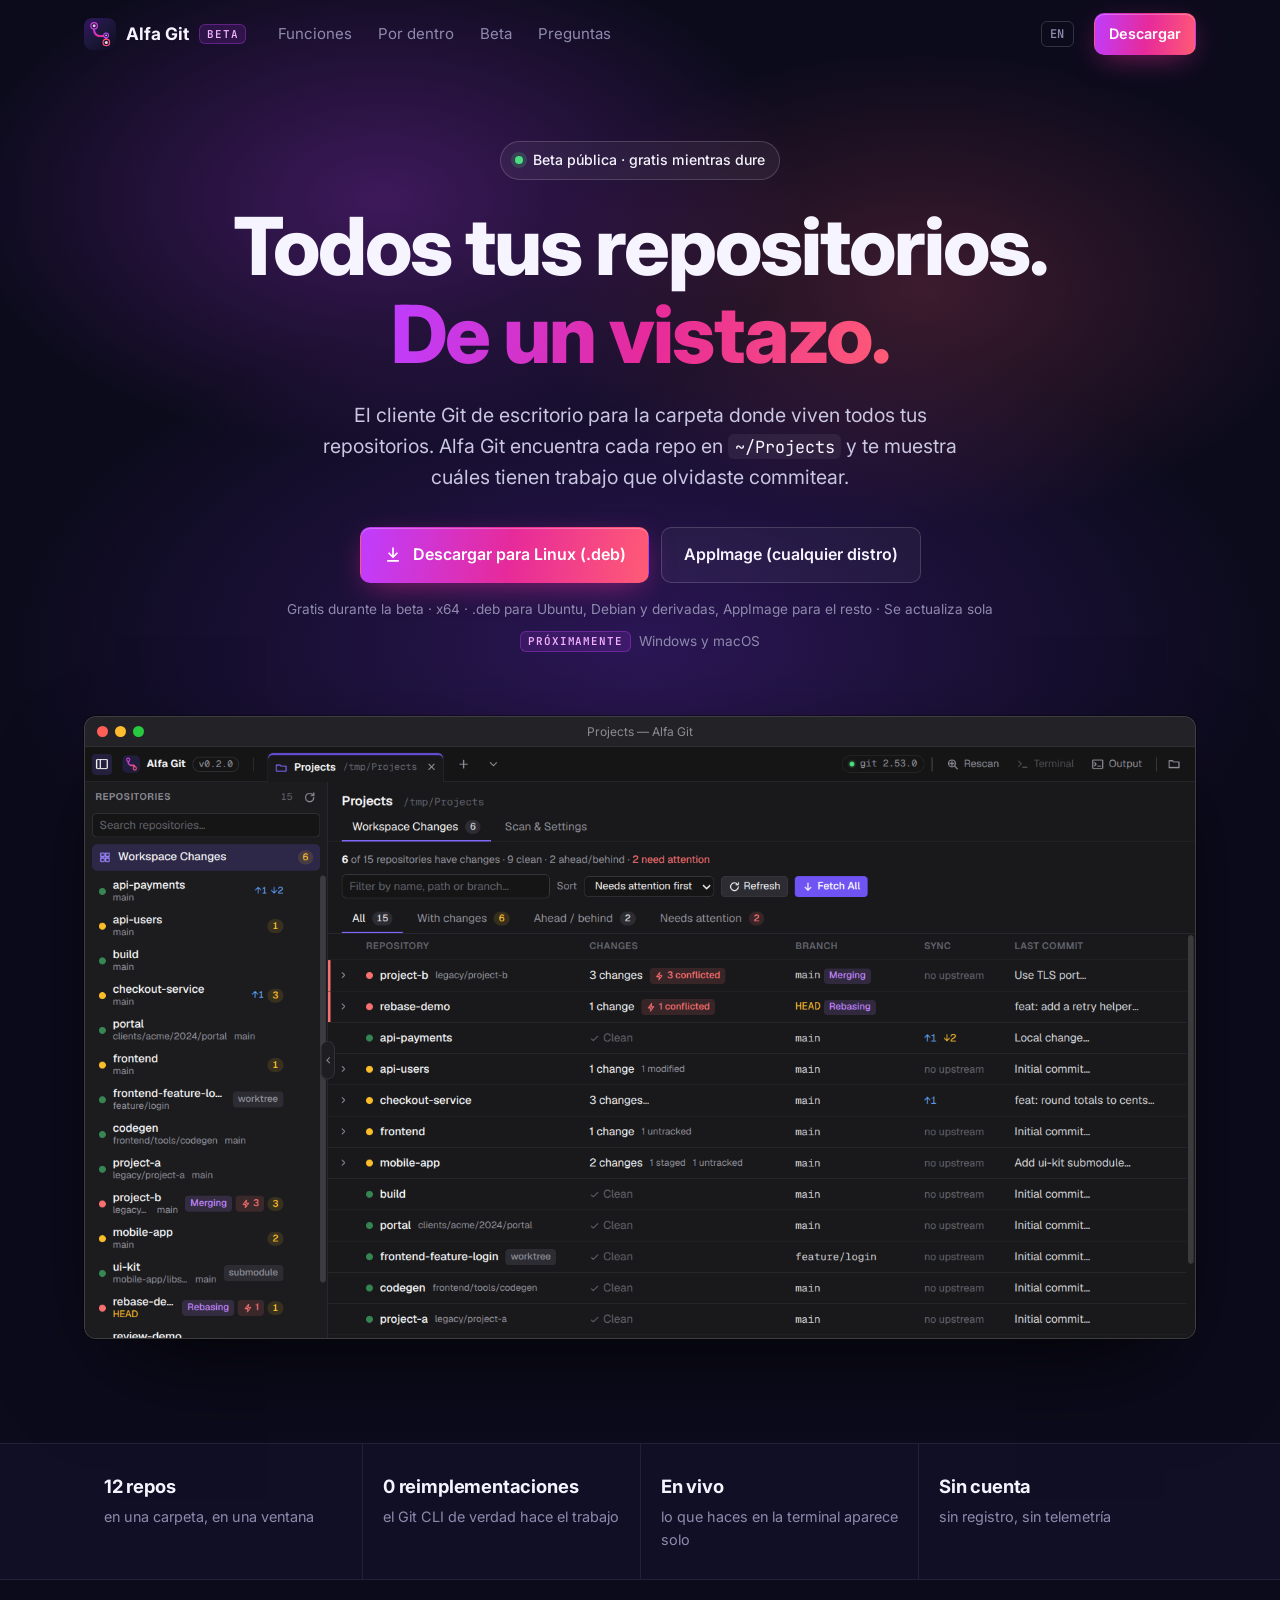
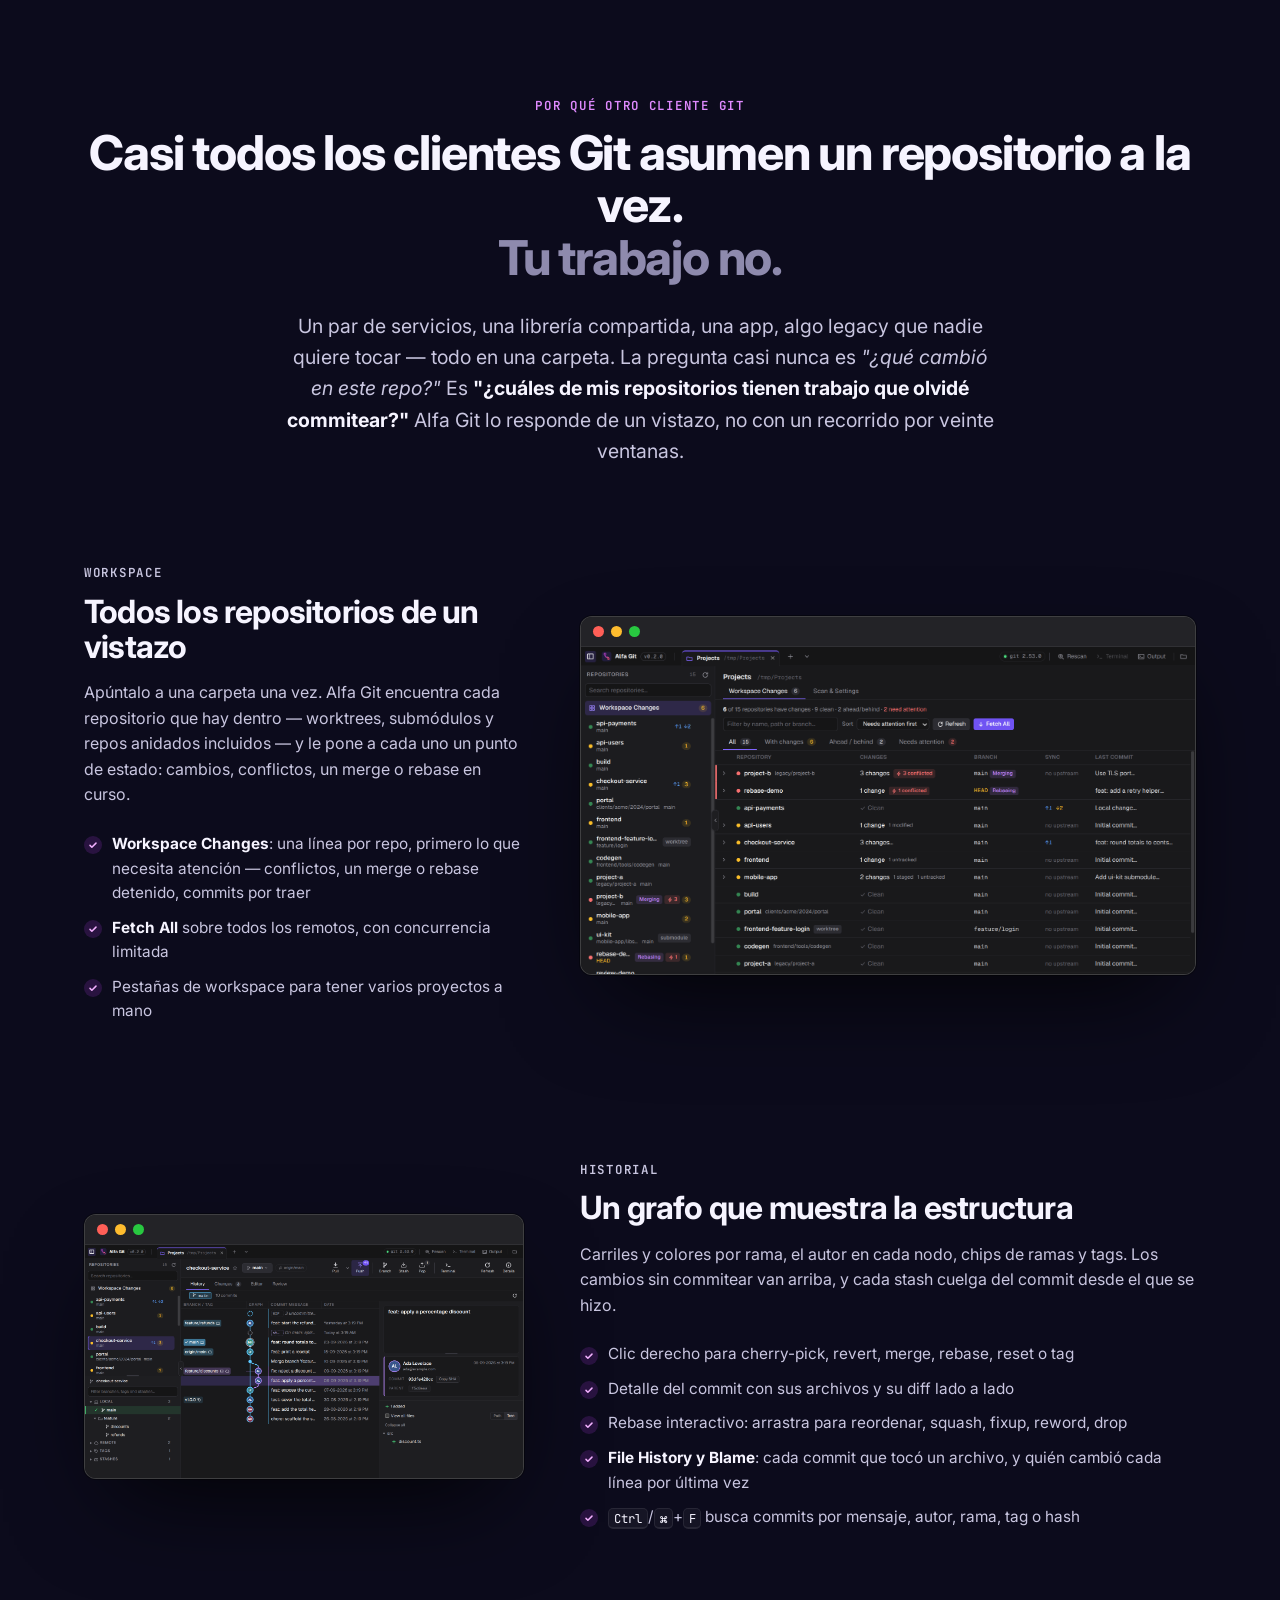
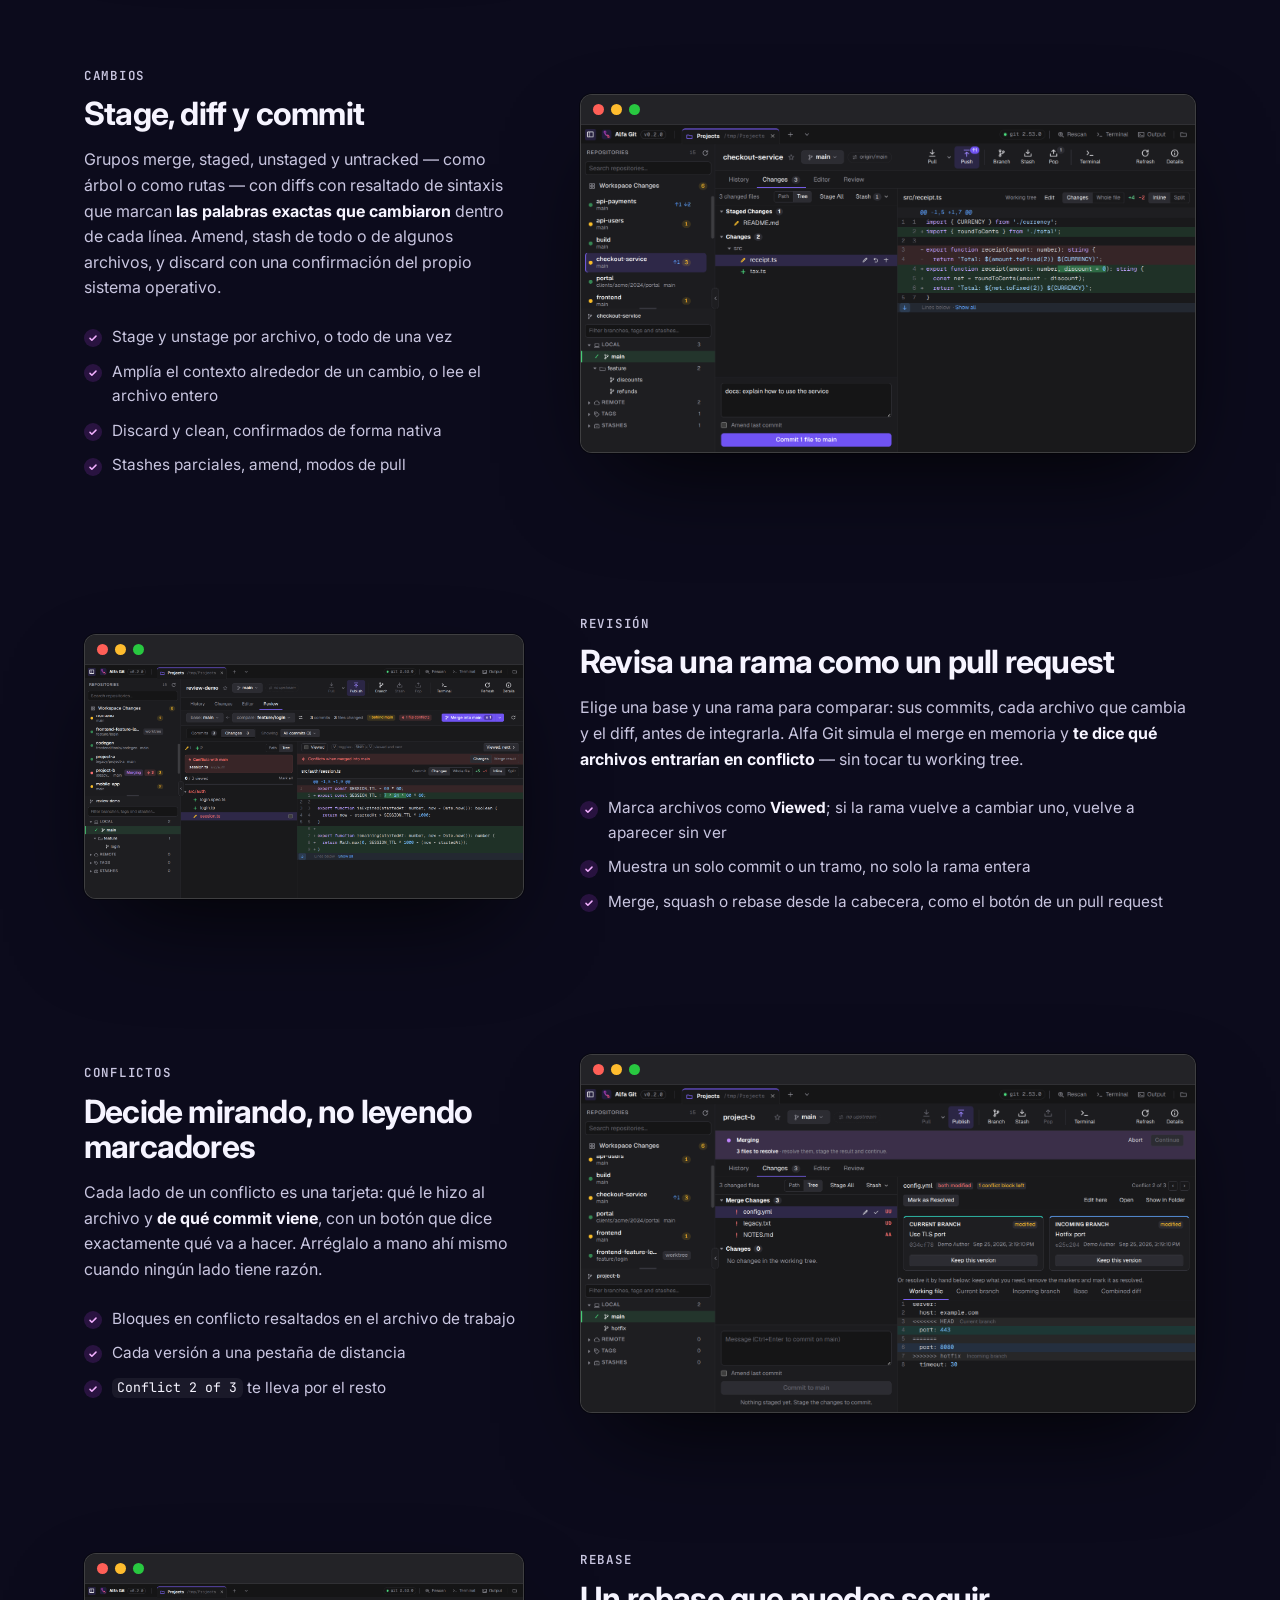
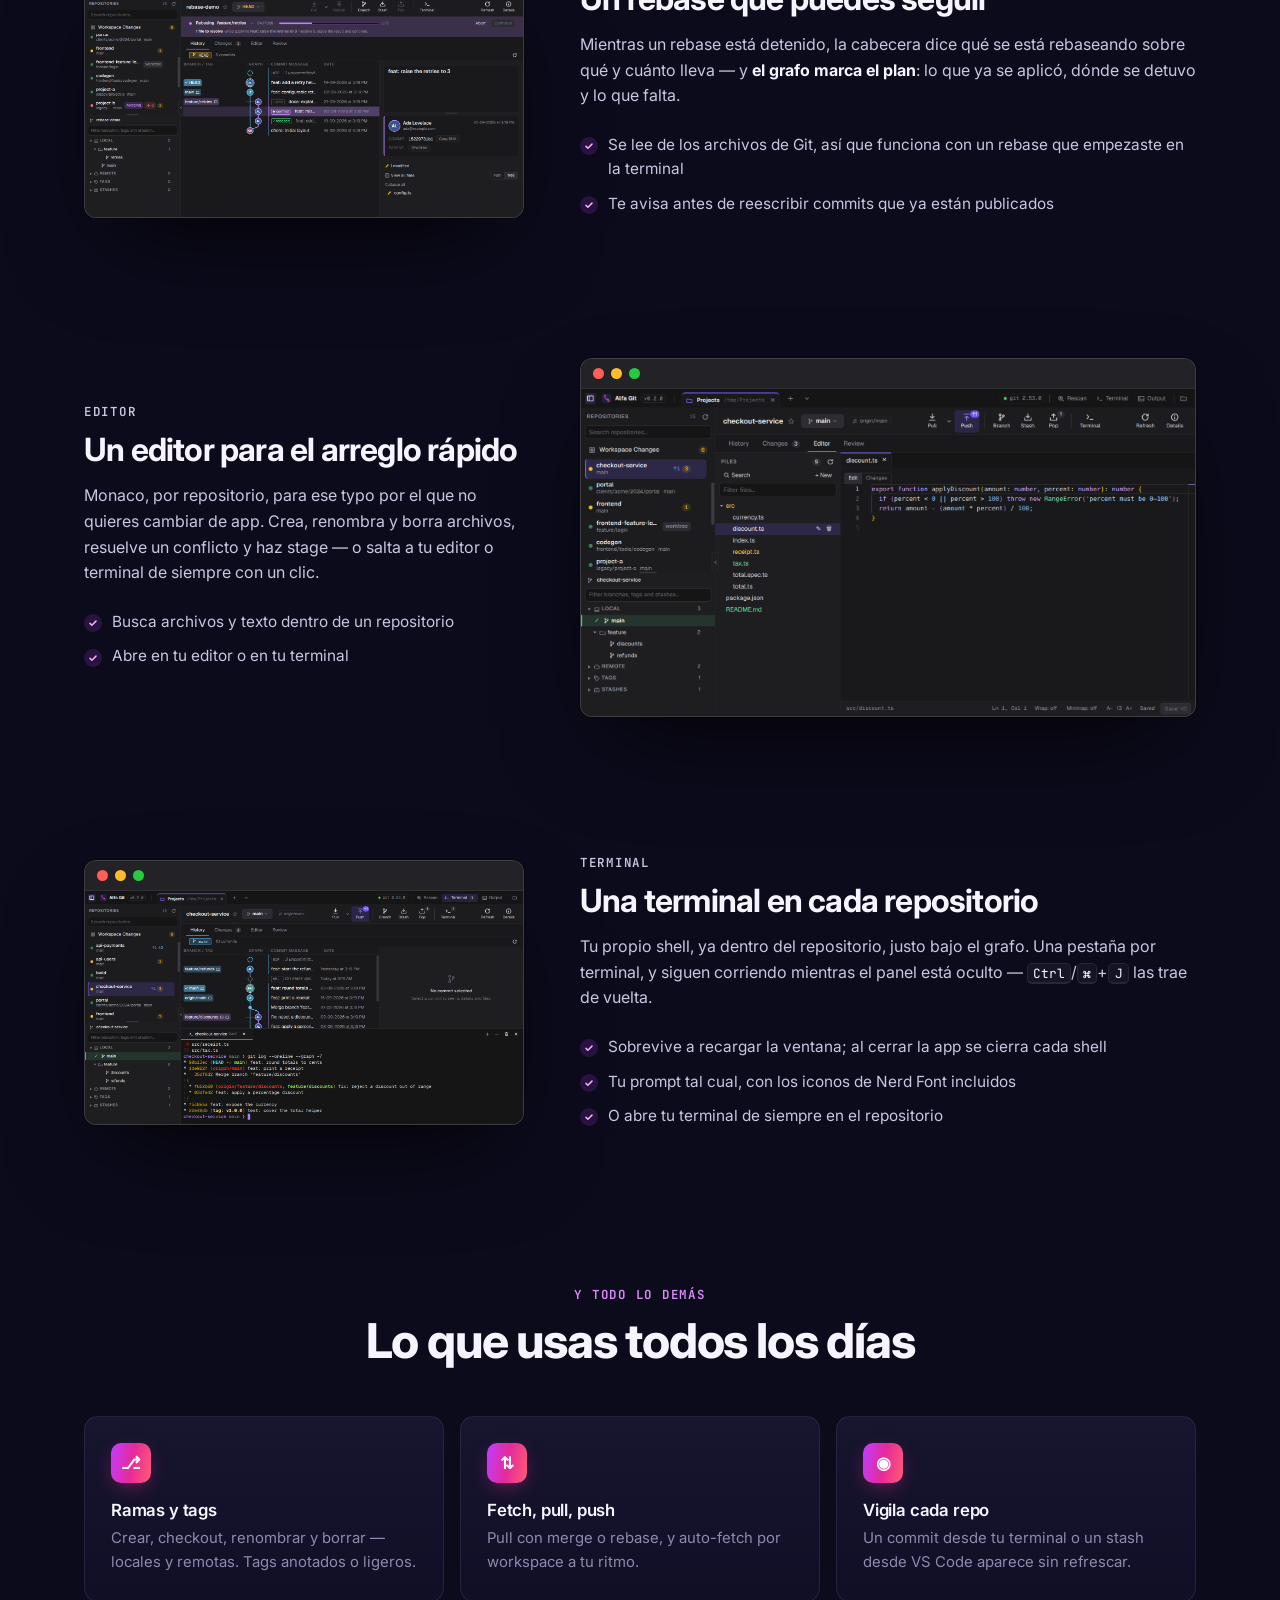
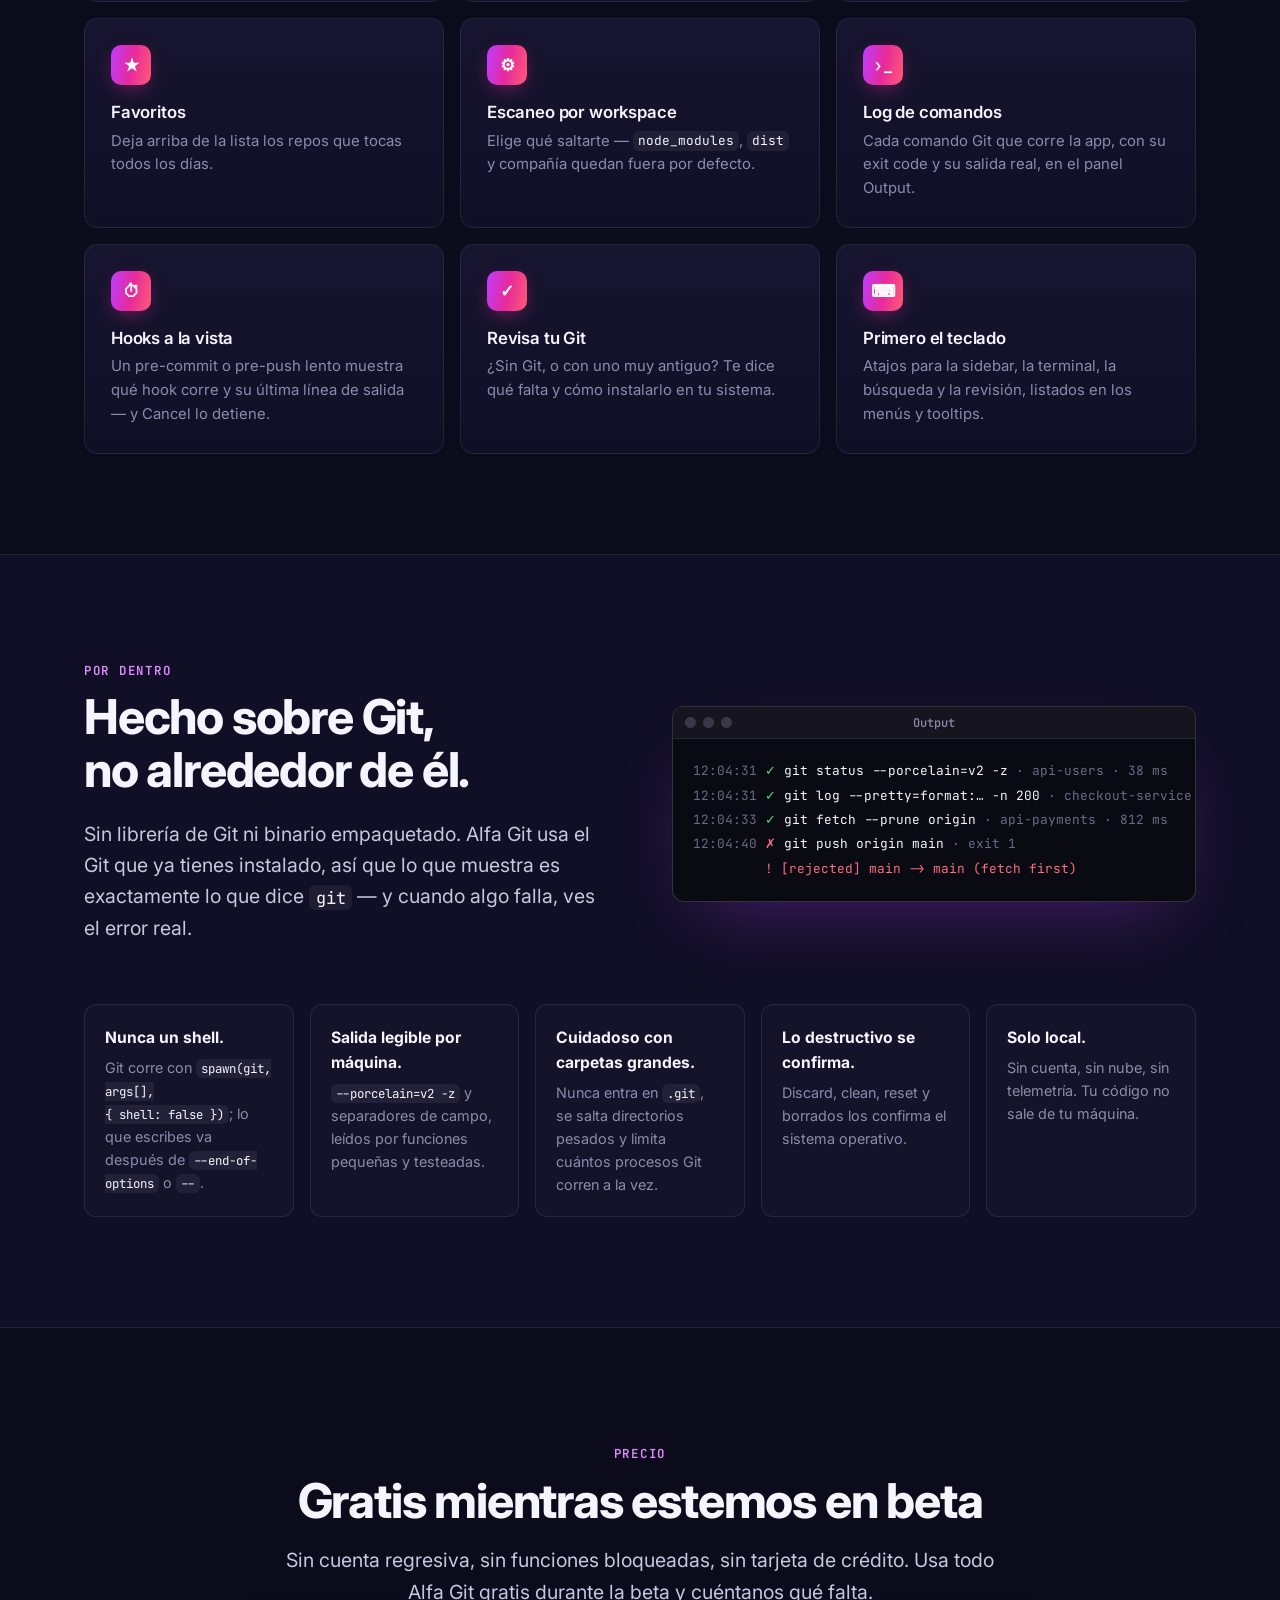
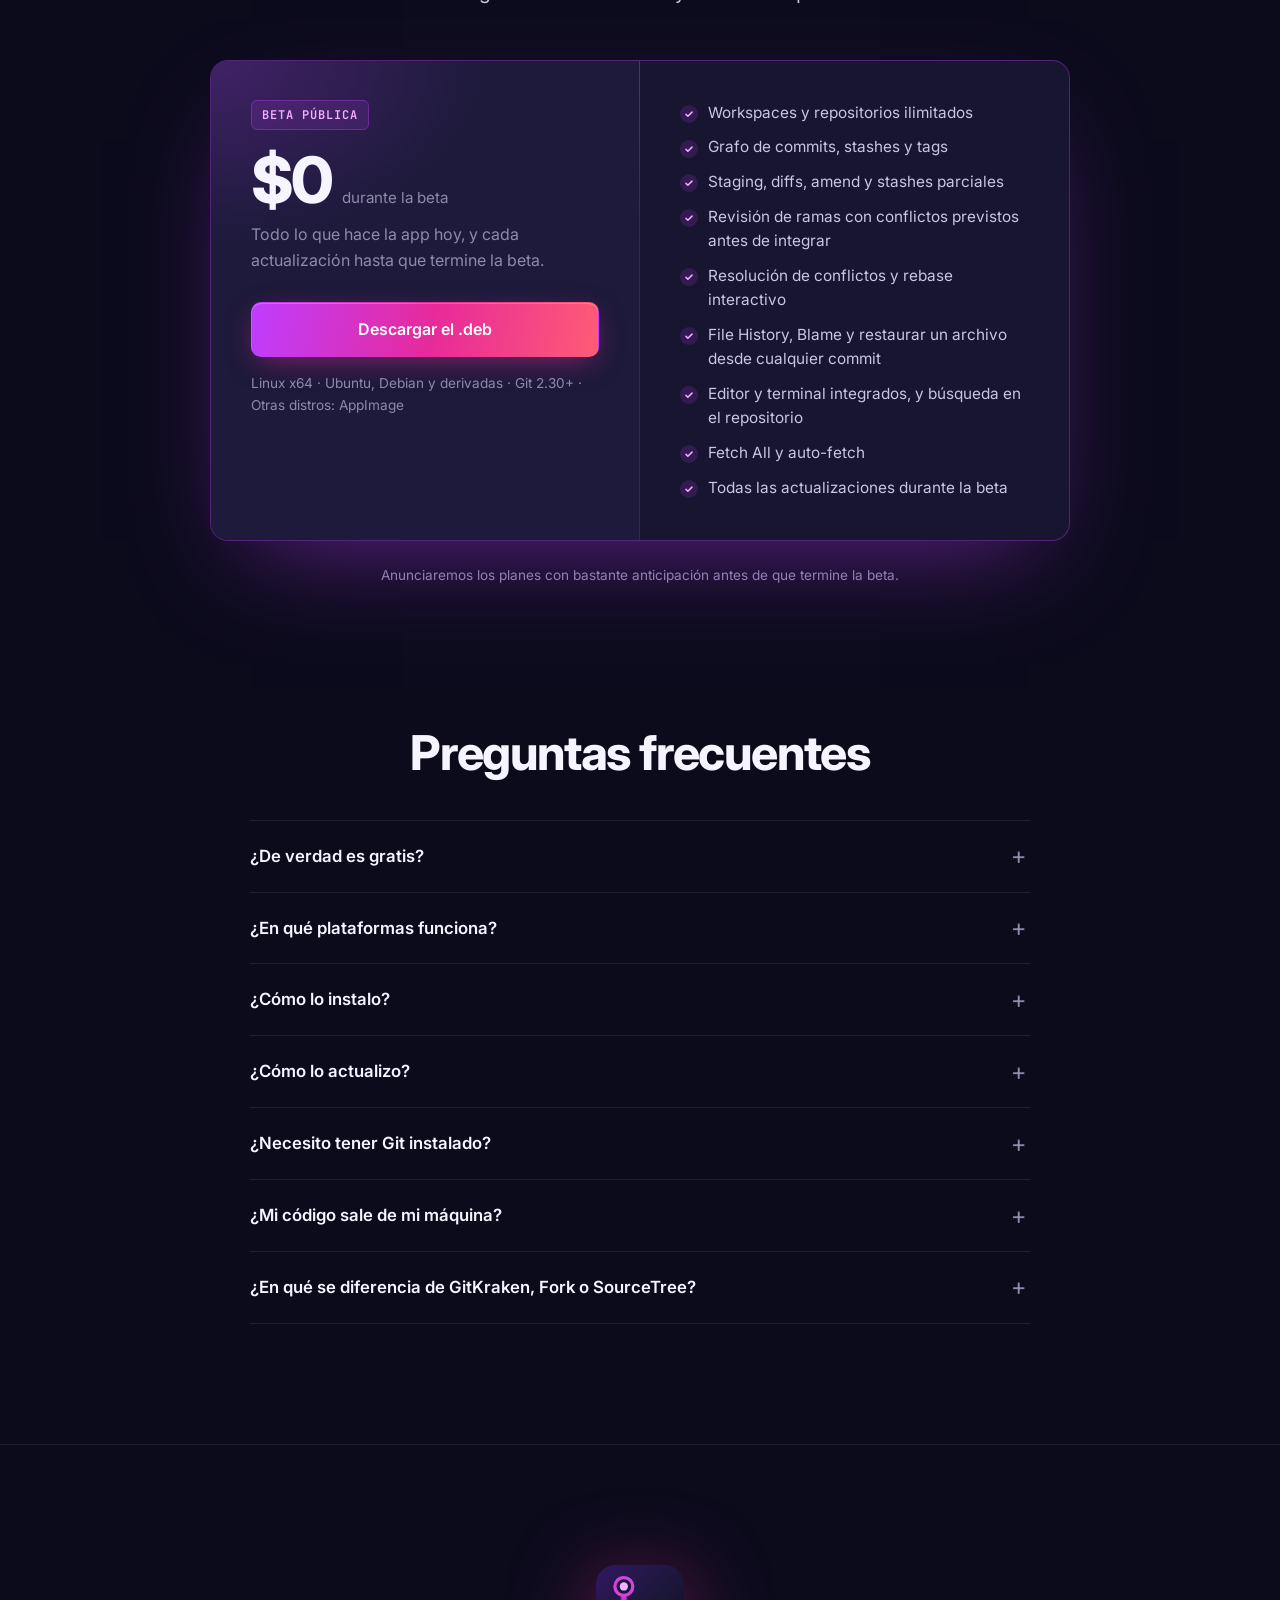
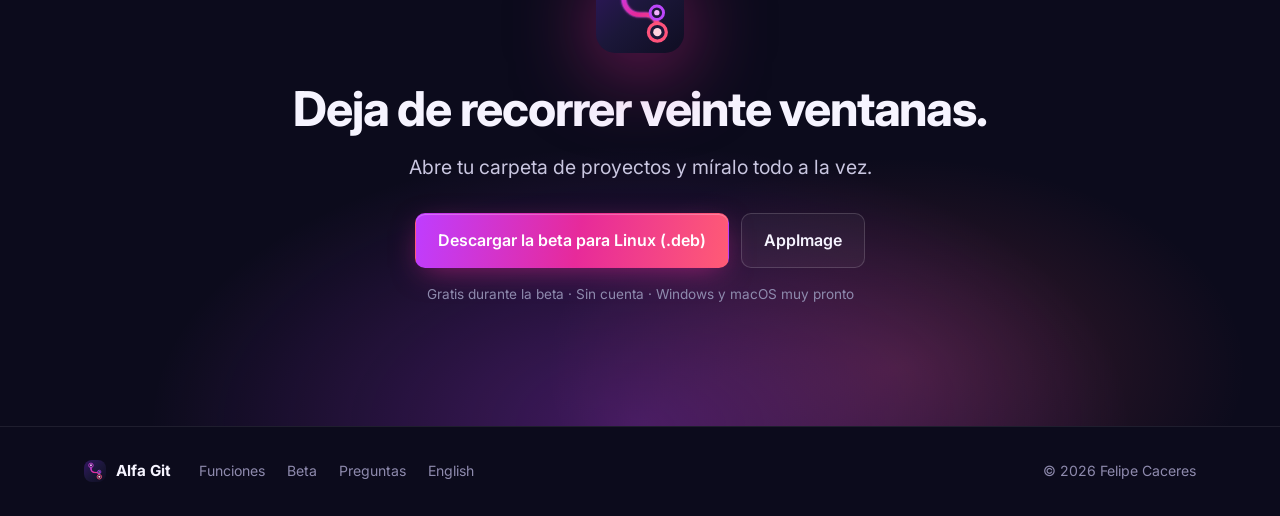
==== es/index.html @ 0a732656 "Descarga de .deb y AppImage, auto-actualización y Windows/macOS próximamente - Botones de .deb y App" ====
<!doctype html>
<html lang="es">
<head>
  <meta charset="utf-8">
  <meta name="viewport" content="width=device-width, initial-scale=1">
  <title>Alfa Git — el cliente Git para la carpeta donde viven todos tus repos</title>
  <meta name="description" content="Alfa Git escanea tu carpeta de proyectos, encuentra cada repositorio Git y muestra el estado de cada uno. Grafo de commits, staging, revisión de ramas, conflictos, rebase, editor y terminal integrados. Gratis durante la beta.">
  <meta name="theme-color" content="#110f26">
  <meta property="og:title" content="Alfa Git — todos tus repositorios de un vistazo">
  <meta property="og:description" content="Un cliente Git de escritorio para la carpeta donde viven todos tus repositorios. Gratis durante la beta.">
  <meta property="og:image" content="../assets/workspace.png">
  <meta property="og:type" content="website">
  <meta property="og:locale" content="es_ES">
  <link rel="alternate" hreflang="en" href="../">
  <link rel="alternate" hreflang="es" href="./">
  <link rel="icon" type="image/svg+xml" href="../assets/icon.svg">
  <link rel="apple-touch-icon" href="../assets/icon.png">
  <link rel="preconnect" href="https://fonts.googleapis.com">
  <link rel="preconnect" href="https://fonts.gstatic.com" crossorigin>
  <link href="https://fonts.googleapis.com/css2?family=Inter:wght@400;500;600;700;800&family=JetBrains+Mono:wght@400;500&display=swap" rel="stylesheet">
  <link rel="stylesheet" href="../styles.css">
</head>
<body>
  <a class="skip" href="#main">Saltar al contenido</a>

  <header class="nav" id="top">
    <div class="container nav__inner">
      <a class="brand" href="#top" aria-label="Alfa Git, inicio">
        <img src="../assets/icon.svg" alt="" width="32" height="32">
        <span>Alfa Git</span>
        <span class="tag">Beta</span>
      </a>
      <nav class="nav__links" aria-label="Principal">
        <a href="#features">Funciones</a>
        <a href="#under-the-hood">Por dentro</a>
        <a href="#beta">Beta</a>
        <a href="#faq">Preguntas</a>
      </nav>
      <div class="nav__actions">
        <a class="lang" href="../" hreflang="en" lang="en" title="English">EN</a>
        <a class="btn btn--primary btn--sm" data-link="download" href="https://github.com/while1is1/alfagit-releases/releases/latest">Descargar</a>
      </div>
    </div>
  </header>

  <main id="main">
    <!-- Hero -->
    <section class="hero">
      <div class="hero__glow" aria-hidden="true"></div>
      <div class="container hero__inner">
        <a class="pill" href="#beta">
          <span class="pill__dot"></span> Beta pública · gratis mientras dure
        </a>
        <h1>Todos tus repositorios.<br><span class="grad">De un vistazo.</span></h1>
        <p class="lead">
          El cliente Git de escritorio para la carpeta donde viven todos tus repositorios.
          Alfa Git encuentra cada repo en <code>~/Projects</code> y te muestra cuáles tienen trabajo que olvidaste commitear.
        </p>
        <div class="cta">
          <a class="btn btn--primary btn--lg" data-link="download" href="https://github.com/while1is1/alfagit-releases/releases/latest">
            <svg viewBox="0 0 24 24" aria-hidden="true"><path d="M11 3h2v9.17l3.59-3.58L18 10l-6 6-6-6 1.41-1.41L11 12.17V3zM5 18h14v2H5z"/></svg>
            Descargar para Linux (.deb)
          </a>
          <a class="btn btn--ghost btn--lg" data-link="appimage" href="https://github.com/while1is1/alfagit-releases/releases/latest">AppImage (cualquier distro)</a>
        </div>
        <p class="fineprint">Gratis durante la beta · x64 · .deb para Ubuntu, Debian y derivadas, AppImage para el resto · Se actualiza sola</p>
        <p class="soon"><span class="tag">Próximamente</span> Windows y macOS</p>

        <figure class="window window--hero">
          <div class="window__bar" aria-hidden="true"><i></i><i></i><i></i><span>Projects — Alfa Git</span></div>
          <img src="../assets/workspace.png" width="1600" height="851"
               alt="Alfa Git mostrando un workspace con quince repositorios, cada uno con su estado">
        </figure>
      </div>
    </section>

    <!-- Problem strip -->
    <section class="strip">
      <div class="container strip__inner">
        <div class="strip__item">
          <strong>12 repos</strong>
          <span>en una carpeta, en una ventana</span>
        </div>
        <div class="strip__item">
          <strong>0 reimplementaciones</strong>
          <span>el Git CLI de verdad hace el trabajo</span>
        </div>
        <div class="strip__item">
          <strong>En vivo</strong>
          <span>lo que haces en la terminal aparece solo</span>
        </div>
        <div class="strip__item">
          <strong>Sin cuenta</strong>
          <span>sin registro, sin telemetría</span>
        </div>
      </div>
    </section>

    <!-- Why -->
    <section class="why container">
      <p class="eyebrow">Por qué otro cliente Git</p>
      <h2>Casi todos los clientes Git asumen un repositorio a la vez.<br><span class="muted">Tu trabajo no.</span></h2>
      <p class="lead lead--narrow">
        Un par de servicios, una librería compartida, una app, algo legacy que nadie quiere tocar — todo en una carpeta.
        La pregunta casi nunca es <em>"¿qué cambió en este repo?"</em> Es
        <strong>"¿cuáles de mis repositorios tienen trabajo que olvidé commitear?"</strong>
        Alfa Git lo responde de un vistazo, no con un recorrido por veinte ventanas.
      </p>
    </section>

    <!-- Features -->
    <section id="features" class="features container">
      <article class="feature">
        <div class="feature__text">
          <p class="eyebrow">Workspace</p>
          <h3>Todos los repositorios de un vistazo</h3>
          <p>
            Apúntalo a una carpeta una vez. Alfa Git encuentra cada repositorio que hay dentro — worktrees, submódulos
            y repos anidados incluidos — y le pone a cada uno un punto de estado: cambios, conflictos, un merge o rebase en curso.
          </p>
          <ul class="checks">
            <li><strong>Workspace Changes</strong>: una línea por repo, primero lo que necesita atención — conflictos, un merge o rebase detenido, commits por traer</li>
            <li><strong>Fetch All</strong> sobre todos los remotos, con concurrencia limitada</li>
            <li>Pestañas de workspace para tener varios proyectos a mano</li>
          </ul>
        </div>
        <figure class="window">
          <div class="window__bar" aria-hidden="true"><i></i><i></i><i></i></div>
          <img src="../assets/workspace.png" width="1600" height="851" loading="lazy"
               alt="Sidebar con todos los repositorios de un workspace y su estado">
        </figure>
      </article>

      <article class="feature feature--flip">
        <div class="feature__text">
          <p class="eyebrow">Historial</p>
          <h3>Un grafo que muestra la estructura</h3>
          <p>
            Carriles y colores por rama, el autor en cada nodo, chips de ramas y tags. Los cambios sin commitear
            van arriba, y cada stash cuelga del commit desde el que se hizo.
          </p>
          <ul class="checks">
            <li>Clic derecho para cherry-pick, revert, merge, rebase, reset o tag</li>
            <li>Detalle del commit con sus archivos y su diff lado a lado</li>
            <li>Rebase interactivo: arrastra para reordenar, squash, fixup, reword, drop</li>
            <li><strong>File History y Blame</strong>: cada commit que tocó un archivo, y quién cambió cada línea por última vez</li>
            <li><kbd>Ctrl</kbd>/<kbd>⌘</kbd>+<kbd>F</kbd> busca commits por mensaje, autor, rama, tag o hash</li>
          </ul>
        </div>
        <figure class="window">
          <div class="window__bar" aria-hidden="true"><i></i><i></i><i></i></div>
          <img src="../assets/history.png" width="1600" height="851" loading="lazy"
               alt="Grafo de commits con ramas, tags, stashes y el working tree">
        </figure>
      </article>

      <article class="feature">
        <div class="feature__text">
          <p class="eyebrow">Cambios</p>
          <h3>Stage, diff y commit</h3>
          <p>
            Grupos merge, staged, unstaged y untracked — como árbol o como rutas — con diffs con resaltado de sintaxis
            que marcan <strong>las palabras exactas que cambiaron</strong> dentro de cada línea. Amend, stash de todo o de
            algunos archivos, y discard con una confirmación del propio sistema operativo.
          </p>
          <ul class="checks">
            <li>Stage y unstage por archivo, o todo de una vez</li>
            <li>Amplía el contexto alrededor de un cambio, o lee el archivo entero</li>
            <li>Discard y clean, confirmados de forma nativa</li>
            <li>Stashes parciales, amend, modos de pull</li>
          </ul>
        </div>
        <figure class="window">
          <div class="window__bar" aria-hidden="true"><i></i><i></i><i></i></div>
          <img src="../assets/changes.png" width="1600" height="851" loading="lazy"
               alt="Área de staging con el diff de un archivo">
        </figure>
      </article>

      <article class="feature feature--flip">
        <div class="feature__text">
          <p class="eyebrow">Revisión</p>
          <h3>Revisa una rama como un pull request</h3>
          <p>
            Elige una base y una rama para comparar: sus commits, cada archivo que cambia y el diff, antes de integrarla.
            Alfa Git simula el merge en memoria y <strong>te dice qué archivos entrarían en conflicto</strong> — sin tocar
            tu working tree.
          </p>
          <ul class="checks">
            <li>Marca archivos como <strong>Viewed</strong>; si la rama vuelve a cambiar uno, vuelve a aparecer sin ver</li>
            <li>Muestra un solo commit o un tramo, no solo la rama entera</li>
            <li>Merge, squash o rebase desde la cabecera, como el botón de un pull request</li>
          </ul>
        </div>
        <figure class="window">
          <div class="window__bar" aria-hidden="true"><i></i><i></i><i></i></div>
          <img src="../assets/review.png" width="1600" height="851" loading="lazy"
               alt="Revisión de feature/login contra main, con un archivo que entraría en conflicto">
        </figure>
      </article>

      <article class="feature">
        <div class="feature__text">
          <p class="eyebrow">Conflictos</p>
          <h3>Decide mirando, no leyendo marcadores</h3>
          <p>
            Cada lado de un conflicto es una tarjeta: qué le hizo al archivo y <strong>de qué commit viene</strong>,
            con un botón que dice exactamente qué va a hacer. Arréglalo a mano ahí mismo cuando ningún lado tiene razón.
          </p>
          <ul class="checks">
            <li>Bloques en conflicto resaltados en el archivo de trabajo</li>
            <li>Cada versión a una pestaña de distancia</li>
            <li><code>Conflict 2 of 3</code> te lleva por el resto</li>
          </ul>
        </div>
        <figure class="window">
          <div class="window__bar" aria-hidden="true"><i></i><i></i><i></i></div>
          <img src="../assets/conflict.png" width="1600" height="851" loading="lazy"
               alt="Un conflicto mostrado como una tarjeta por cada lado">
        </figure>
      </article>

      <article class="feature feature--flip">
        <div class="feature__text">
          <p class="eyebrow">Rebase</p>
          <h3>Un rebase que puedes seguir</h3>
          <p>
            Mientras un rebase está detenido, la cabecera dice qué se está rebaseando sobre qué y cuánto lleva — y
            <strong>el grafo marca el plan</strong>: lo que ya se aplicó, dónde se detuvo y lo que falta.
          </p>
          <ul class="checks">
            <li>Se lee de los archivos de Git, así que funciona con un rebase que empezaste en la terminal</li>
            <li>Te avisa antes de reescribir commits que ya están publicados</li>
          </ul>
        </div>
        <figure class="window">
          <div class="window__bar" aria-hidden="true"><i></i><i></i><i></i></div>
          <img src="../assets/rebase.png" width="1600" height="851" loading="lazy"
               alt="Un rebase en curso con su plan marcado en el grafo">
        </figure>
      </article>

      <article class="feature">
        <div class="feature__text">
          <p class="eyebrow">Editor</p>
          <h3>Un editor para el arreglo rápido</h3>
          <p>
            Monaco, por repositorio, para ese typo por el que no quieres cambiar de app. Crea, renombra y borra archivos,
            resuelve un conflicto y haz stage — o salta a tu editor o terminal de siempre con un clic.
          </p>
          <ul class="checks">
            <li>Busca archivos y texto dentro de un repositorio</li>
            <li>Abre en tu editor o en tu terminal</li>
          </ul>
        </div>
        <figure class="window">
          <div class="window__bar" aria-hidden="true"><i></i><i></i><i></i></div>
          <img src="../assets/editor.png" width="1600" height="851" loading="lazy"
               alt="El editor integrado con un archivo abierto">
        </figure>
      </article>

      <article class="feature feature--flip">
        <div class="feature__text">
          <p class="eyebrow">Terminal</p>
          <h3>Una terminal en cada repositorio</h3>
          <p>
            Tu propio shell, ya dentro del repositorio, justo bajo el grafo. Una pestaña por terminal, y siguen
            corriendo mientras el panel está oculto — <kbd>Ctrl</kbd>/<kbd>⌘</kbd>+<kbd>J</kbd> las trae de vuelta.
          </p>
          <ul class="checks">
            <li>Sobrevive a recargar la ventana; al cerrar la app se cierra cada shell</li>
            <li>Tu prompt tal cual, con los iconos de Nerd Font incluidos</li>
            <li>O abre tu terminal de siempre en el repositorio</li>
          </ul>
        </div>
        <figure class="window">
          <div class="window__bar" aria-hidden="true"><i></i><i></i><i></i></div>
          <img src="../assets/terminal.png" width="1600" height="851" loading="lazy"
               alt="La terminal integrada abierta bajo el grafo de commits de un repositorio">
        </figure>
      </article>
    </section>

    <!-- Everything else -->
    <section class="grid-section container">
      <p class="eyebrow center">Y todo lo demás</p>
      <h2 class="center">Lo que usas todos los días</h2>
      <div class="grid">
        <div class="card">
          <span class="card__icon" aria-hidden="true">⎇</span>
          <h4>Ramas y tags</h4>
          <p>Crear, checkout, renombrar y borrar — locales y remotas. Tags anotados o ligeros.</p>
        </div>
        <div class="card">
          <span class="card__icon" aria-hidden="true">⇅</span>
          <h4>Fetch, pull, push</h4>
          <p>Pull con merge o rebase, y auto-fetch por workspace a tu ritmo.</p>
        </div>
        <div class="card">
          <span class="card__icon" aria-hidden="true">◉</span>
          <h4>Vigila cada repo</h4>
          <p>Un commit desde tu terminal o un stash desde VS Code aparece sin refrescar.</p>
        </div>
        <div class="card">
          <span class="card__icon" aria-hidden="true">★</span>
          <h4>Favoritos</h4>
          <p>Deja arriba de la lista los repos que tocas todos los días.</p>
        </div>
        <div class="card">
          <span class="card__icon" aria-hidden="true">⚙</span>
          <h4>Escaneo por workspace</h4>
          <p>Elige qué saltarte — <code>node_modules</code>, <code>dist</code> y compañía quedan fuera por defecto.</p>
        </div>
        <div class="card">
          <span class="card__icon" aria-hidden="true">›_</span>
          <h4>Log de comandos</h4>
          <p>Cada comando Git que corre la app, con su exit code y su salida real, en el panel Output.</p>
        </div>
        <div class="card">
          <span class="card__icon" aria-hidden="true">⏱</span>
          <h4>Hooks a la vista</h4>
          <p>Un pre-commit o pre-push lento muestra qué hook corre y su última línea de salida — y Cancel lo detiene.</p>
        </div>
        <div class="card">
          <span class="card__icon" aria-hidden="true">✓</span>
          <h4>Revisa tu Git</h4>
          <p>¿Sin Git, o con uno muy antiguo? Te dice qué falta y cómo instalarlo en tu sistema.</p>
        </div>
        <div class="card">
          <span class="card__icon" aria-hidden="true">⌨</span>
          <h4>Primero el teclado</h4>
          <p>Atajos para la sidebar, la terminal, la búsqueda y la revisión, listados en los menús y tooltips.</p>
        </div>
      </div>
    </section>

    <!-- Under the hood -->
    <section id="under-the-hood" class="hood">
      <div class="container hood__inner">
        <div>
          <p class="eyebrow">Por dentro</p>
          <h2>Hecho sobre Git,<br>no alrededor de él.</h2>
          <p class="lead">
            Sin librería de Git ni binario empaquetado. Alfa Git usa el Git que ya tienes instalado, así que lo que
            muestra es exactamente lo que dice <code>git</code> — y cuando algo falla, ves el error real.
          </p>
        </div>
        <div class="terminal" role="img" aria-label="Ejemplo del panel Output con los comandos Git que corrió la app">
          <div class="terminal__bar"><i></i><i></i><i></i><span>Output</span></div>
          <pre><span class="t-dim">12:04:31</span> <span class="t-ok">✓</span> git status --porcelain=v2 -z <span class="t-dim">· api-users · 38 ms</span>
<span class="t-dim">12:04:31</span> <span class="t-ok">✓</span> git log --pretty=format:… -n 200 <span class="t-dim">· checkout-service · 51 ms</span>
<span class="t-dim">12:04:33</span> <span class="t-ok">✓</span> git fetch --prune origin <span class="t-dim">· api-payments · 812 ms</span>
<span class="t-dim">12:04:40</span> <span class="t-err">✗</span> git push origin main <span class="t-dim">· exit 1</span>
         <span class="t-err">! [rejected] main -&gt; main (fetch first)</span></pre>
        </div>
        <ul class="hood__list">
          <li><strong>Nunca un shell.</strong> Git corre con <code>spawn(git, args[], {&nbsp;shell:&nbsp;false&nbsp;})</code>; lo que escribes va después de <code>--end-of-options</code> o <code>--</code>.</li>
          <li><strong>Salida legible por máquina.</strong> <code>--porcelain=v2 -z</code> y separadores de campo, leídos por funciones pequeñas y testeadas.</li>
          <li><strong>Cuidadoso con carpetas grandes.</strong> Nunca entra en <code>.git</code>, se salta directorios pesados y limita cuántos procesos Git corren a la vez.</li>
          <li><strong>Lo destructivo se confirma.</strong> Discard, clean, reset y borrados los confirma el sistema operativo.</li>
          <li><strong>Solo local.</strong> Sin cuenta, sin nube, sin telemetría. Tu código no sale de tu máquina.</li>
        </ul>
      </div>
    </section>

    <!-- Beta / pricing -->
    <section id="beta" class="beta container">
      <p class="eyebrow center">Precio</p>
      <h2 class="center">Gratis mientras estemos en beta</h2>
      <p class="lead center lead--narrow">
        Sin cuenta regresiva, sin funciones bloqueadas, sin tarjeta de crédito. Usa todo Alfa Git gratis durante la beta
        y cuéntanos qué falta.
      </p>

      <div class="plan">
        <div class="plan__head">
          <span class="tag tag--lg">Beta pública</span>
          <div class="plan__price"><span>$0</span><small>durante la beta</small></div>
          <p>Todo lo que hace la app hoy, y cada actualización hasta que termine la beta.</p>
          <a class="btn btn--primary btn--lg btn--block" data-link="download" href="https://github.com/while1is1/alfagit-releases/releases/latest">Descargar el .deb</a>
          <p class="fineprint">Linux x64 · Ubuntu, Debian y derivadas · Git 2.30+ · Otras distros: <a data-link="appimage" href="https://github.com/while1is1/alfagit-releases/releases/latest">AppImage</a></p>
        </div>
        <ul class="checks plan__list">
          <li>Workspaces y repositorios ilimitados</li>
          <li>Grafo de commits, stashes y tags</li>
          <li>Staging, diffs, amend y stashes parciales</li>
          <li>Revisión de ramas con conflictos previstos antes de integrar</li>
          <li>Resolución de conflictos y rebase interactivo</li>
          <li>File History, Blame y restaurar un archivo desde cualquier commit</li>
          <li>Editor y terminal integrados, y búsqueda en el repositorio</li>
          <li>Fetch All y auto-fetch</li>
          <li>Todas las actualizaciones durante la beta</li>
        </ul>
      </div>
      <p class="fineprint center">Anunciaremos los planes con bastante anticipación antes de que termine la beta.</p>
    </section>

    <!-- FAQ -->
    <section id="faq" class="faq container">
      <h2 class="center">Preguntas frecuentes</h2>
      <div class="faq__list">
        <details>
          <summary>¿De verdad es gratis?</summary>
          <p>Sí. Durante la beta todas las funciones son gratis, sin cuenta y sin tarjeta. Anunciaremos los precios
            con anticipación, antes de que termine la beta.</p>
        </details>
        <details>
          <summary>¿En qué plataformas funciona?</summary>
          <p>Linux x64: un paquete <code>.deb</code> para Ubuntu, Debian y sus derivadas, y un AppImage que funciona en
            las demás distribuciones. Windows y macOS llegan pronto.</p>
        </details>
        <details>
          <summary>¿Cómo lo instalo?</summary>
          <p>Descarga el <code>.deb</code> e instálalo con apt desde la carpeta donde lo guardaste:
            <code>sudo apt install ./alfa-git_*_amd64.deb</code>. Alfa Git aparece en tus aplicaciones y como el
            comando <code>alfa-git</code>; para desinstalarlo, <code>sudo apt remove alfa-git</code>. En otras
            distribuciones, descarga el AppImage, hazlo ejecutable con <code>chmod +x Alfa-Git-*.AppImage</code> y ábrelo
            (necesita <code>libfuse2</code>).</p>
        </details>
        <details>
          <summary>¿Cómo lo actualizo?</summary>
          <p>Alfa Git se actualiza sola. Cuando sale una versión nueva la descarga en segundo plano y muestra
            <strong>Restart to update</strong> en la barra superior; se instala cuando haces clic. El <code>.deb</code> pide
            tu contraseña para instalarse, como cualquier paquete. También puedes buscar en el momento desde
            <strong>Help › Check for Updates…</strong>.</p>
        </details>
        <details>
          <summary>¿Necesito tener Git instalado?</summary>
          <p>Sí — Git 2.30 o superior. El <code>.deb</code> depende de él, así que apt lo instala si no lo tienes.
            Alfa Git usa tu propio Git, con tu configuración, credenciales y hooks, en lugar de traer uno propio. Prever
            conflictos en la revisión necesita Git 2.38 o superior; el resto funciona desde 2.30.</p>
        </details>
        <details>
          <summary>¿Mi código sale de mi máquina?</summary>
          <p>No. No hay cuenta, ni sincronización en la nube, ni telemetría. El único tráfico de red es el Git que tú
            pides (fetch, pull y push a tus propios remotos) y la consulta de versiones nuevas en GitHub, que no envía
            nada sobre ti ni sobre tus repositorios.</p>
        </details>
        <details>
          <summary>¿En qué se diferencia de GitKraken, Fork o SourceTree?</summary>
          <p>Esos son muy buenos con un repositorio a la vez. Alfa Git está pensado para una carpeta con muchos
            repositorios: la escanea una vez y te muestra el estado de todos juntos, y luego te da un cliente completo por repo.</p>
        </details>
      </div>
    </section>

    <!-- Final CTA -->
    <section id="download" class="final">
      <div class="container final__inner">
        <img src="../assets/icon.svg" alt="" width="88" height="88">
        <h2>Deja de recorrer veinte ventanas.</h2>
        <p class="lead">Abre tu carpeta de proyectos y míralo todo a la vez.</p>
        <div class="cta">
          <a class="btn btn--primary btn--lg" data-link="download" href="https://github.com/while1is1/alfagit-releases/releases/latest">Descargar la beta para Linux (.deb)</a>
          <a class="btn btn--ghost btn--lg" data-link="appimage" href="https://github.com/while1is1/alfagit-releases/releases/latest">AppImage</a>
        </div>
        <p class="fineprint">Gratis durante la beta · Sin cuenta · Windows y macOS muy pronto</p>
      </div>
    </section>
  </main>

  <footer class="footer">
    <div class="container footer__inner">
      <a class="brand brand--sm" href="#top">
        <img src="../assets/icon.svg" alt="" width="22" height="22">
        <span>Alfa Git</span>
      </a>
      <nav aria-label="Pie de página">
        <a href="#features">Funciones</a>
        <a href="#beta">Beta</a>
        <a href="#faq">Preguntas</a>
        <a href="../" hreflang="en" lang="en">English</a>
      </nav>
      <p>© <span id="year">2026</span> Felipe Caceres</p>
    </div>
  </footer>

  <script src="../site.js"></script>
</body>
</html>
---- styles.css ----
:root {
  color-scheme: dark;
  --bg: #0c0b1c;
  --bg-2: #110f26;
  --surface: #17152f;
  --surface-2: #1d1a3b;
  --border: rgba(255, 255, 255, 0.08);
  --border-strong: rgba(255, 255, 255, 0.16);
  --text: #c9c6e0;
  --text-strong: #f6f4ff;
  --text-muted: #8e8aad;
  --violet: #bf3dff;
  --magenta: #e72a9a;
  --coral: #ff5b75;
  --ok: #4ade80;
  --err: #ff6b81;
  --grad: linear-gradient(100deg, #bf3dff 0%, #e72a9a 52%, #ff5b75 100%);
  --radius: 14px;
  --container: 1160px;
  --font: 'Inter', system-ui, -apple-system, 'Segoe UI', sans-serif;
  --mono: 'JetBrains Mono', ui-monospace, 'SF Mono', Menlo, monospace;
}

*, *::before, *::after { box-sizing: border-box; }
html { scroll-behavior: smooth; scroll-padding-top: 80px; }
body {
  margin: 0;
  background: var(--bg);
  color: var(--text);
  font: 16px/1.6 var(--font);
  -webkit-font-smoothing: antialiased;
  overflow-x: hidden;
}
img { max-width: 100%; height: auto; display: block; }
a { color: inherit; text-decoration: none; }
code {
  font-family: var(--mono);
  font-size: 0.86em;
  padding: 0.1em 0.4em;
  border-radius: 6px;
  background: rgba(255, 255, 255, 0.06);
  color: var(--text-strong);
}
kbd {
  font-family: var(--mono);
  font-size: 0.8em;
  padding: 0.05em 0.4em;
  border: 1px solid var(--border);
  border-bottom-width: 2px;
  border-radius: 5px;
  background: rgba(255, 255, 255, 0.04);
  color: var(--text-strong);
}
h1, h2, h3, h4 { color: var(--text-strong); margin: 0; letter-spacing: -0.025em; line-height: 1.1; }
h1 { font-size: clamp(2.6rem, 7vw, 5rem); font-weight: 800; }
h2 { font-size: clamp(1.9rem, 4.2vw, 3rem); font-weight: 750; }
h3 { font-size: clamp(1.5rem, 2.6vw, 2rem); font-weight: 700; }
h4 { font-size: 1.05rem; font-weight: 600; letter-spacing: -0.01em; }
p { margin: 0; }
:focus-visible { outline: 2px solid var(--violet); outline-offset: 3px; border-radius: 6px; }

.container { width: 100%; max-width: var(--container); margin: 0 auto; padding: 0 24px; }
.center { text-align: center; margin-left: auto; margin-right: auto; }
.muted { color: var(--text-muted); }
.grad { background: var(--grad); -webkit-background-clip: text; background-clip: text; color: transparent; }
.skip { position: absolute; left: -999px; top: 8px; }
.skip:focus { left: 8px; z-index: 100; background: var(--surface); padding: 8px 12px; border-radius: 8px; }

.eyebrow {
  font: 600 0.78rem/1 var(--mono);
  text-transform: uppercase;
  letter-spacing: 0.14em;
  color: #e08aff;
  margin-bottom: 14px;
}
.lead { font-size: clamp(1.05rem, 1.6vw, 1.22rem); color: var(--text); max-width: 640px; }
.lead--narrow { max-width: 720px; }
.fineprint { font-size: 0.85rem; color: var(--text-muted); margin-top: 16px; }

/* Buttons */
.btn {
  display: inline-flex; align-items: center; justify-content: center; gap: 10px;
  font-weight: 600; border-radius: 10px; border: 1px solid transparent;
  transition: transform 0.15s ease, box-shadow 0.2s ease, background 0.2s ease, border-color 0.2s ease;
  white-space: nowrap;
}
.btn svg { width: 20px; height: 20px; fill: currentColor; }
.btn--sm { padding: 8px 14px; font-size: 0.9rem; }
.btn--lg { padding: 14px 22px; font-size: 1rem; }
.btn--block { width: 100%; }
.btn--primary {
  background: var(--grad); color: #fff;
  box-shadow: 0 8px 30px -8px rgba(231, 42, 154, 0.6), inset 0 1px 0 rgba(255, 255, 255, 0.25);
}
.btn--primary:hover { transform: translateY(-1px); box-shadow: 0 12px 36px -8px rgba(231, 42, 154, 0.75), inset 0 1px 0 rgba(255, 255, 255, 0.25); }
.btn--ghost { background: rgba(255, 255, 255, 0.04); border-color: var(--border-strong); color: var(--text-strong); }
.btn--ghost:hover { background: rgba(255, 255, 255, 0.08); border-color: rgba(255, 255, 255, 0.28); }

.tag {
  font: 600 0.68rem/1 var(--mono); text-transform: uppercase; letter-spacing: 0.08em;
  padding: 4px 7px; border-radius: 6px; color: #f3b1ff;
  background: rgba(191, 61, 255, 0.14); border: 1px solid rgba(191, 61, 255, 0.35);
}
.tag--lg { font-size: 0.75rem; padding: 6px 10px; }
.soon { display: flex; align-items: center; justify-content: center; gap: 8px; margin-top: 10px; font-size: 0.85rem; color: var(--text-muted); }

/* Nav */
.nav {
  position: sticky; top: 0; z-index: 50;
  border-bottom: 1px solid transparent;
  transition: background 0.2s ease, border-color 0.2s ease;
}
.nav--scrolled { background: rgba(12, 11, 28, 0.78); backdrop-filter: blur(14px); -webkit-backdrop-filter: blur(14px); border-bottom-color: var(--border); }
.nav__inner { display: flex; align-items: center; gap: 32px; height: 68px; }
.brand { white-space: nowrap; display: inline-flex; align-items: center; gap: 10px; font-weight: 700; color: var(--text-strong); font-size: 1.08rem; }
.brand img { border-radius: 8px; }
.brand--sm { font-size: 0.95rem; }
.nav__links { display: flex; gap: 26px; font-size: 0.94rem; }
.nav__links a, .link-muted { color: var(--text-muted); transition: color 0.15s; }
.nav__links a:hover, .link-muted:hover { color: var(--text-strong); }
.nav__actions { margin-left: auto; display: flex; align-items: center; gap: 20px; font-size: 0.94rem; }

/* Hero */
.hero { position: relative; padding: 72px 0 40px; text-align: center; }
.hero__glow {
  position: absolute; inset: -140px 0 auto; height: 900px; pointer-events: none; z-index: -1;
  background:
    radial-gradient(600px 360px at 30% 30%, rgba(191, 61, 255, 0.28), transparent 70%),
    radial-gradient(560px 340px at 72% 40%, rgba(255, 91, 117, 0.20), transparent 70%),
    radial-gradient(900px 500px at 50% 80%, rgba(46, 23, 91, 0.9), transparent 70%);
}
.hero__inner { display: flex; flex-direction: column; align-items: center; }
.hero h1 { margin: 22px 0 22px; }
.hero .lead { margin: 0 auto; }
.pill {
  display: inline-flex; align-items: center; gap: 10px;
  font-size: 0.88rem; font-weight: 500; color: var(--text-strong);
  padding: 7px 14px; border-radius: 999px;
  background: rgba(255, 255, 255, 0.05); border: 1px solid var(--border-strong);
}
.pill:hover { border-color: rgba(191, 61, 255, 0.6); }
.pill__dot { width: 8px; height: 8px; border-radius: 50%; background: var(--ok); box-shadow: 0 0 0 4px rgba(74, 222, 128, 0.18); }
.cta { display: flex; flex-wrap: wrap; justify-content: center; gap: 12px; margin-top: 34px; }

/* App window frame */
.window {
  margin: 0; border-radius: 12px; overflow: hidden;
  background: #1a1a1d; border: 1px solid var(--border-strong);
  box-shadow: 0 40px 100px -30px rgba(0, 0, 0, 0.85), 0 0 0 1px rgba(0, 0, 0, 0.4);
}
.window__bar { position: relative; display: flex; gap: 7px; align-items: center; height: 30px; padding: 0 12px; background: #232327; border-bottom: 1px solid rgba(255, 255, 255, 0.06); }
.window__bar i { width: 11px; height: 11px; border-radius: 50%; background: #ff5f57; }
.window__bar i:nth-child(2) { background: #febc2e; }
.window__bar i:nth-child(3) { background: #28c840; }
.window__bar span { position: absolute; left: 0; right: 0; text-align: center; font-size: 0.75rem; color: #8b8b93; pointer-events: none; }
.window--hero { margin-top: 64px; width: 100%; position: relative; }
.window--hero::before {
  content: ''; position: absolute; inset: -1px; border-radius: 12px; padding: 1px; pointer-events: none;
  background: linear-gradient(180deg, rgba(191, 61, 255, 0.7), rgba(255, 91, 117, 0.15) 40%, transparent 70%);
  -webkit-mask: linear-gradient(#000 0 0) content-box, linear-gradient(#000 0 0);
  -webkit-mask-composite: xor; mask-composite: exclude;
}

/* Strip */
.strip { border-top: 1px solid var(--border); border-bottom: 1px solid var(--border); background: var(--bg-2); margin-top: 64px; }
.strip__inner { display: grid; grid-template-columns: repeat(4, 1fr); }
.strip__item { padding: 28px 20px; display: flex; flex-direction: column; gap: 4px; border-left: 1px solid var(--border); }
.strip__item:first-child { border-left: 0; }
.strip__item strong { color: var(--text-strong); font-size: 1.15rem; letter-spacing: -0.01em; }
.strip__item span { font-size: 0.9rem; color: var(--text-muted); }

/* Why */
.why { padding: 120px 24px 40px; text-align: center; }
.why h2 { margin-bottom: 26px; }
.why .lead { margin: 0 auto; }
.why strong { color: var(--text-strong); }

/* Features */
.features { padding-top: 60px; display: flex; flex-direction: column; gap: 140px; padding-bottom: 60px; }
.feature { display: grid; grid-template-columns: minmax(0, 5fr) minmax(0, 7fr); gap: 56px; align-items: center; }
.feature--flip .feature__text { order: 2; }
.feature__text h3 { margin-bottom: 16px; }
.feature__text > p { color: var(--text); }
.feature__text strong { color: var(--text-strong); }
.feature .window { transition: transform 0.4s ease; }
.feature:hover .window { transform: translateY(-4px); }

.checks { list-style: none; padding: 0; margin: 24px 0 0; display: grid; gap: 10px; }
.checks li { position: relative; padding-left: 28px; font-size: 0.96rem; }
.checks li::before {
  content: ''; position: absolute; left: 0; top: 0.28em; width: 18px; height: 18px; border-radius: 50%;
  background: rgba(191, 61, 255, 0.16) url("data:image/svg+xml,%3Csvg xmlns='http://www.w3.org/2000/svg' viewBox='0 0 16 16'%3E%3Cpath d='M4 8.5l2.5 2.5L12 5.5' fill='none' stroke='%23f3b1ff' stroke-width='2' stroke-linecap='round' stroke-linejoin='round'/%3E%3C/svg%3E") center / 12px no-repeat;
}

/* Grid */
.grid-section { padding: 100px 24px; }
.grid-section h2 { margin-bottom: 48px; }
.grid { display: grid; grid-template-columns: repeat(3, 1fr); gap: 16px; }
.card {
  padding: 26px; border-radius: var(--radius);
  background: linear-gradient(180deg, var(--surface), var(--bg-2));
  border: 1px solid var(--border);
  transition: border-color 0.2s, transform 0.2s;
}
.card:hover { border-color: rgba(191, 61, 255, 0.4); transform: translateY(-2px); }
.card__icon {
  display: inline-grid; place-items: center; width: 40px; height: 40px; margin-bottom: 18px;
  border-radius: 10px; font: 600 1.05rem/1 var(--mono); color: #fff;
  background: var(--grad); box-shadow: 0 6px 20px -6px rgba(231, 42, 154, 0.6);
}
.card h4 { margin-bottom: 8px; }
.card p { font-size: 0.93rem; color: var(--text-muted); }

/* Under the hood */
.hood { background: var(--bg-2); border-top: 1px solid var(--border); border-bottom: 1px solid var(--border); padding: 110px 0; }
.hood__inner { display: grid; grid-template-columns: 1fr 1fr; gap: 48px 64px; align-items: center; }
.hood h2 { margin-bottom: 22px; }
.hood__list { grid-column: 1 / -1; list-style: none; padding: 0; margin: 12px 0 0; display: grid; grid-template-columns: repeat(auto-fit, minmax(200px, 1fr)); gap: 16px; }
.hood__list li { padding: 20px; border-radius: 12px; border: 1px solid var(--border); background: rgba(255, 255, 255, 0.02); font-size: 0.9rem; color: var(--text-muted); }
.hood__list strong { display: block; color: var(--text-strong); font-size: 0.98rem; margin-bottom: 6px; }
.terminal { border-radius: 12px; overflow: hidden; border: 1px solid var(--border-strong); background: #0a0a12; box-shadow: 0 30px 80px -30px rgba(191, 61, 255, 0.35); min-width: 0; }
.terminal__bar { position: relative; display: flex; gap: 7px; align-items: center; height: 32px; padding: 0 12px; background: #16151f; border-bottom: 1px solid var(--border); }
.terminal__bar i { width: 11px; height: 11px; border-radius: 50%; background: #3a3848; }
.terminal__bar span { position: absolute; left: 0; right: 0; text-align: center; font: 500 0.75rem var(--mono); color: var(--text-muted); }
.terminal pre { margin: 0; padding: 20px; font: 0.8rem/1.9 var(--mono); color: var(--text-strong); overflow-x: auto; }
.t-dim { color: #6d6a88; }
.t-ok { color: var(--ok); }
.t-err { color: var(--err); }

/* Beta */
.beta { padding: 120px 24px 80px; }
.beta h2 { margin-bottom: 18px; }
.plan {
  margin: 52px auto 0; max-width: 860px; display: grid; grid-template-columns: 1fr 1fr; gap: 0;
  border-radius: 18px; overflow: hidden; position: relative;
  background: var(--surface); border: 1px solid rgba(191, 61, 255, 0.35);
  box-shadow: 0 40px 100px -40px rgba(191, 61, 255, 0.5);
}
.plan__head { padding: 40px; background: radial-gradient(400px 260px at 0% 0%, rgba(191, 61, 255, 0.22), transparent 70%), var(--surface-2); border-right: 1px solid var(--border); }
.plan__price { display: flex; align-items: baseline; gap: 10px; margin: 22px 0 10px; }
.plan__price span { font-size: 4rem; font-weight: 800; color: var(--text-strong); letter-spacing: -0.04em; line-height: 1; }
.plan__price small { color: var(--text-muted); font-size: 0.95rem; }
.plan__head > p { color: var(--text-muted); margin-bottom: 28px; }
.plan__list { padding: 40px; margin: 0; align-content: center; }
.beta > .fineprint { margin-top: 24px; }

/* FAQ */
.faq { padding: 60px 24px 120px; }
.faq h2 { margin-bottom: 40px; }
.faq__list { max-width: 780px; margin: 0 auto; border-top: 1px solid var(--border); }
.faq details { border-bottom: 1px solid var(--border); }
.faq summary {
  list-style: none; cursor: pointer; padding: 22px 40px 22px 0; position: relative;
  font-weight: 600; color: var(--text-strong); font-size: 1.05rem;
}
.faq summary::-webkit-details-marker { display: none; }
.faq summary::after {
  content: '+'; position: absolute; right: 4px; top: 50%; transform: translateY(-50%);
  font: 400 1.5rem/1 var(--font); color: var(--text-muted); transition: transform 0.2s;
}
.faq details[open] summary::after { transform: translateY(-50%) rotate(45deg); color: #f3b1ff; }
.faq details p { padding: 0 40px 24px 0; color: var(--text); }

/* Final CTA */
.final { position: relative; padding: 120px 0; text-align: center; overflow: hidden; border-top: 1px solid var(--border); }
.final::before {
  content: ''; position: absolute; inset: 0; z-index: -1;
  background: radial-gradient(700px 400px at 50% 100%, rgba(191, 61, 255, 0.3), transparent 70%),
              radial-gradient(500px 300px at 70% 90%, rgba(255, 91, 117, 0.2), transparent 70%);
}
.final__inner { display: flex; flex-direction: column; align-items: center; }
.final img { filter: drop-shadow(0 16px 40px rgba(231, 42, 154, 0.5)); margin-bottom: 30px; }
.final h2 { margin-bottom: 16px; }
.final .cta { margin-top: 30px; }

/* Footer */
.footer { border-top: 1px solid var(--border); padding: 32px 0; font-size: 0.88rem; color: var(--text-muted); }
.footer__inner { display: flex; align-items: center; gap: 28px; flex-wrap: wrap; }
.footer nav { display: flex; gap: 22px; }
.footer nav a:hover { color: var(--text-strong); }
.footer p { margin-left: auto; }

/* Reveal on scroll */
.reveal { opacity: 0; transform: translateY(24px); transition: opacity 0.7s ease, transform 0.7s ease; }
.reveal.in { opacity: 1; transform: none; }

/* Responsive */
@media (max-width: 960px) {
  .nav__links { display: none; }
  .feature, .feature--flip { grid-template-columns: 1fr; gap: 32px; }
  .feature--flip .feature__text { order: 0; }
  .features { gap: 96px; }
  .grid { grid-template-columns: repeat(2, 1fr); }
  .hood__inner { grid-template-columns: 1fr; }
  .strip__inner { grid-template-columns: repeat(2, 1fr); }
  .strip__item:nth-child(3) { border-left: 0; }
  .strip__item:nth-child(n + 3) { border-top: 1px solid var(--border); }
}
@media (max-width: 640px) {
  .container { padding: 0 16px; }
  .why, .grid-section, .beta, .faq { padding-left: 16px; padding-right: 16px; }
  .hero { padding-top: 48px; }
  .nav__inner { gap: 12px; }
  .nav__actions { gap: 10px; }
  .nav__actions .link-muted { display: none; }
  .grid { grid-template-columns: 1fr; }
  .plan { grid-template-columns: 1fr; }
  .plan__head { border-right: 0; border-bottom: 1px solid var(--border); padding: 28px; }
  .plan__list { padding: 28px; }
  .cta { width: 100%; }
  .cta .btn { width: 100%; }
  .window__bar span { display: none; }
  .footer p { margin-left: 0; }
}
@media (prefers-reduced-motion: reduce) {
  html { scroll-behavior: auto; }
  *, *::before, *::after { transition: none !important; }
}

/* Language switch */
.lang {
  font: 600 0.75rem/1 var(--mono); letter-spacing: 0.06em; color: var(--text-muted);
  padding: 6px 8px; border-radius: 6px; border: 1px solid var(--border-strong);
  transition: color 0.15s, border-color 0.15s;
}
.lang:hover { color: var(--text-strong); border-color: rgba(191, 61, 255, 0.6); }
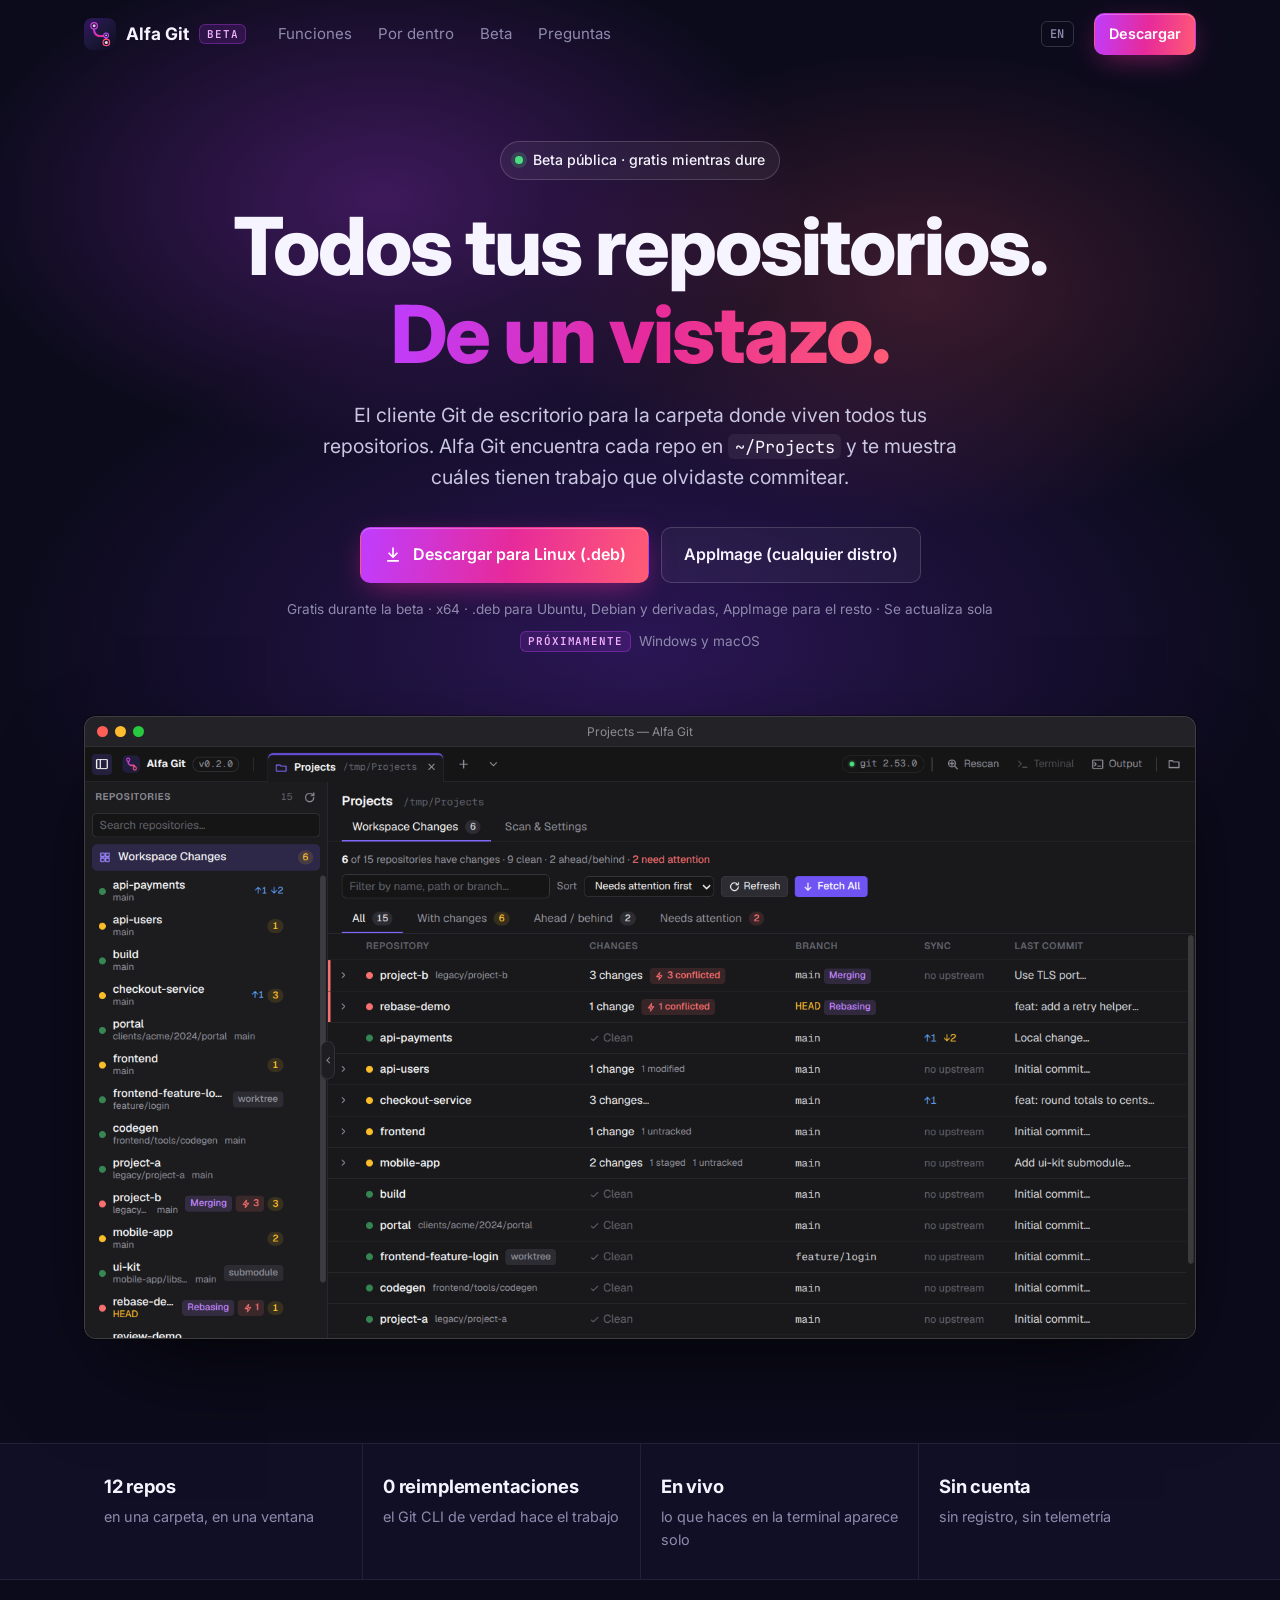
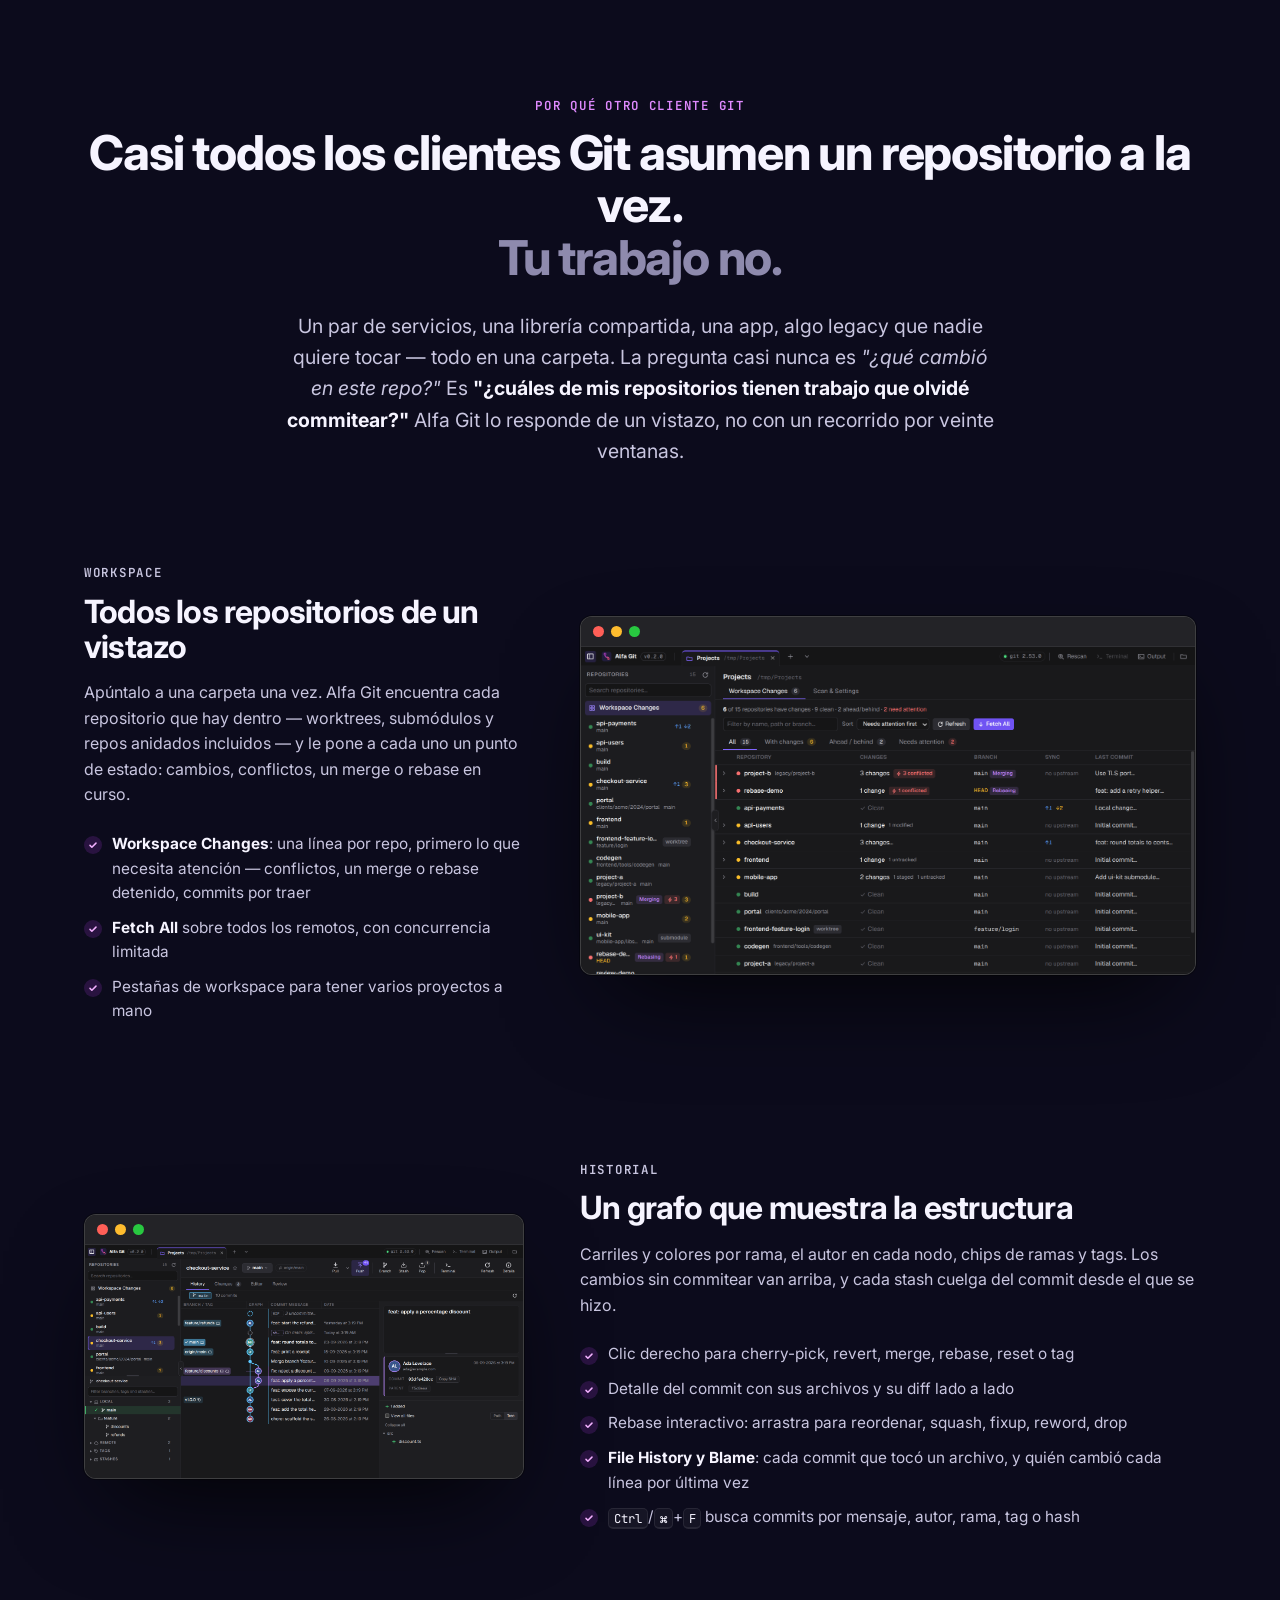
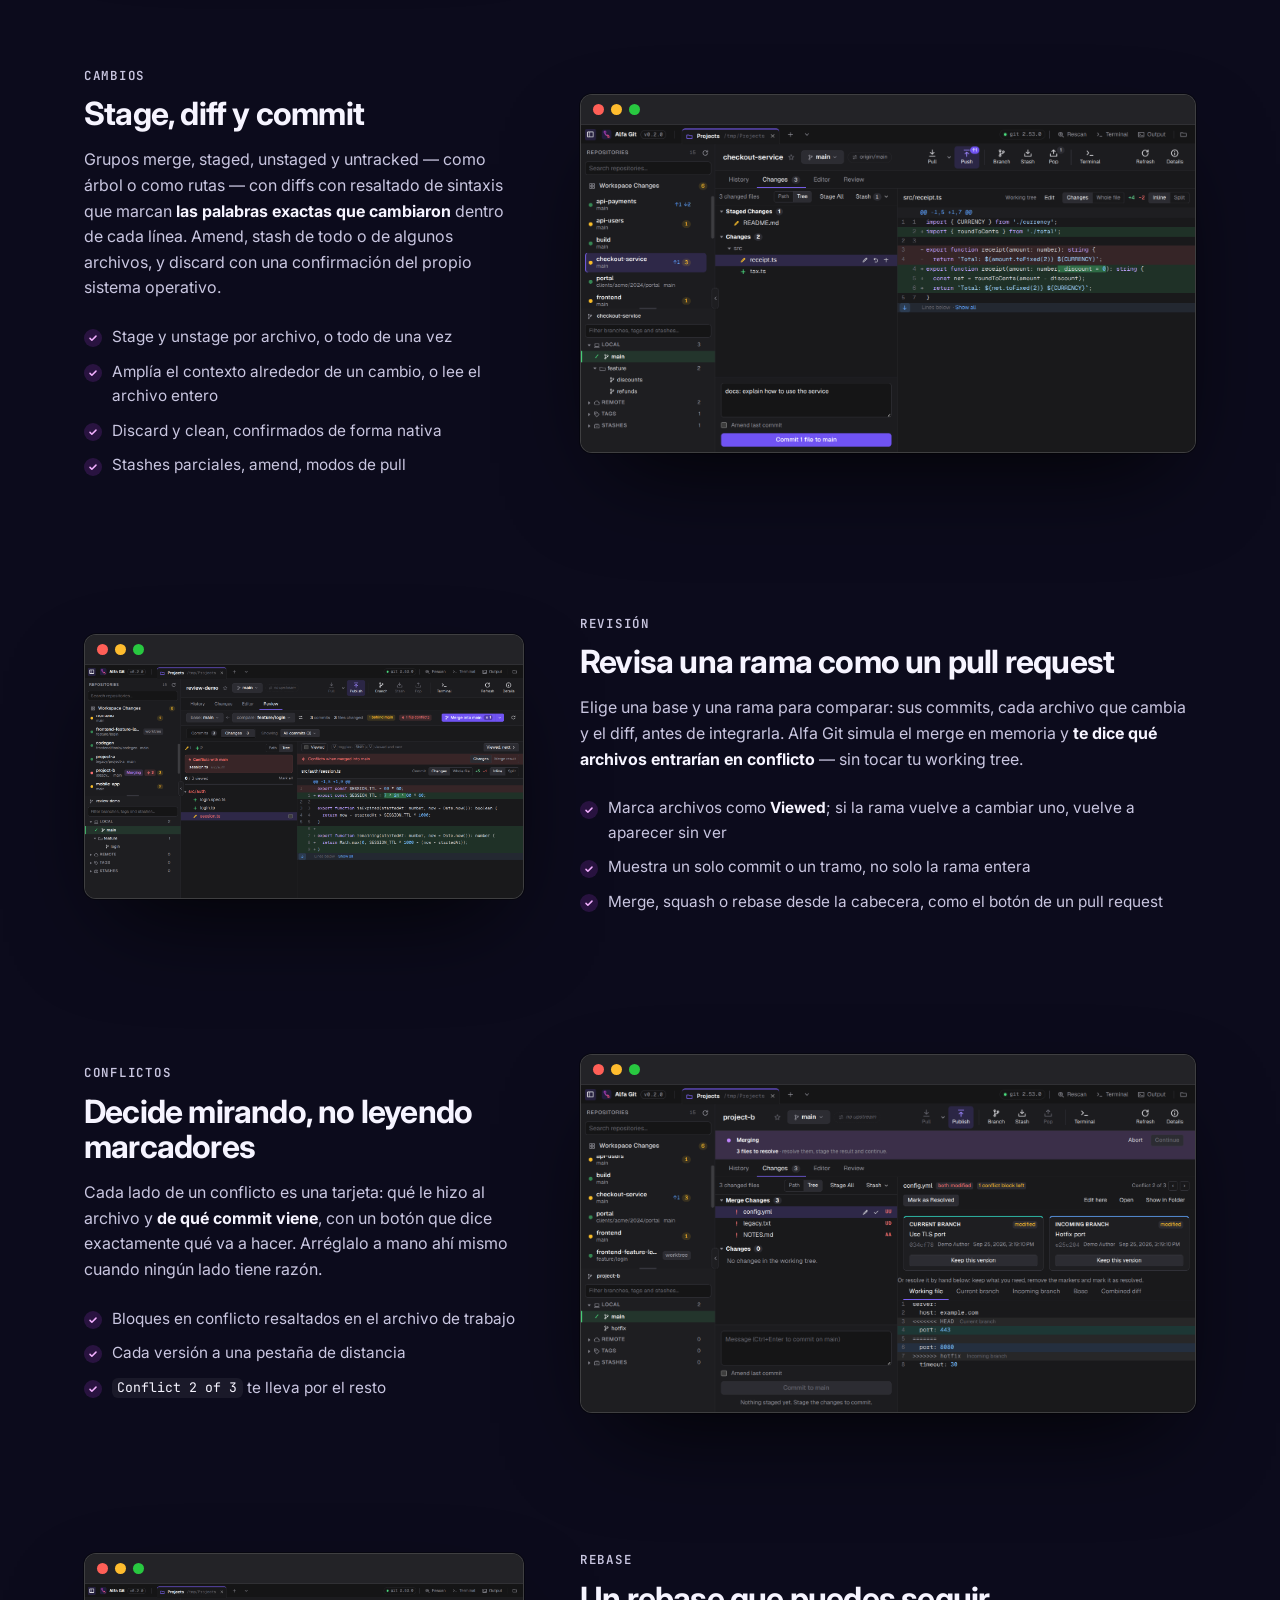
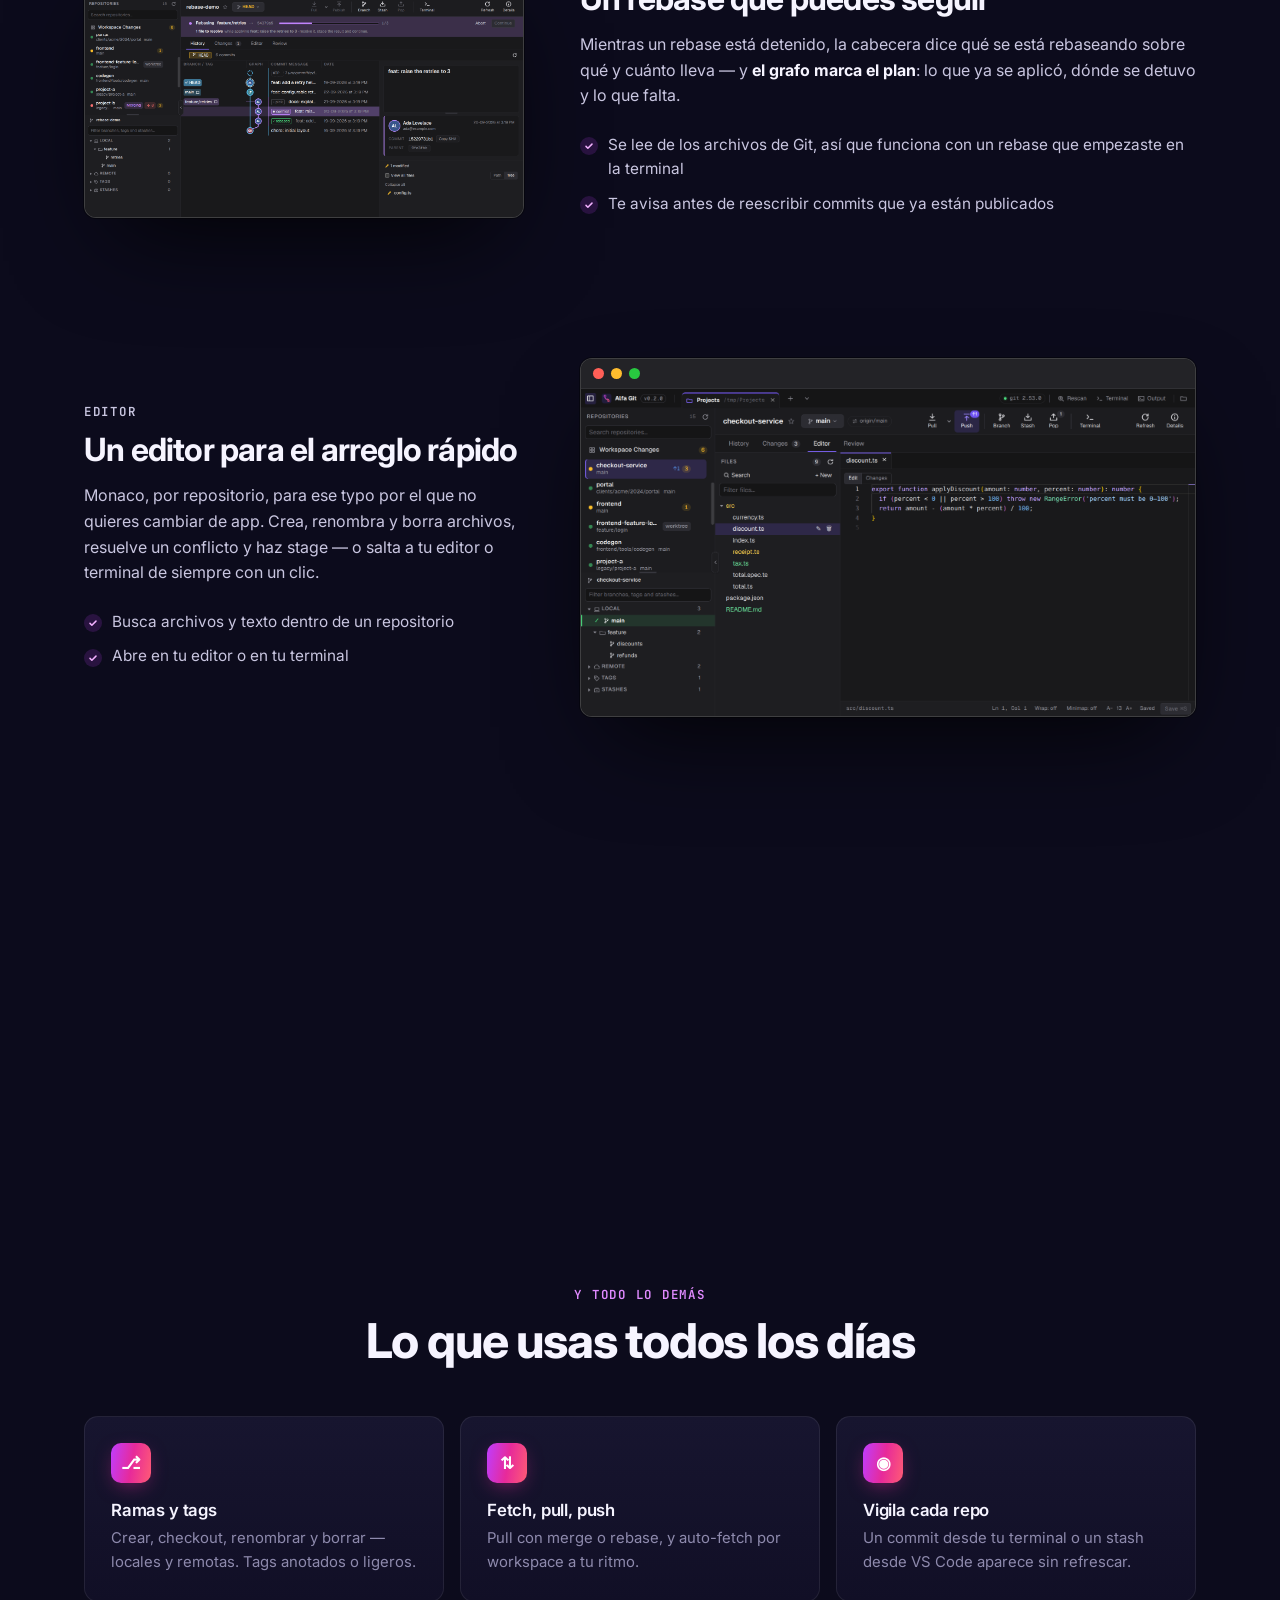
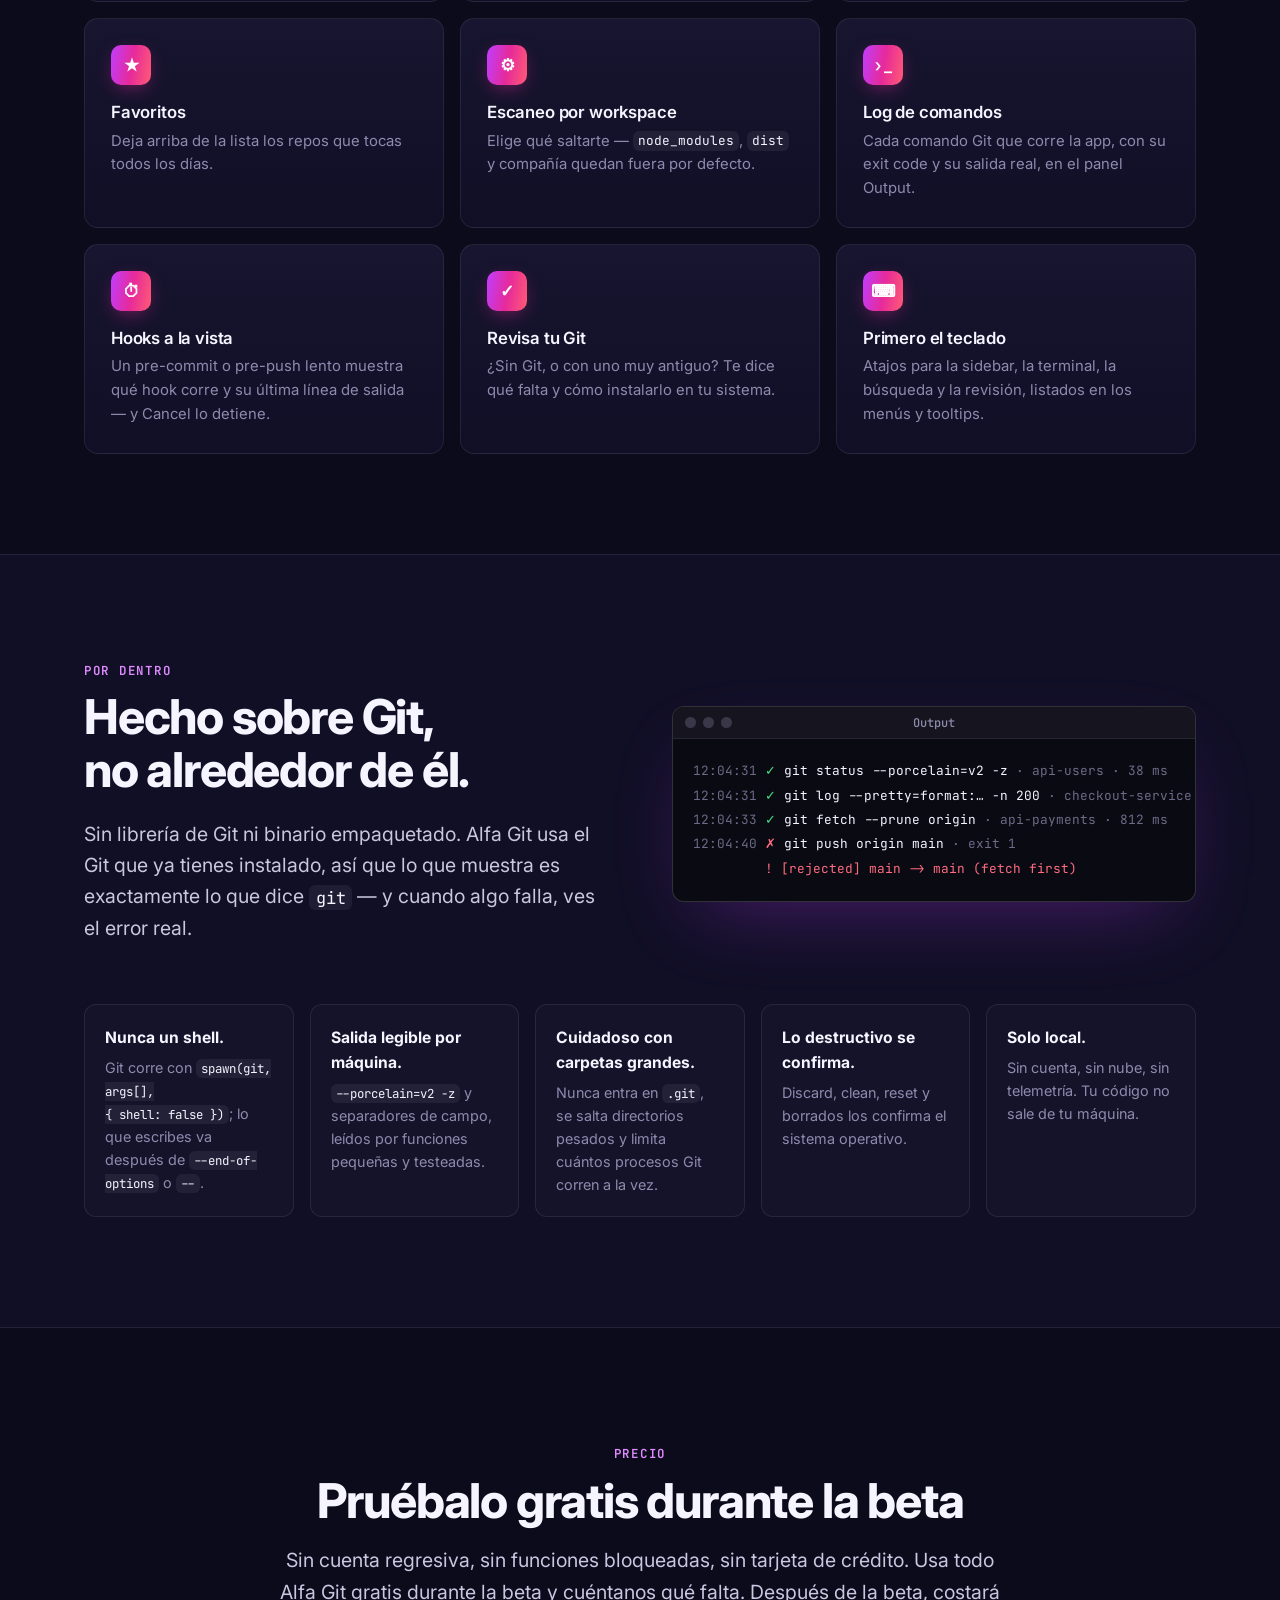
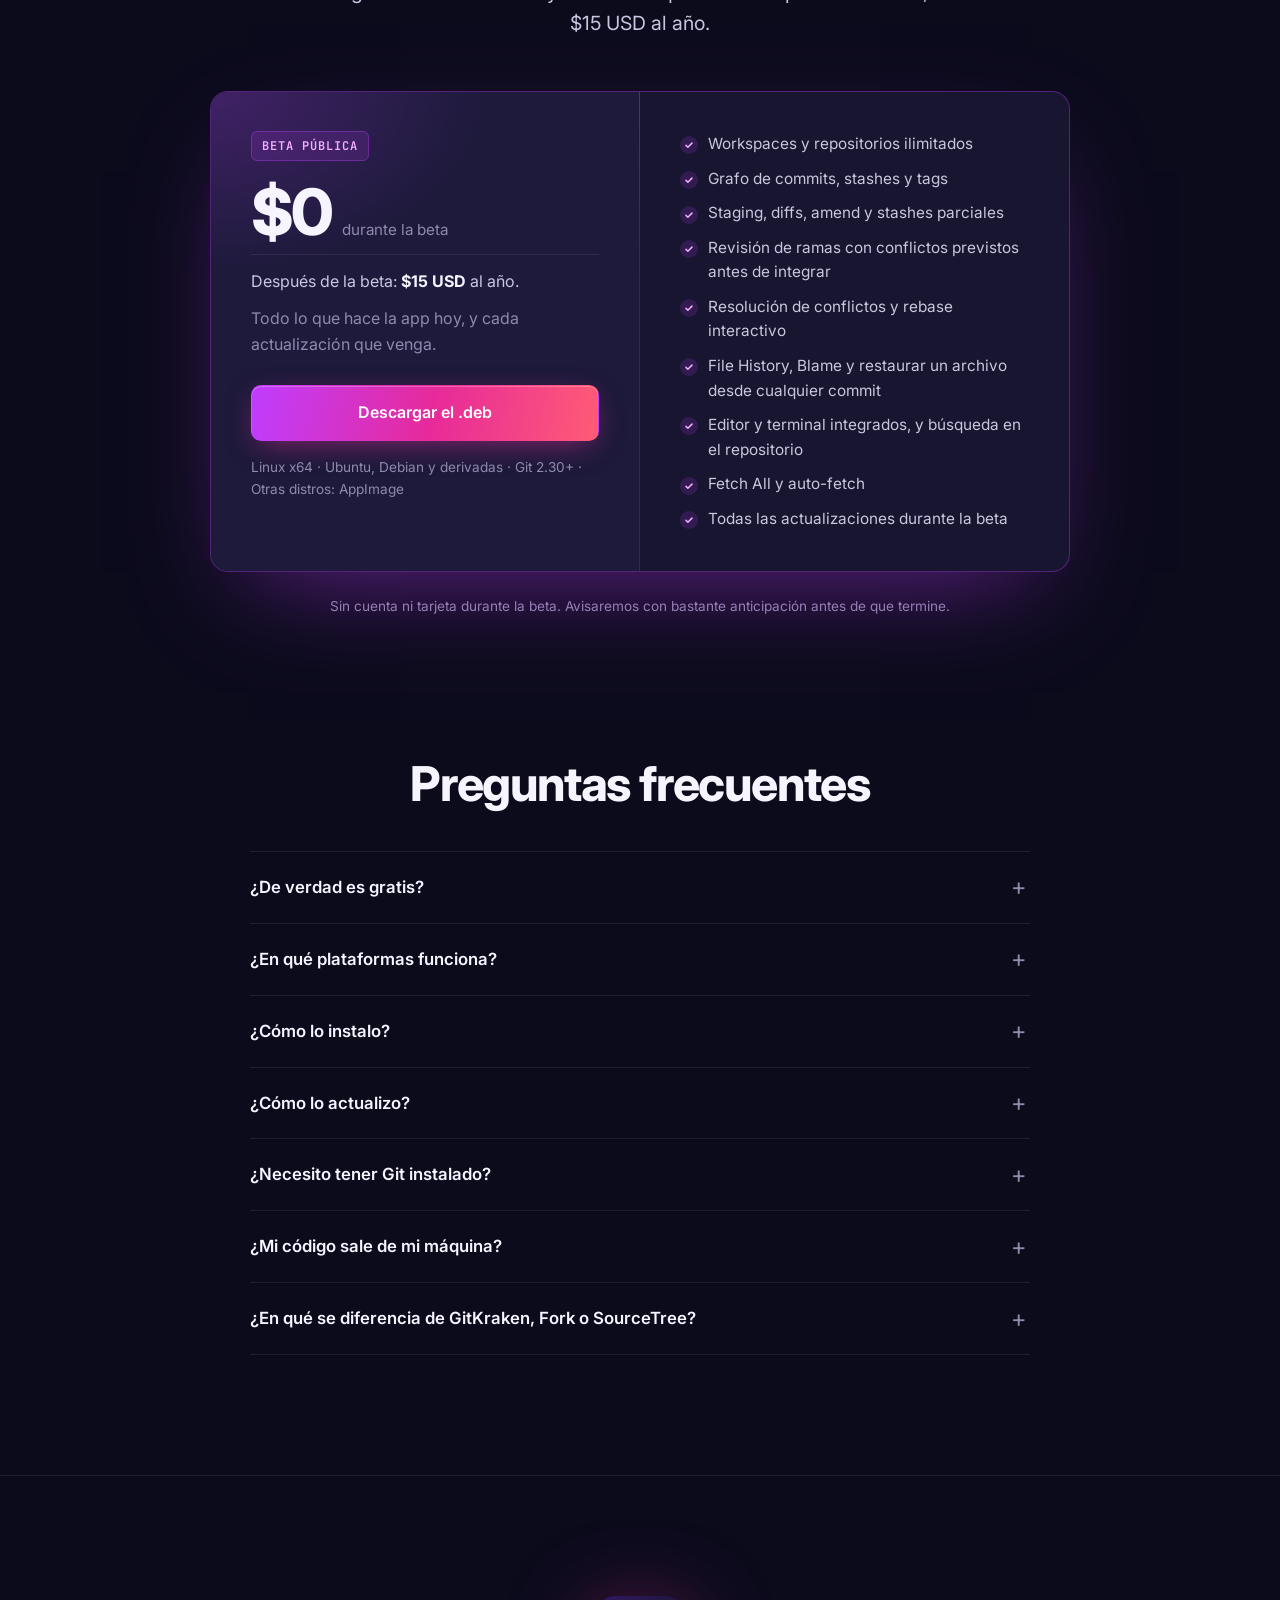
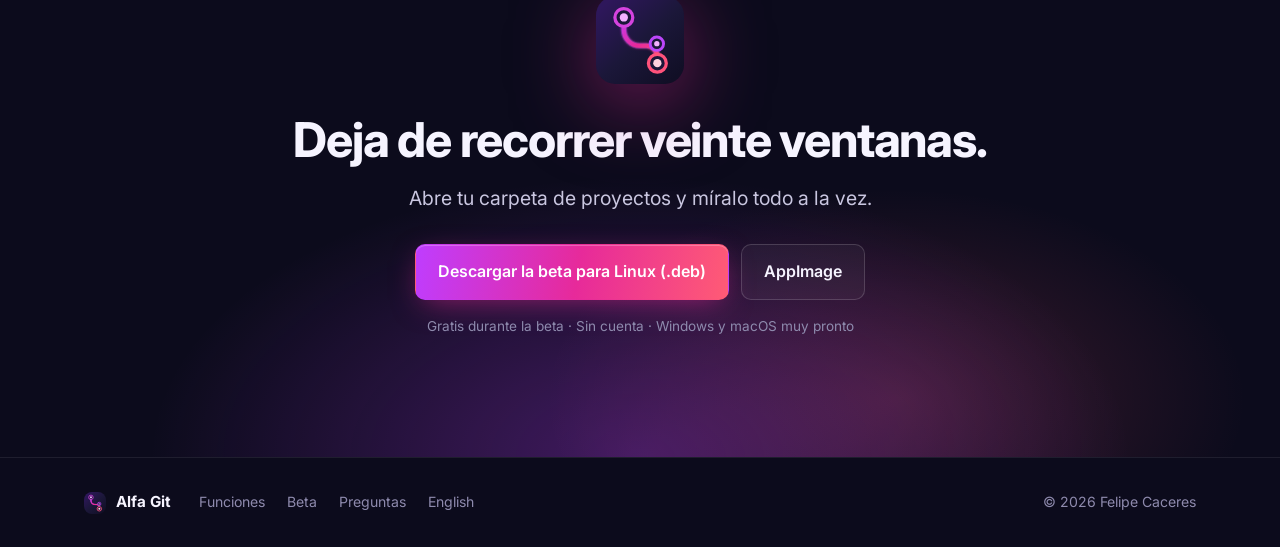
==== commit ce29a520: "Precio: gratis durante la beta, $15 USD al año después Co-Authored-By: Claude Opus 5.5 <noreply@anth" ====
--- a/es/index.html
+++ b/es/index.html
@@ -367,17 +367,18 @@
     <!-- Beta / pricing -->
     <section id="beta" class="beta container">
       <p class="eyebrow center">Precio</p>
-      <h2 class="center">Gratis mientras estemos en beta</h2>
+      <h2 class="center">Pruébalo gratis durante la beta</h2>
       <p class="lead center lead--narrow">
         Sin cuenta regresiva, sin funciones bloqueadas, sin tarjeta de crédito. Usa todo Alfa Git gratis durante la beta
-        y cuéntanos qué falta.
+        y cuéntanos qué falta. Después de la beta, costará $15 USD al año.
       </p>
 
       <div class="plan">
         <div class="plan__head">
           <span class="tag tag--lg">Beta pública</span>
           <div class="plan__price"><span>$0</span><small>durante la beta</small></div>
-          <p>Todo lo que hace la app hoy, y cada actualización hasta que termine la beta.</p>
+          <p class="plan__after">Después de la beta: <strong>$15 USD</strong> al año.</p>
+          <p>Todo lo que hace la app hoy, y cada actualización que venga.</p>
           <a class="btn btn--primary btn--lg btn--block" data-link="download" href="https://github.com/while1is1/alfagit-releases/releases/latest">Descargar el .deb</a>
           <p class="fineprint">Linux x64 · Ubuntu, Debian y derivadas · Git 2.30+ · Otras distros: <a data-link="appimage" href="https://github.com/while1is1/alfagit-releases/releases/latest">AppImage</a></p>
         </div>
@@ -393,7 +394,7 @@
           <li>Todas las actualizaciones durante la beta</li>
         </ul>
       </div>
-      <p class="fineprint center">Anunciaremos los planes con bastante anticipación antes de que termine la beta.</p>
+      <p class="fineprint center">Sin cuenta ni tarjeta durante la beta. Avisaremos con bastante anticipación antes de que termine.</p>
     </section>
 
     <!-- FAQ -->
@@ -402,8 +403,8 @@
       <div class="faq__list">
         <details>
           <summary>¿De verdad es gratis?</summary>
-          <p>Sí. Durante la beta todas las funciones son gratis, sin cuenta y sin tarjeta. Anunciaremos los precios
-            con anticipación, antes de que termine la beta.</p>
+          <p>Sí. Durante la beta todas las funciones son gratis, sin cuenta y sin tarjeta. Después de la beta, el
+            precio será $15 USD al año, y avisaremos con bastante anticipación antes de que termine.</p>
         </details>
         <details>
           <summary>¿En qué plataformas funciona?</summary>
--- a/styles.css
+++ b/styles.css
@@ -241,6 +241,8 @@
 .plan__price span { font-size: 4rem; font-weight: 800; color: var(--text-strong); letter-spacing: -0.04em; line-height: 1; }
 .plan__price small { color: var(--text-muted); font-size: 0.95rem; }
 .plan__head > p { color: var(--text-muted); margin-bottom: 28px; }
+.plan__head > .plan__after { margin: 0 0 12px; padding-top: 14px; border-top: 1px solid var(--border); color: var(--text); }
+.plan__after strong { color: var(--text-strong); }
 .plan__list { padding: 40px; margin: 0; align-content: center; }
 .beta > .fineprint { margin-top: 24px; }
 
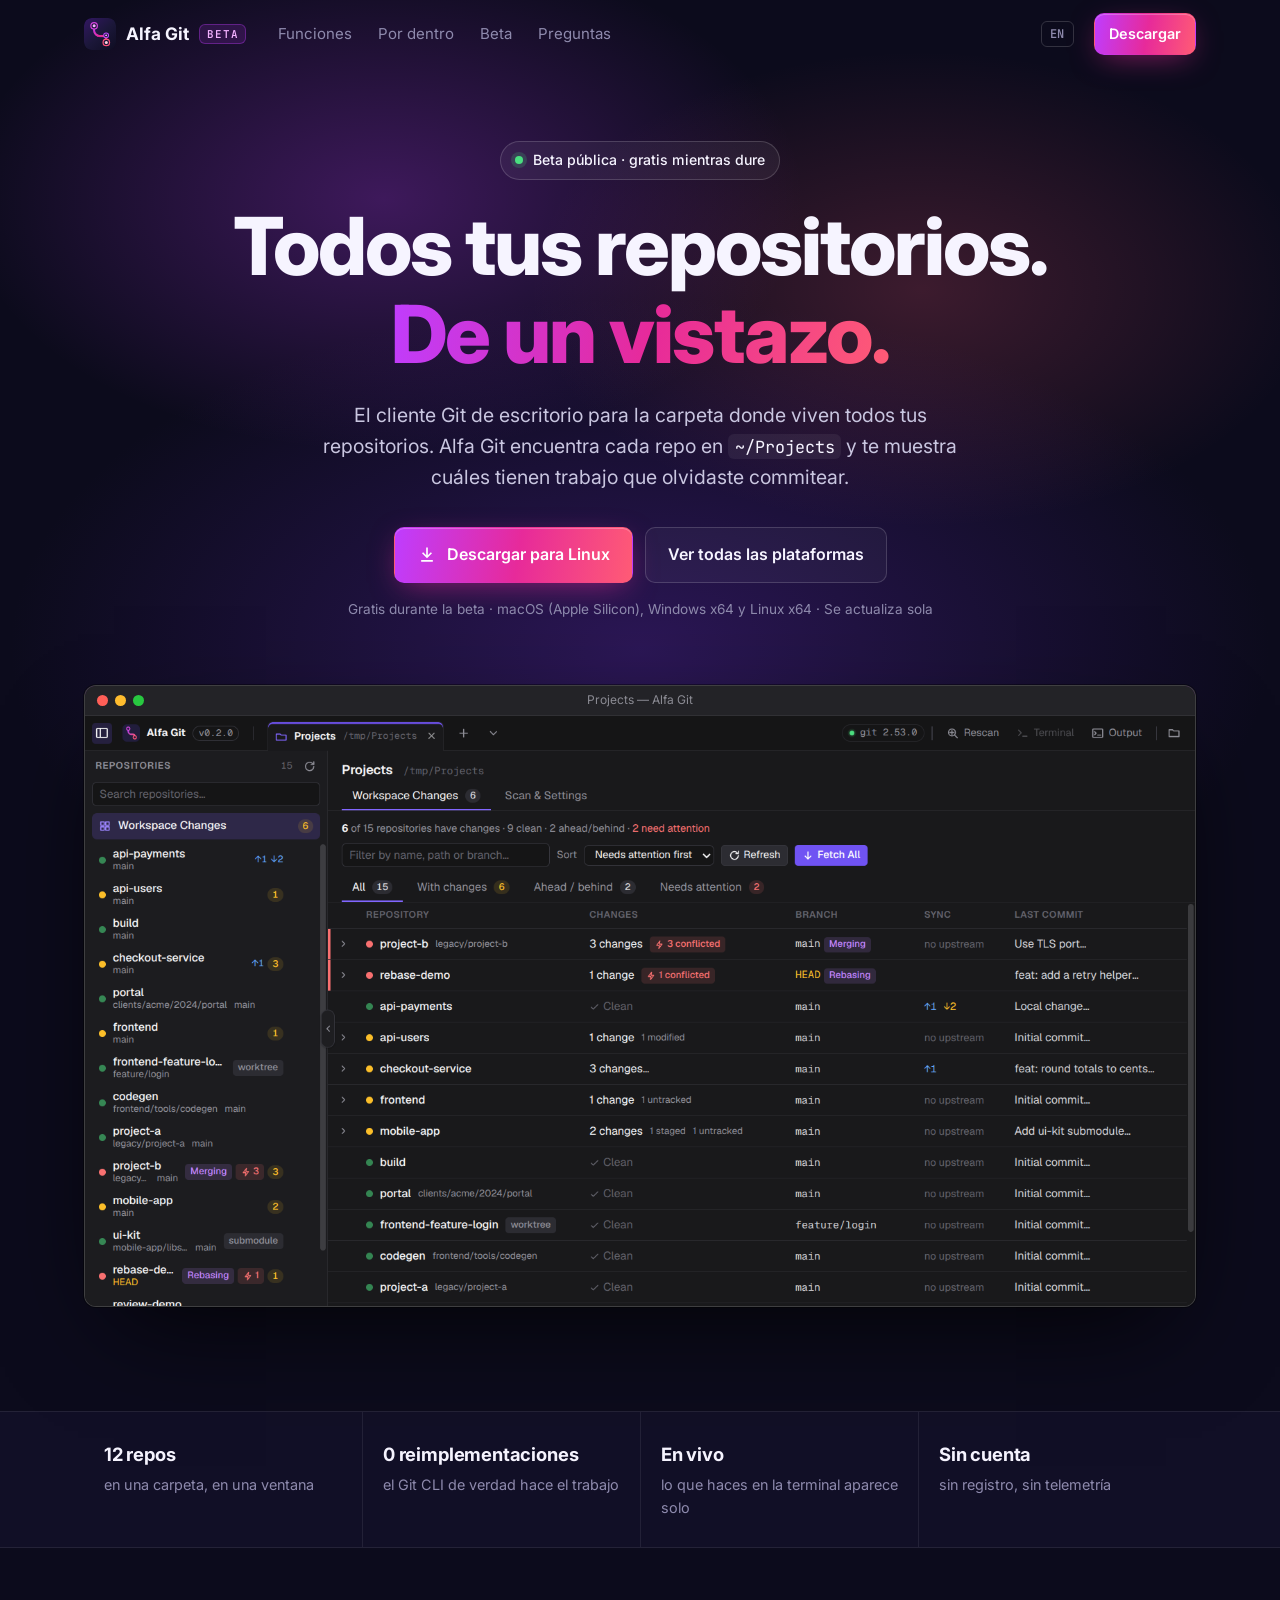
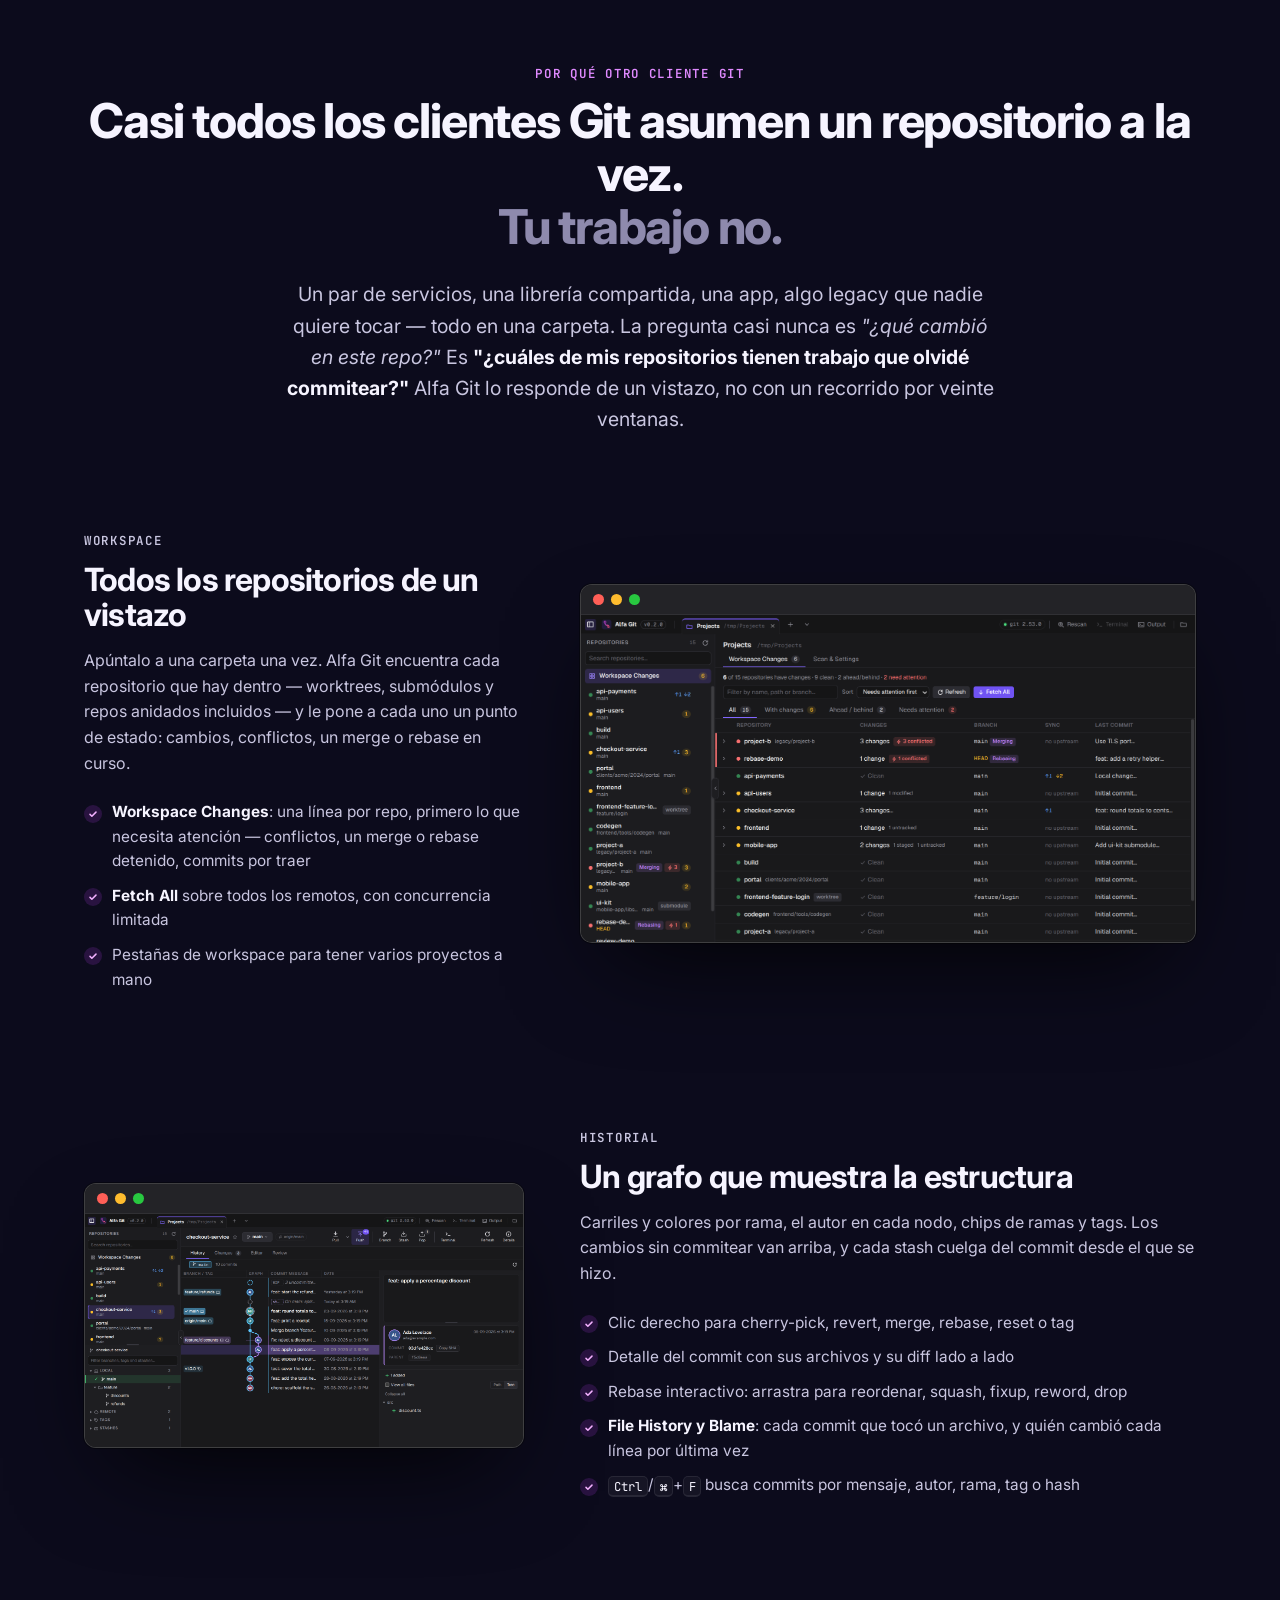
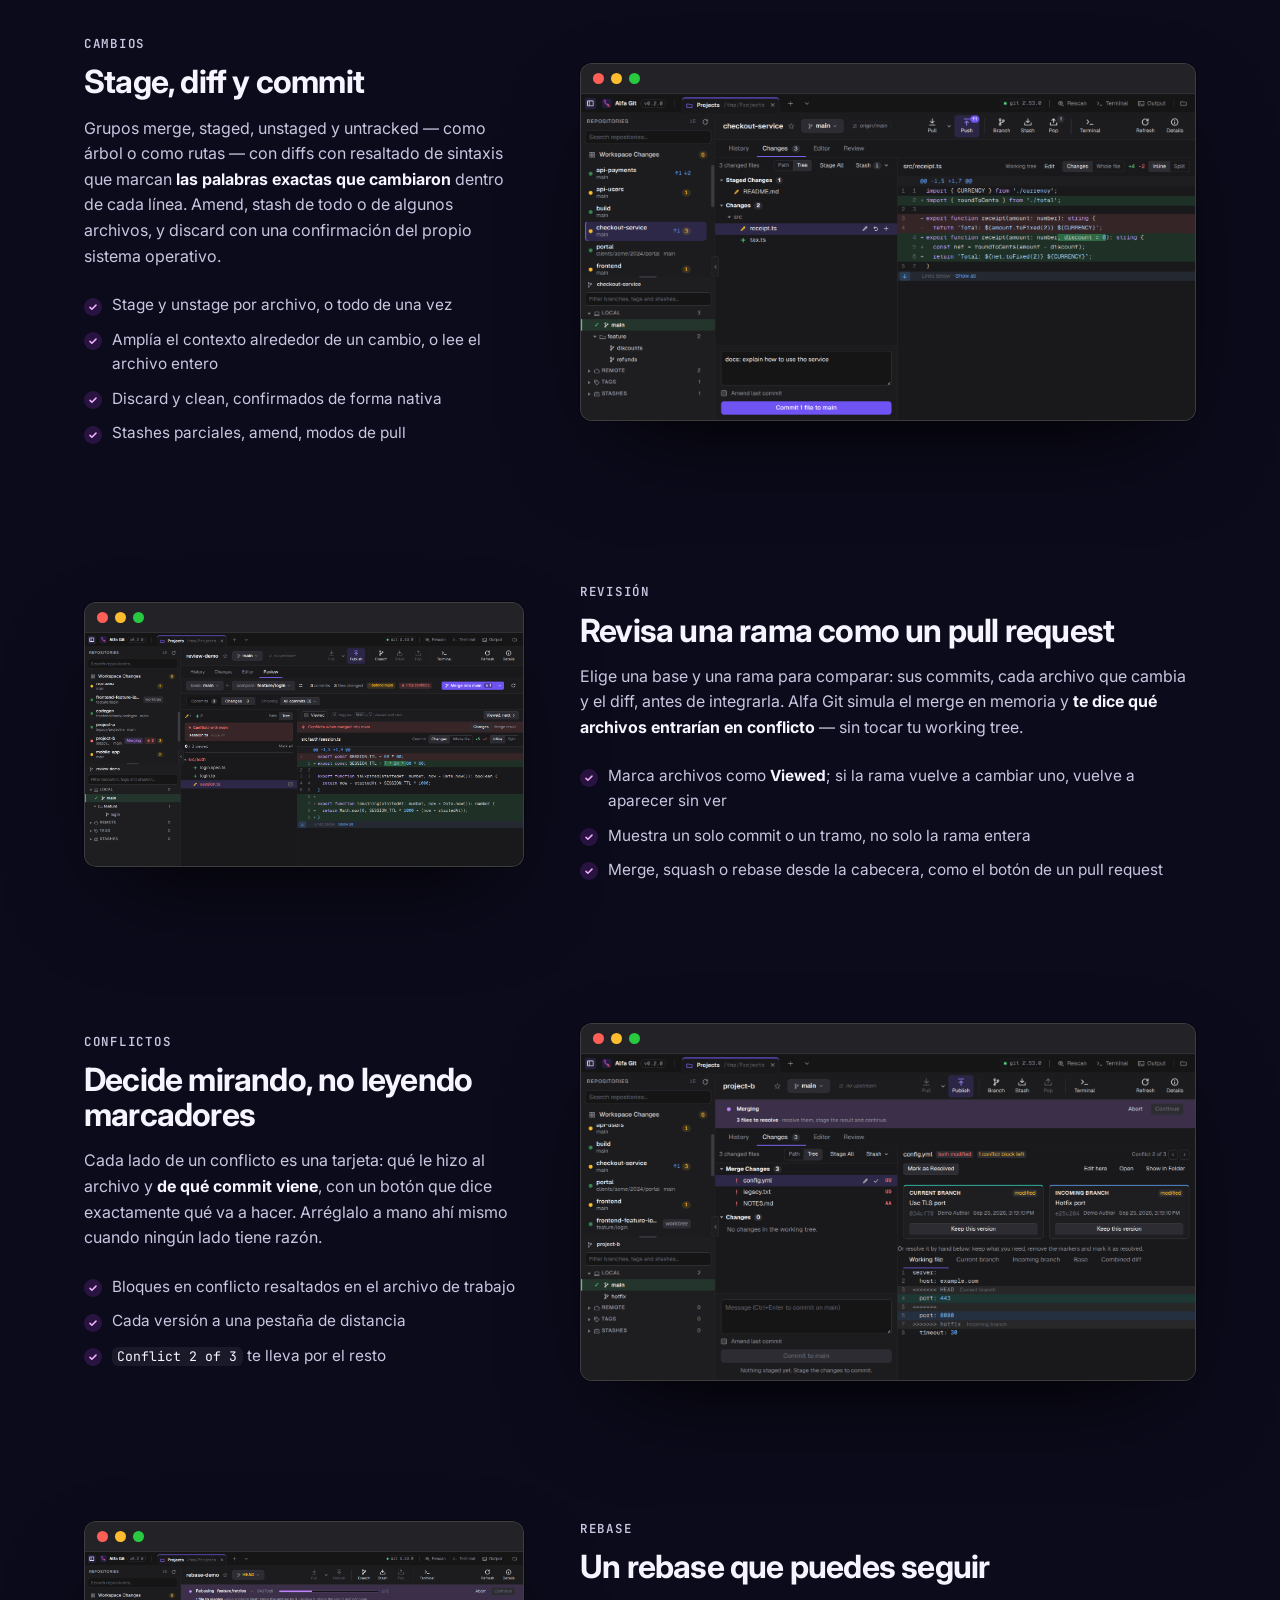
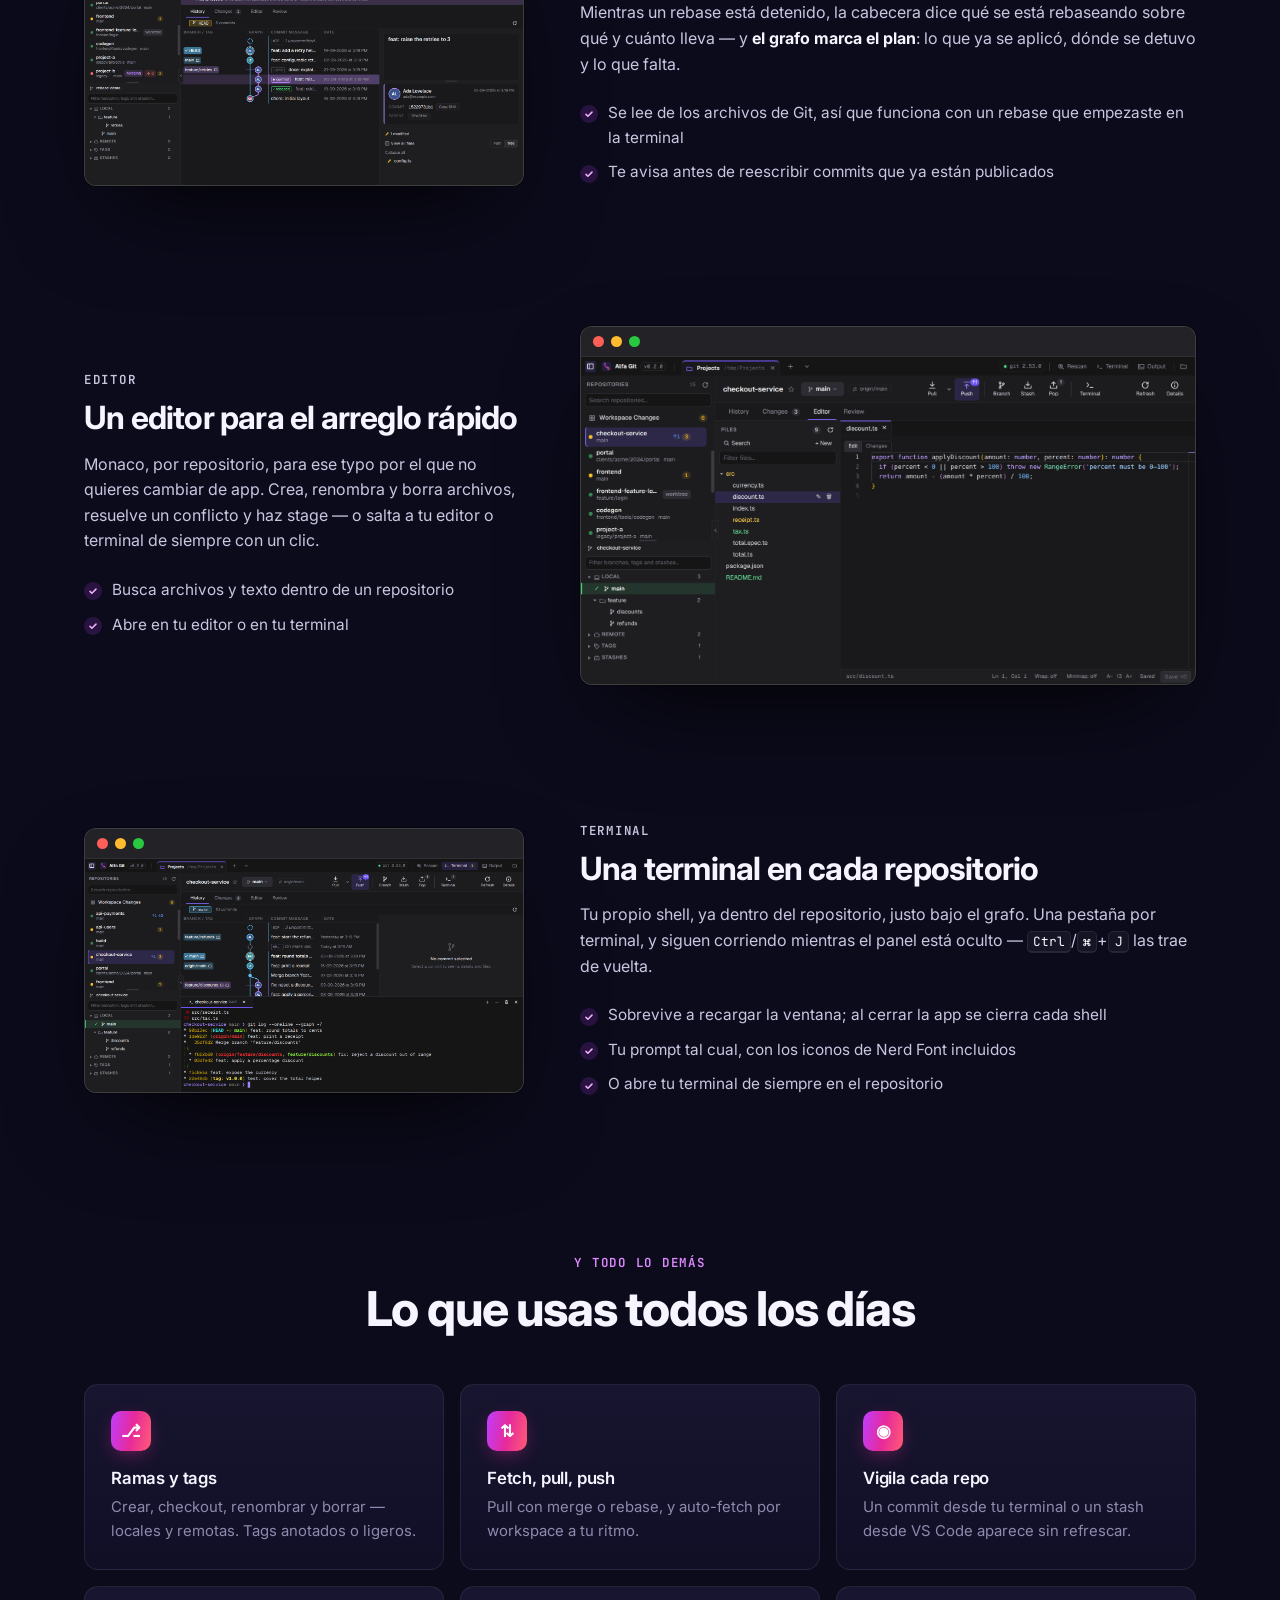
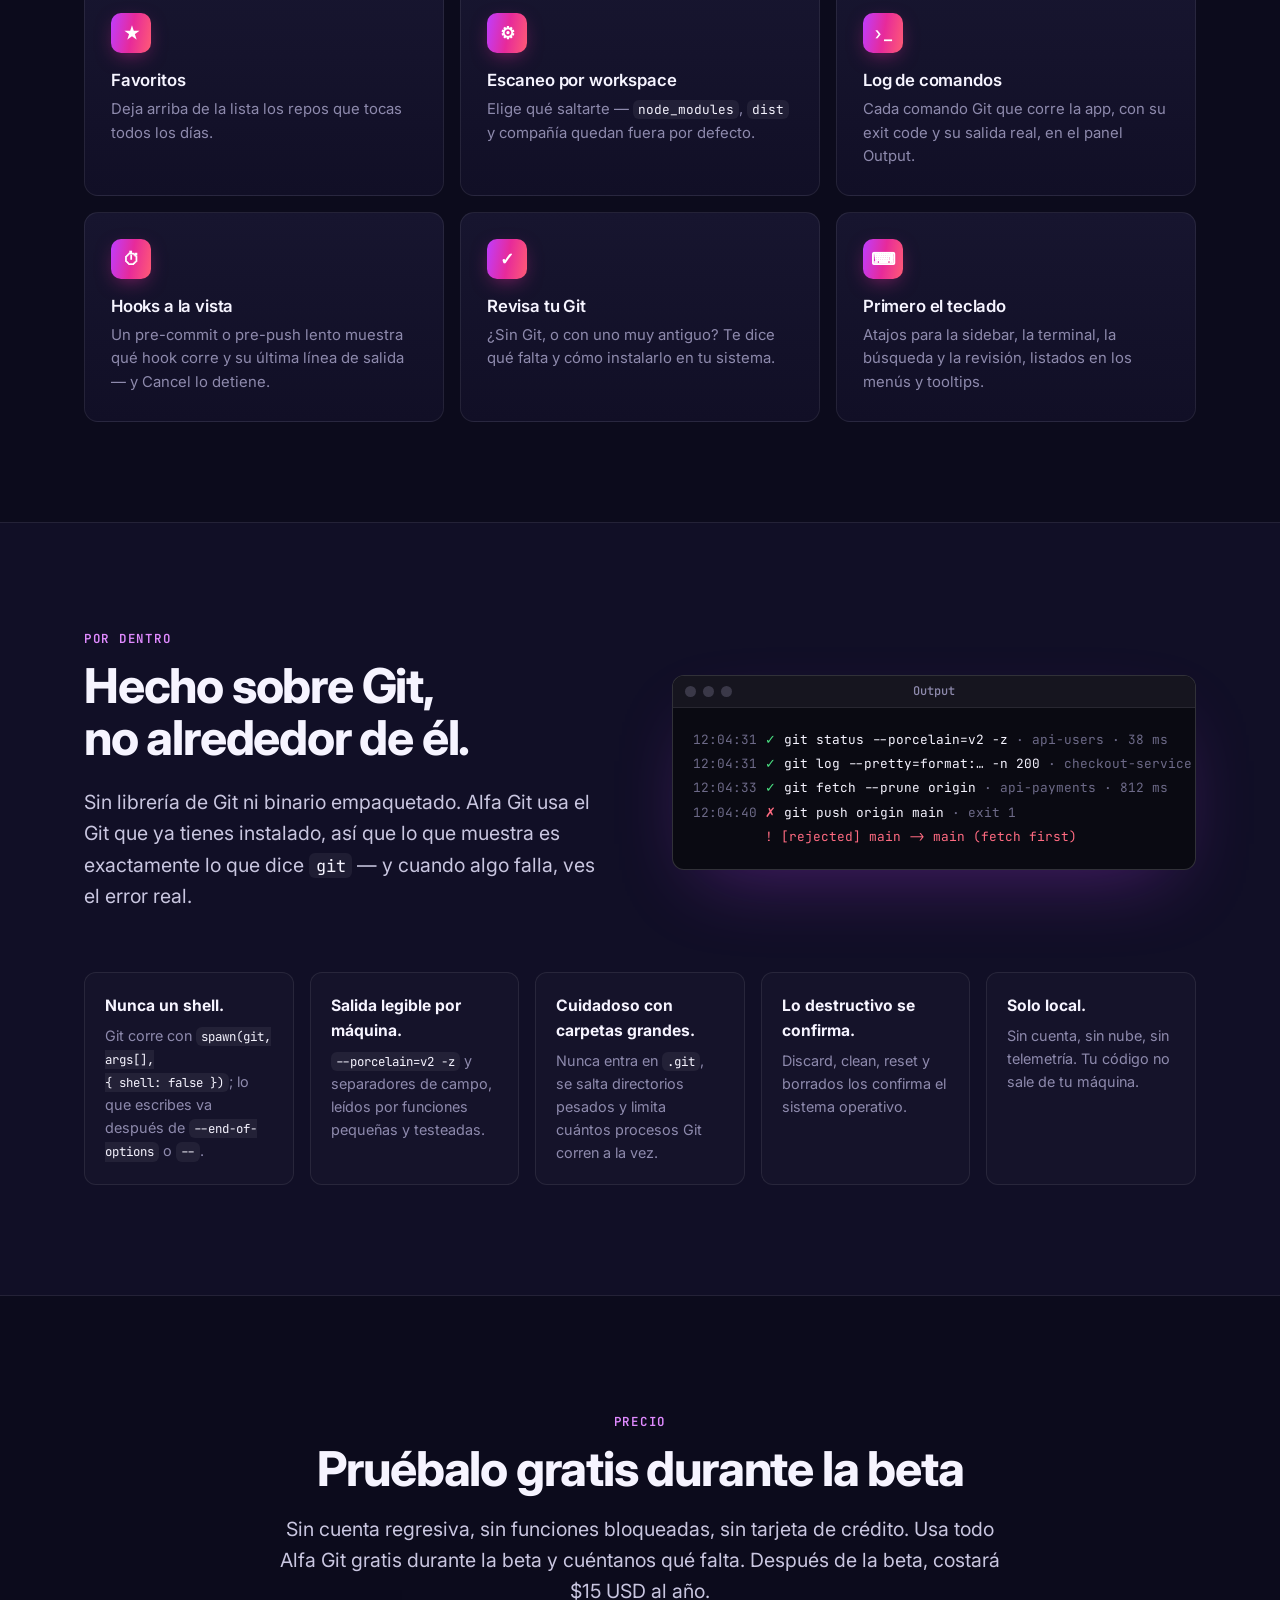
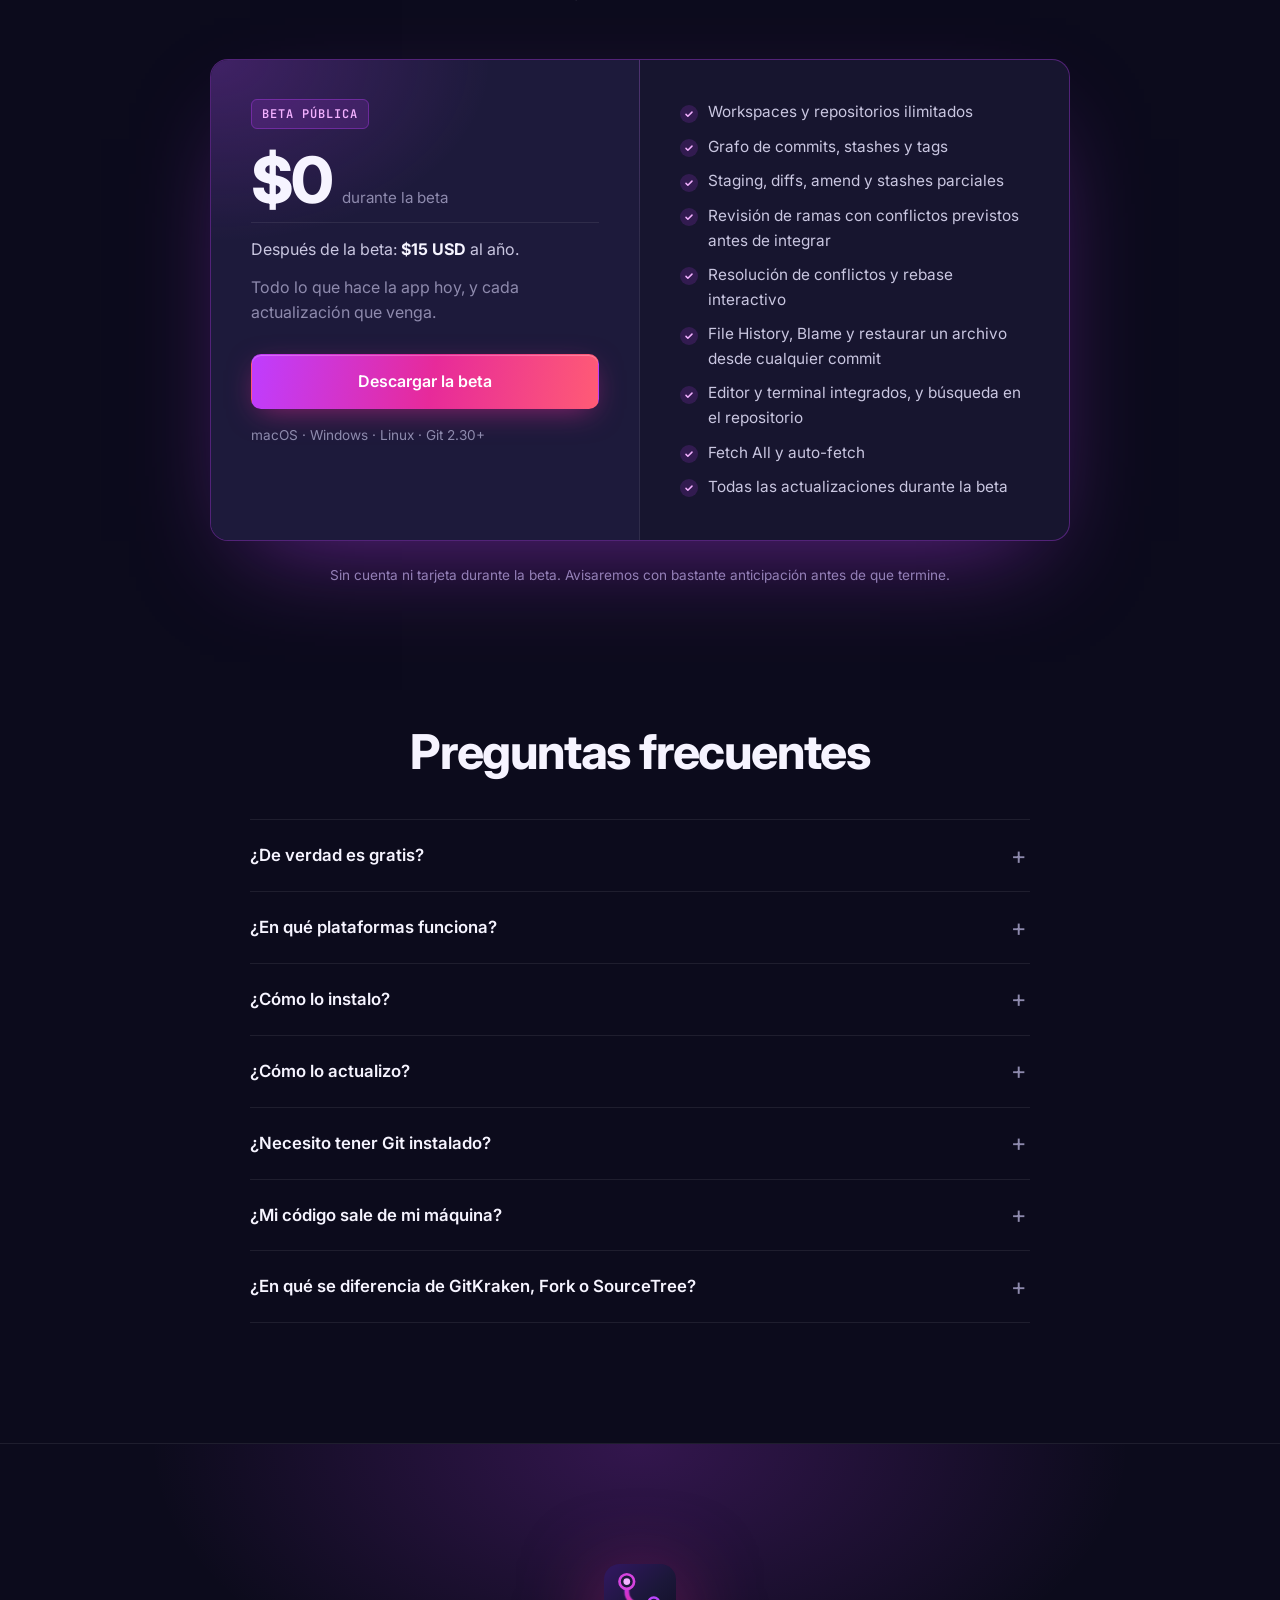
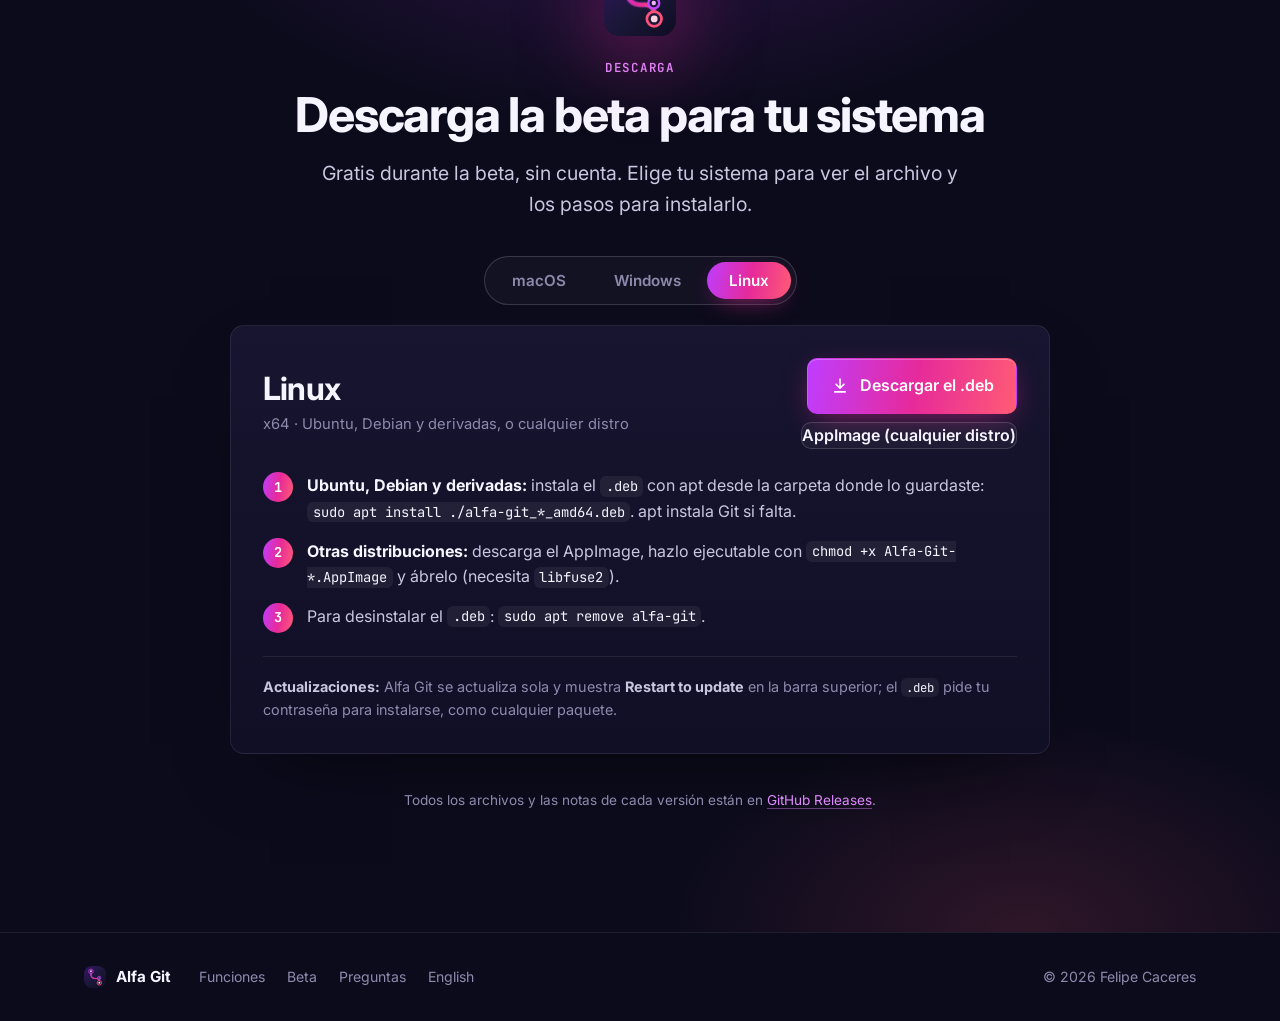
==== commit f2bb56ae: "Landing: descarga para macOS, Windows y Linux con los pasos de cada sistema" ====
--- a/es/index.html
+++ b/es/index.html
@@ -38,7 +38,7 @@
       </nav>
       <div class="nav__actions">
         <a class="lang" href="../" hreflang="en" lang="en" title="English">EN</a>
-        <a class="btn btn--primary btn--sm" data-link="download" href="https://github.com/while1is1/alfagit-releases/releases/latest">Descargar</a>
+        <a class="btn btn--primary btn--sm" href="#download">Descargar</a>
       </div>
     </div>
   </header>
@@ -57,14 +57,13 @@
           Alfa Git encuentra cada repo en <code>~/Projects</code> y te muestra cuáles tienen trabajo que olvidaste commitear.
         </p>
         <div class="cta">
-          <a class="btn btn--primary btn--lg" data-link="download" href="https://github.com/while1is1/alfagit-releases/releases/latest">
+          <a class="btn btn--primary btn--lg" href="#download">
             <svg viewBox="0 0 24 24" aria-hidden="true"><path d="M11 3h2v9.17l3.59-3.58L18 10l-6 6-6-6 1.41-1.41L11 12.17V3zM5 18h14v2H5z"/></svg>
-            Descargar para Linux (.deb)
+            <span data-download-label data-label-mac="Descargar para macOS" data-label-windows="Descargar para Windows" data-label-linux="Descargar para Linux">Descargar la beta</span>
           </a>
-          <a class="btn btn--ghost btn--lg" data-link="appimage" href="https://github.com/while1is1/alfagit-releases/releases/latest">AppImage (cualquier distro)</a>
-        </div>
-        <p class="fineprint">Gratis durante la beta · x64 · .deb para Ubuntu, Debian y derivadas, AppImage para el resto · Se actualiza sola</p>
-        <p class="soon"><span class="tag">Próximamente</span> Windows y macOS</p>
+          <a class="btn btn--ghost btn--lg" href="#download" data-os-link="all">Ver todas las plataformas</a>
+        </div>
+        <p class="fineprint">Gratis durante la beta · macOS (Apple Silicon), Windows x64 y Linux x64 · Se actualiza sola</p>
 
         <figure class="window window--hero">
           <div class="window__bar" aria-hidden="true"><i></i><i></i><i></i><span>Projects — Alfa Git</span></div>
@@ -379,8 +378,8 @@
           <div class="plan__price"><span>$0</span><small>durante la beta</small></div>
           <p class="plan__after">Después de la beta: <strong>$15 USD</strong> al año.</p>
           <p>Todo lo que hace la app hoy, y cada actualización que venga.</p>
-          <a class="btn btn--primary btn--lg btn--block" data-link="download" href="https://github.com/while1is1/alfagit-releases/releases/latest">Descargar el .deb</a>
-          <p class="fineprint">Linux x64 · Ubuntu, Debian y derivadas · Git 2.30+ · Otras distros: <a data-link="appimage" href="https://github.com/while1is1/alfagit-releases/releases/latest">AppImage</a></p>
+          <a class="btn btn--primary btn--lg btn--block" href="#download">Descargar la beta</a>
+          <p class="fineprint">macOS · Windows · Linux · Git 2.30+</p>
         </div>
         <ul class="checks plan__list">
           <li>Workspaces y repositorios ilimitados</li>
@@ -408,22 +407,22 @@
         </details>
         <details>
           <summary>¿En qué plataformas funciona?</summary>
-          <p>Linux x64: un paquete <code>.deb</code> para Ubuntu, Debian y sus derivadas, y un AppImage que funciona en
-            las demás distribuciones. Windows y macOS llegan pronto.</p>
+          <p>macOS en Apple Silicon (M1 o posterior), Windows 10 y 11 en x64, y Linux x64: un paquete <code>.deb</code>
+            para Ubuntu, Debian y sus derivadas, y un AppImage que funciona en las demás distribuciones.</p>
         </details>
         <details>
           <summary>¿Cómo lo instalo?</summary>
-          <p>Descarga el <code>.deb</code> e instálalo con apt desde la carpeta donde lo guardaste:
-            <code>sudo apt install ./alfa-git_*_amd64.deb</code>. Alfa Git aparece en tus aplicaciones y como el
-            comando <code>alfa-git</code>; para desinstalarlo, <code>sudo apt remove alfa-git</code>. En otras
-            distribuciones, descarga el AppImage, hazlo ejecutable con <code>chmod +x Alfa-Git-*.AppImage</code> y ábrelo
-            (necesita <code>libfuse2</code>).</p>
+          <p>Cada sistema tiene sus pasos en <a class="link" href="#download">Descarga</a>. Mientras Alfa Git esté en
+            beta sus builds todavía no están firmadas por Apple ni Microsoft, así que macOS te pide confiar en la app
+            una vez (Ajustes del Sistema › Privacidad y seguridad › <strong>Abrir igualmente</strong>) y Windows
+            SmartScreen puede pedirte <strong>Más información › Ejecutar de todas formas</strong>.</p>
         </details>
         <details>
           <summary>¿Cómo lo actualizo?</summary>
-          <p>Alfa Git se actualiza sola. Cuando sale una versión nueva la descarga en segundo plano y muestra
-            <strong>Restart to update</strong> en la barra superior; se instala cuando haces clic. El <code>.deb</code> pide
-            tu contraseña para instalarse, como cualquier paquete. También puedes buscar en el momento desde
+          <p>En Windows y Linux, Alfa Git se actualiza sola: descarga las versiones nuevas en segundo plano y muestra
+            <strong>Restart to update</strong> en la barra superior; se instala cuando haces clic. En macOS te avisa
+            cuando sale una versión nueva y te trae a esta página para descargarla. Si te quedas varias versiones
+            atrás, te pide actualizar para que no te pierdas nada. También puedes buscar en el momento desde
             <strong>Help › Check for Updates…</strong>.</p>
         </details>
         <details>
@@ -446,17 +445,92 @@
       </div>
     </section>
 
-    <!-- Final CTA -->
-    <section id="download" class="final">
-      <div class="container final__inner">
-        <img src="../assets/icon.svg" alt="" width="88" height="88">
-        <h2>Deja de recorrer veinte ventanas.</h2>
-        <p class="lead">Abre tu carpeta de proyectos y míralo todo a la vez.</p>
-        <div class="cta">
-          <a class="btn btn--primary btn--lg" data-link="download" href="https://github.com/while1is1/alfagit-releases/releases/latest">Descargar la beta para Linux (.deb)</a>
-          <a class="btn btn--ghost btn--lg" data-link="appimage" href="https://github.com/while1is1/alfagit-releases/releases/latest">AppImage</a>
-        </div>
-        <p class="fineprint">Gratis durante la beta · Sin cuenta · Windows y macOS muy pronto</p>
+    <!-- Download: one tab per system, with its file and install steps -->
+    <section id="download" class="download">
+      <div class="container download__inner">
+        <img class="download__icon" src="../assets/icon.svg" alt="" width="72" height="72">
+        <p class="eyebrow center">Descarga</p>
+        <h2 class="center">Descarga la beta para tu sistema</h2>
+        <p class="lead center">Gratis durante la beta, sin cuenta. Elige tu sistema para ver el archivo y los pasos para instalarlo.</p>
+
+        <div class="os-tabs" role="tablist" aria-label="Sistema operativo" hidden>
+          <button type="button" class="os-tab" role="tab" id="tab-mac" aria-controls="panel-mac" data-os="mac">macOS</button>
+          <button type="button" class="os-tab" role="tab" id="tab-windows" aria-controls="panel-windows" data-os="windows">Windows</button>
+          <button type="button" class="os-tab" role="tab" id="tab-linux" aria-controls="panel-linux" data-os="linux">Linux</button>
+        </div>
+
+        <div class="os-panel" id="panel-mac" role="tabpanel" aria-labelledby="tab-mac" data-os="mac" tabindex="0">
+          <div class="os-panel__head">
+            <div>
+              <h3>macOS</h3>
+              <p class="os-panel__meta">Apple Silicon (M1 o posterior)</p>
+            </div>
+            <div class="os-panel__actions">
+              <a class="btn btn--primary btn--lg" data-link="dmg" href="https://github.com/while1is1/alfagit-releases/releases/latest"><svg viewBox="0 0 24 24" aria-hidden="true"><path d="M11 3h2v9.17l3.59-3.58L18 10l-6 6-6-6 1.41-1.41L11 12.17V3zM5 18h14v2H5z"/></svg>Descargar para macOS</a>
+              <span class="os-panel__file">.dmg · Apple Silicon</span>
+            </div>
+          </div>
+          <div class="notice" role="note">
+            <span class="tag">Beta</span>
+            <p><strong>Esto es una beta, no una versión de producción.</strong> Alfa Git está en beta pública y todavía no está notarizada por Apple, así que la primera vez que la abras macOS dirá que no puede verificar la app. Le indicas a macOS que confías en ella una vez y desde ahí se abre como cualquier otra.</p>
+          </div>
+          <ol class="steps">
+            <li><strong>Abre el <code>.dmg</code></strong> y arrastra <strong>Alfa Git</strong> a <strong>Aplicaciones</strong>.</li>
+            <li><strong>Abre Alfa Git desde Aplicaciones.</strong> La primera vez macOS la bloquea: cierra el aviso con <strong>OK</strong> (no “Trasladar a la papelera”).</li>
+            <li><strong>Confía en ella:</strong> abre <strong>Ajustes del Sistema › Privacidad y seguridad</strong>, baja hasta <em>Seguridad</em> y haz clic en <strong>Abrir igualmente</strong> junto a “Se ha bloqueado Alfa Git”. Confirma con tu contraseña o Touch ID.</li>
+            <li><strong>Ábrela otra vez</strong> y haz clic en <strong>Abrir</strong>. Listo: macOS recuerda tu elección.</li>
+          </ol>
+          <details class="os-panel__alt">
+            <summary>¿macOS dice que la app “está dañada”, o prefieres la terminal?</summary>
+            <p>Es el mismo aviso de la beta con otras palabras. Quita la marca de cuarentena que macOS pone a las descargas y vuelve a abrirla:</p>
+            <pre><code>xattr -dr com.apple.quarantine "/Applications/Alfa Git.app"</code></pre>
+          </details>
+          <p class="os-panel__note"><strong>Actualizaciones:</strong> Alfa Git revisa si hay versiones nuevas y muestra <strong>vX.Y.Z available</strong> en la barra superior; te trae de vuelta aquí para descargarla. Reemplaza la app en Aplicaciones y confía en ella una vez más (solo mientras estemos en beta). Necesita Git 2.30+: <code>xcode-select --install</code> lo instala.</p>
+        </div>
+
+        <div class="os-panel" id="panel-windows" role="tabpanel" aria-labelledby="tab-windows" data-os="windows" tabindex="0">
+          <div class="os-panel__head">
+            <div>
+              <h3>Windows</h3>
+              <p class="os-panel__meta">Windows 10 y 11 · x64</p>
+            </div>
+            <div class="os-panel__actions">
+              <a class="btn btn--primary btn--lg" data-link="exe" href="https://github.com/while1is1/alfagit-releases/releases/latest"><svg viewBox="0 0 24 24" aria-hidden="true"><path d="M11 3h2v9.17l3.59-3.58L18 10l-6 6-6-6 1.41-1.41L11 12.17V3zM5 18h14v2H5z"/></svg>Descargar para Windows</a>
+              <span class="os-panel__file">Instalador .exe · x64</span>
+            </div>
+          </div>
+          <div class="notice" role="note">
+            <span class="tag">Beta</span>
+            <p><strong>Esto es una beta, no una versión de producción.</strong> Alfa Git está en beta pública y su instalador todavía no tiene firma de código, así que Windows SmartScreen puede detenerlo la primera vez. Se instala solo para tu usuario, sin permisos de administrador.</p>
+          </div>
+          <ol class="steps">
+            <li><strong>Ejecuta el instalador</strong> (<code>Alfa Git-…-win-x64-setup.exe</code>) desde tu carpeta de Descargas.</li>
+            <li>Si aparece <strong>“Windows protegió su PC”</strong>, haz clic en <strong>Más información</strong> y luego en <strong>Ejecutar de todas formas</strong>.</li>
+            <li><strong>Elige dónde instalarlo</strong> (la carpeta propuesta sirve) y termina. Alfa Git aparece en el menú Inicio y en el escritorio.</li>
+          </ol>
+          <p class="os-panel__note"><strong>Actualizaciones:</strong> Alfa Git se actualiza sola. Descarga las versiones nuevas en segundo plano y muestra <strong>Restart to update</strong> en la barra superior. Si la descarga automática falla, te trae de vuelta aquí. Necesita <a class="link" href="https://git-scm.com/downloads/win">Git for Windows</a> 2.30+.</p>
+        </div>
+
+        <div class="os-panel" id="panel-linux" role="tabpanel" aria-labelledby="tab-linux" data-os="linux" tabindex="0">
+          <div class="os-panel__head">
+            <div>
+              <h3>Linux</h3>
+              <p class="os-panel__meta">x64 · Ubuntu, Debian y derivadas, o cualquier distro</p>
+            </div>
+            <div class="os-panel__actions">
+              <a class="btn btn--primary btn--lg" data-link="deb" href="https://github.com/while1is1/alfagit-releases/releases/latest"><svg viewBox="0 0 24 24" aria-hidden="true"><path d="M11 3h2v9.17l3.59-3.58L18 10l-6 6-6-6 1.41-1.41L11 12.17V3zM5 18h14v2H5z"/></svg>Descargar el .deb</a>
+              <a class="btn btn--ghost" data-link="appimage" href="https://github.com/while1is1/alfagit-releases/releases/latest">AppImage (cualquier distro)</a>
+            </div>
+          </div>
+          <ol class="steps">
+            <li><strong>Ubuntu, Debian y derivadas:</strong> instala el <code>.deb</code> con apt desde la carpeta donde lo guardaste: <code>sudo apt install ./alfa-git_*_amd64.deb</code>. apt instala Git si falta.</li>
+            <li><strong>Otras distribuciones:</strong> descarga el AppImage, hazlo ejecutable con <code>chmod +x Alfa-Git-*.AppImage</code> y ábrelo (necesita <code>libfuse2</code>).</li>
+            <li>Para desinstalar el <code>.deb</code>: <code>sudo apt remove alfa-git</code>.</li>
+          </ol>
+          <p class="os-panel__note"><strong>Actualizaciones:</strong> Alfa Git se actualiza sola y muestra <strong>Restart to update</strong> en la barra superior; el <code>.deb</code> pide tu contraseña para instalarse, como cualquier paquete.</p>
+        </div>
+
+        <p class="fineprint center">Todos los archivos y las notas de cada versión están en <a class="link" href="https://github.com/while1is1/alfagit-releases/releases/latest">GitHub Releases</a>.</p>
       </div>
     </section>
   </main>
--- a/styles.css
+++ b/styles.css
@@ -102,7 +102,6 @@
   background: rgba(191, 61, 255, 0.14); border: 1px solid rgba(191, 61, 255, 0.35);
 }
 .tag--lg { font-size: 0.75rem; padding: 6px 10px; }
-.soon { display: flex; align-items: center; justify-content: center; gap: 8px; margin-top: 10px; font-size: 0.85rem; color: var(--text-muted); }
 
 /* Nav */
 .nav {
@@ -263,17 +262,69 @@
 .faq details[open] summary::after { transform: translateY(-50%) rotate(45deg); color: #f3b1ff; }
 .faq details p { padding: 0 40px 24px 0; color: var(--text); }
 
-/* Final CTA */
-.final { position: relative; padding: 120px 0; text-align: center; overflow: hidden; border-top: 1px solid var(--border); }
-.final::before {
+/* Download: one tab per system */
+.download { position: relative; padding: 120px 0; overflow: hidden; border-top: 1px solid var(--border); }
+.download::before {
   content: ''; position: absolute; inset: 0; z-index: -1;
-  background: radial-gradient(700px 400px at 50% 100%, rgba(191, 61, 255, 0.3), transparent 70%),
-              radial-gradient(500px 300px at 70% 90%, rgba(255, 91, 117, 0.2), transparent 70%);
-}
-.final__inner { display: flex; flex-direction: column; align-items: center; }
-.final img { filter: drop-shadow(0 16px 40px rgba(231, 42, 154, 0.5)); margin-bottom: 30px; }
-.final h2 { margin-bottom: 16px; }
-.final .cta { margin-top: 30px; }
+  background: radial-gradient(700px 400px at 50% 0%, rgba(191, 61, 255, 0.22), transparent 70%),
+              radial-gradient(500px 300px at 80% 100%, rgba(255, 91, 117, 0.14), transparent 70%);
+}
+.download__inner { display: flex; flex-direction: column; align-items: center; }
+.download__icon { filter: drop-shadow(0 16px 40px rgba(231, 42, 154, 0.5)); margin-bottom: 26px; }
+.download h2 { margin-bottom: 16px; }
+.download .lead { margin-bottom: 36px; }
+.link { color: #e08aff; text-decoration: underline; text-underline-offset: 3px; text-decoration-color: rgba(224, 138, 255, 0.4); }
+.link:hover { text-decoration-color: currentColor; }
+
+.os-tabs {
+  display: inline-flex; gap: 4px; padding: 5px; margin-bottom: 20px;
+  border: 1px solid var(--border-strong); border-radius: 999px; background: rgba(255, 255, 255, 0.03);
+}
+.os-tabs[hidden] { display: none; }
+.os-tab {
+  appearance: none; border: 0; cursor: pointer; font: 600 0.95rem/1 var(--font);
+  padding: 11px 22px; border-radius: 999px; background: none; color: var(--text-muted);
+  transition: color 0.15s, background 0.15s;
+}
+.os-tab:hover { color: var(--text-strong); }
+.os-tab[aria-selected="true"] { background: var(--grad); color: #fff; box-shadow: 0 8px 24px -10px rgba(231, 42, 154, 0.8); }
+
+.os-panel {
+  width: 100%; max-width: 820px; margin-bottom: 20px; padding: 32px;
+  border: 1px solid var(--border); border-radius: var(--radius);
+  background: linear-gradient(180deg, var(--surface), var(--bg-2));
+  box-shadow: 0 30px 80px -40px rgba(0, 0, 0, 0.8);
+}
+.os-panel[hidden] { display: none; }
+.os-panel:focus-visible { outline-offset: 4px; }
+.os-panel__head { display: flex; align-items: center; justify-content: space-between; gap: 24px; flex-wrap: wrap; margin-bottom: 24px; }
+.os-panel__meta { color: var(--text-muted); font-size: 0.92rem; margin-top: 6px; }
+.os-panel__actions { display: flex; flex-direction: column; align-items: flex-end; gap: 8px; }
+.os-panel__file { font: 500 0.75rem/1 var(--mono); color: var(--text-muted); }
+.os-panel__note { margin-top: 22px; padding-top: 18px; border-top: 1px solid var(--border); font-size: 0.9rem; color: var(--text-muted); }
+.os-panel__note strong { color: var(--text); }
+.os-panel__alt { margin-top: 18px; font-size: 0.92rem; }
+.os-panel__alt summary { cursor: pointer; color: var(--text-strong); font-weight: 600; }
+.os-panel__alt p { margin-top: 10px; color: var(--text-muted); }
+.os-panel__alt pre { margin: 10px 0 0; padding: 14px 16px; overflow-x: auto; border: 1px solid var(--border); border-radius: 10px; background: rgba(0, 0, 0, 0.3); }
+.os-panel__alt pre code { padding: 0; background: none; white-space: pre; }
+
+.notice {
+  display: flex; gap: 14px; align-items: flex-start; margin-bottom: 24px; padding: 16px 18px;
+  border: 1px solid rgba(191, 61, 255, 0.35); border-radius: 12px; background: rgba(191, 61, 255, 0.08);
+  font-size: 0.93rem;
+}
+.notice .tag { flex-shrink: 0; margin-top: 3px; }
+.notice strong { color: var(--text-strong); }
+
+.steps { list-style: none; counter-reset: step; margin: 0; padding: 0; display: grid; gap: 14px; }
+.steps li { counter-increment: step; position: relative; padding-left: 44px; min-height: 30px; }
+.steps li::before {
+  content: counter(step); position: absolute; left: 0; top: -1px;
+  display: grid; place-items: center; width: 30px; height: 30px; border-radius: 50%;
+  font: 700 0.85rem/1 var(--mono); color: #fff; background: var(--grad);
+}
+.steps strong { color: var(--text-strong); }
 
 /* Footer */
 .footer { border-top: 1px solid var(--border); padding: 32px 0; font-size: 0.88rem; color: var(--text-muted); }
@@ -311,6 +362,14 @@
   .plan__list { padding: 28px; }
   .cta { width: 100%; }
   .cta .btn { width: 100%; }
+  .os-tabs { width: 100%; }
+  .os-tab { flex: 1; padding: 11px 8px; }
+  .os-panel { padding: 22px 18px; }
+  .os-panel__actions { width: 100%; align-items: stretch; }
+  .os-panel__actions .btn { width: 100%; }
+  .os-panel__file { text-align: center; }
+  .notice { flex-direction: column; gap: 10px; }
+  .notice .tag { margin-top: 0; }
   .window__bar span { display: none; }
   .footer p { margin-left: 0; }
 }
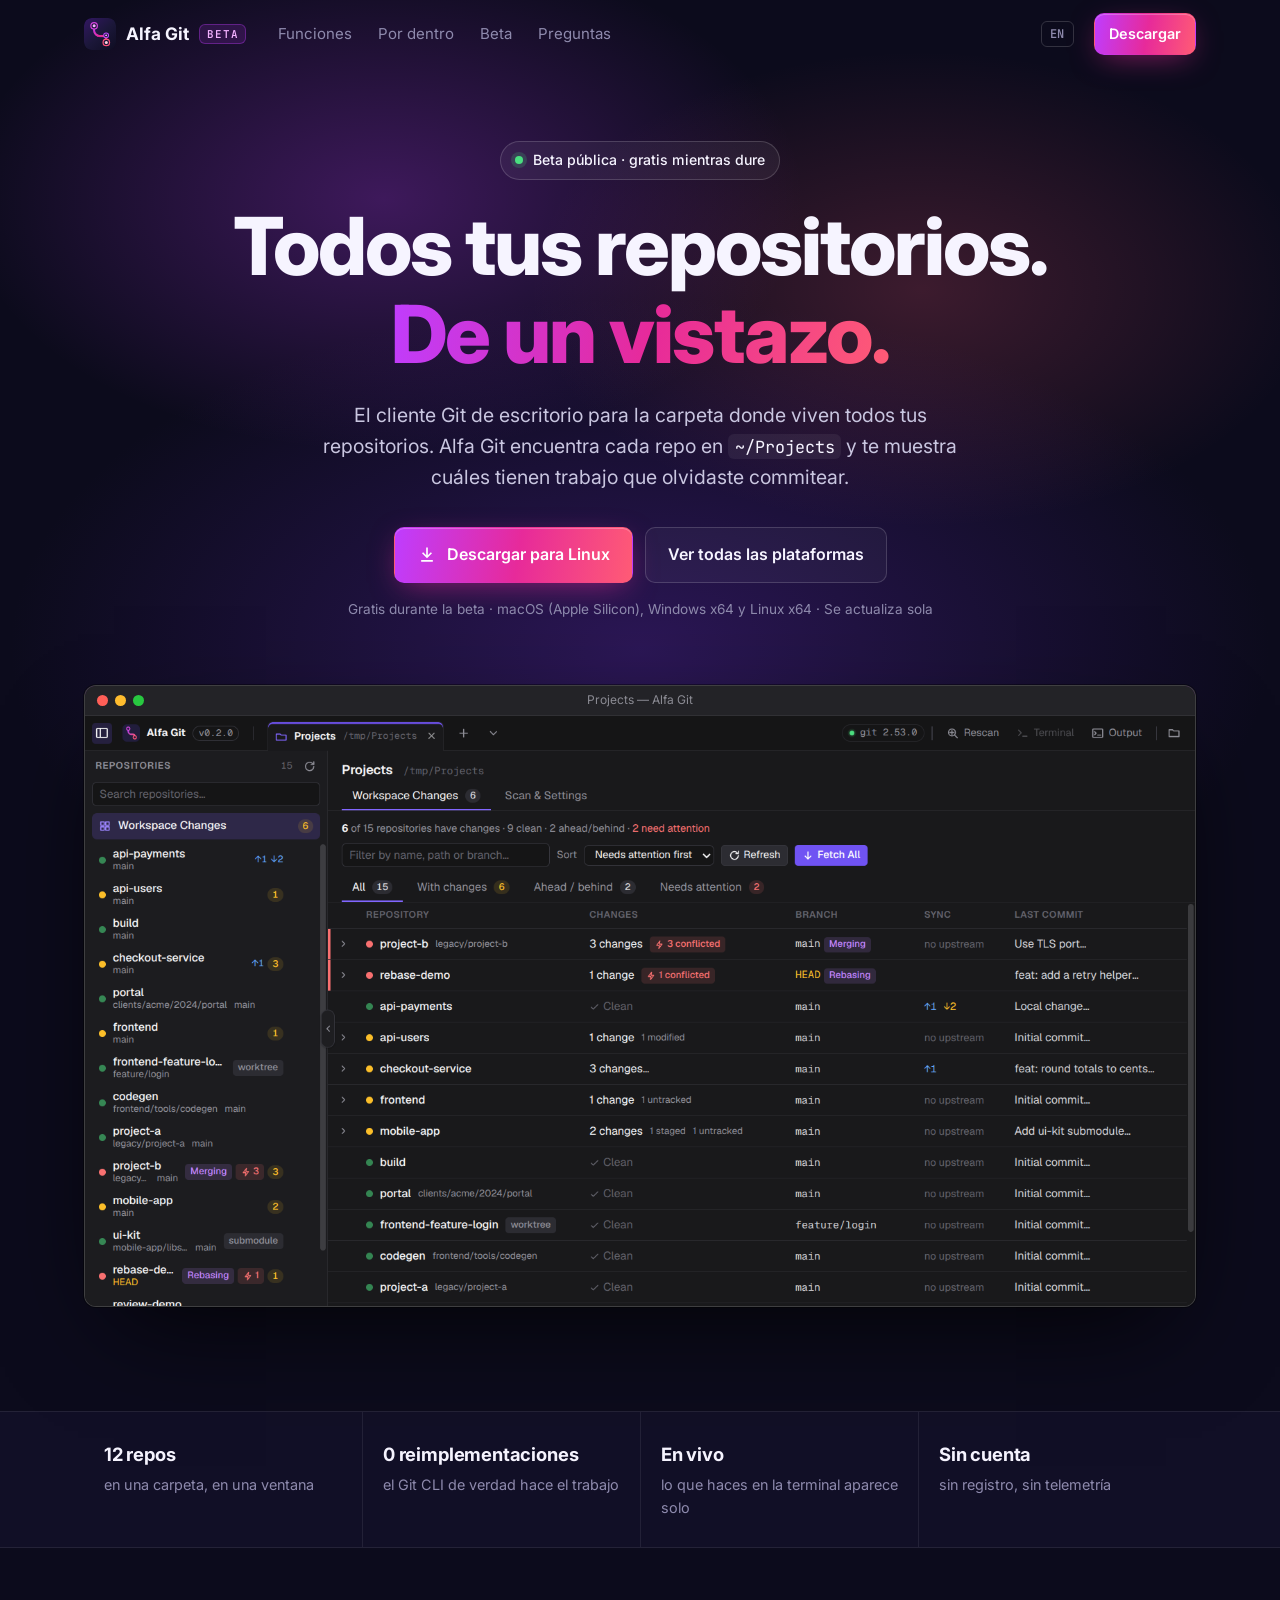
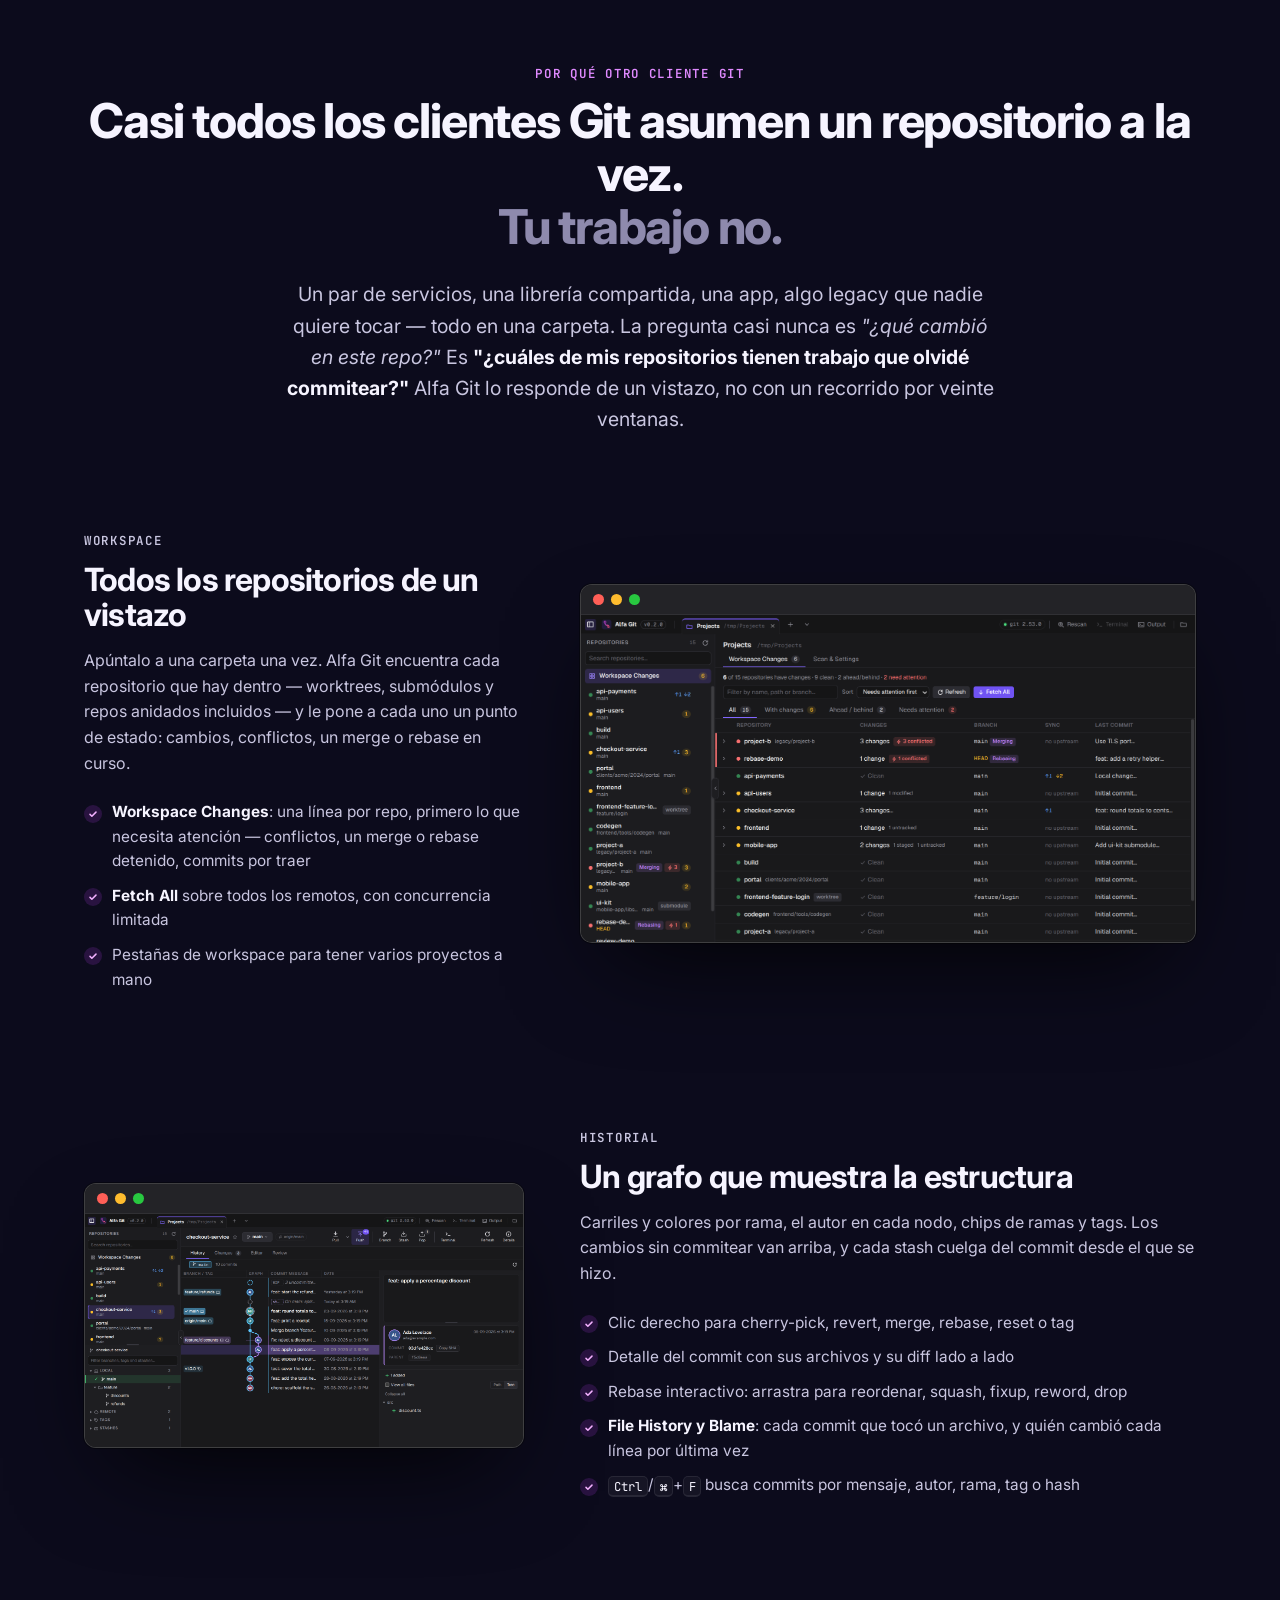
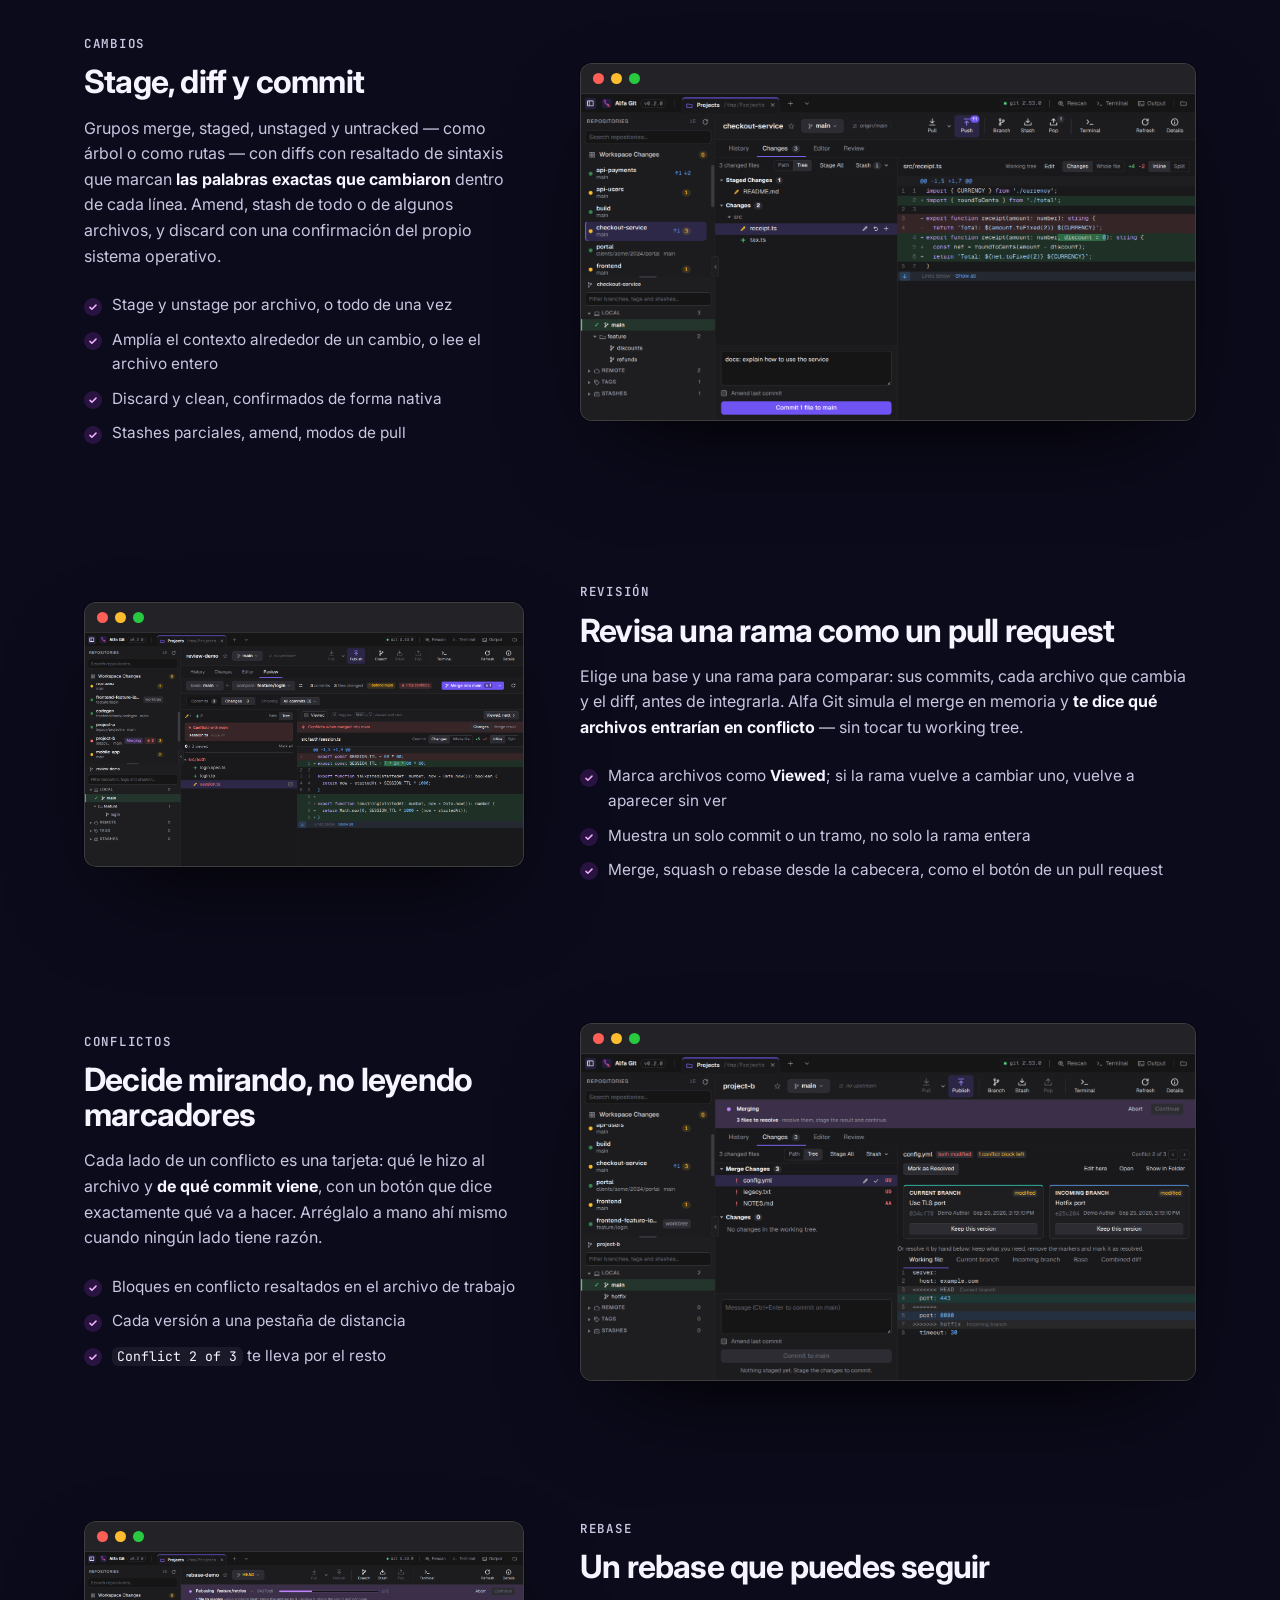
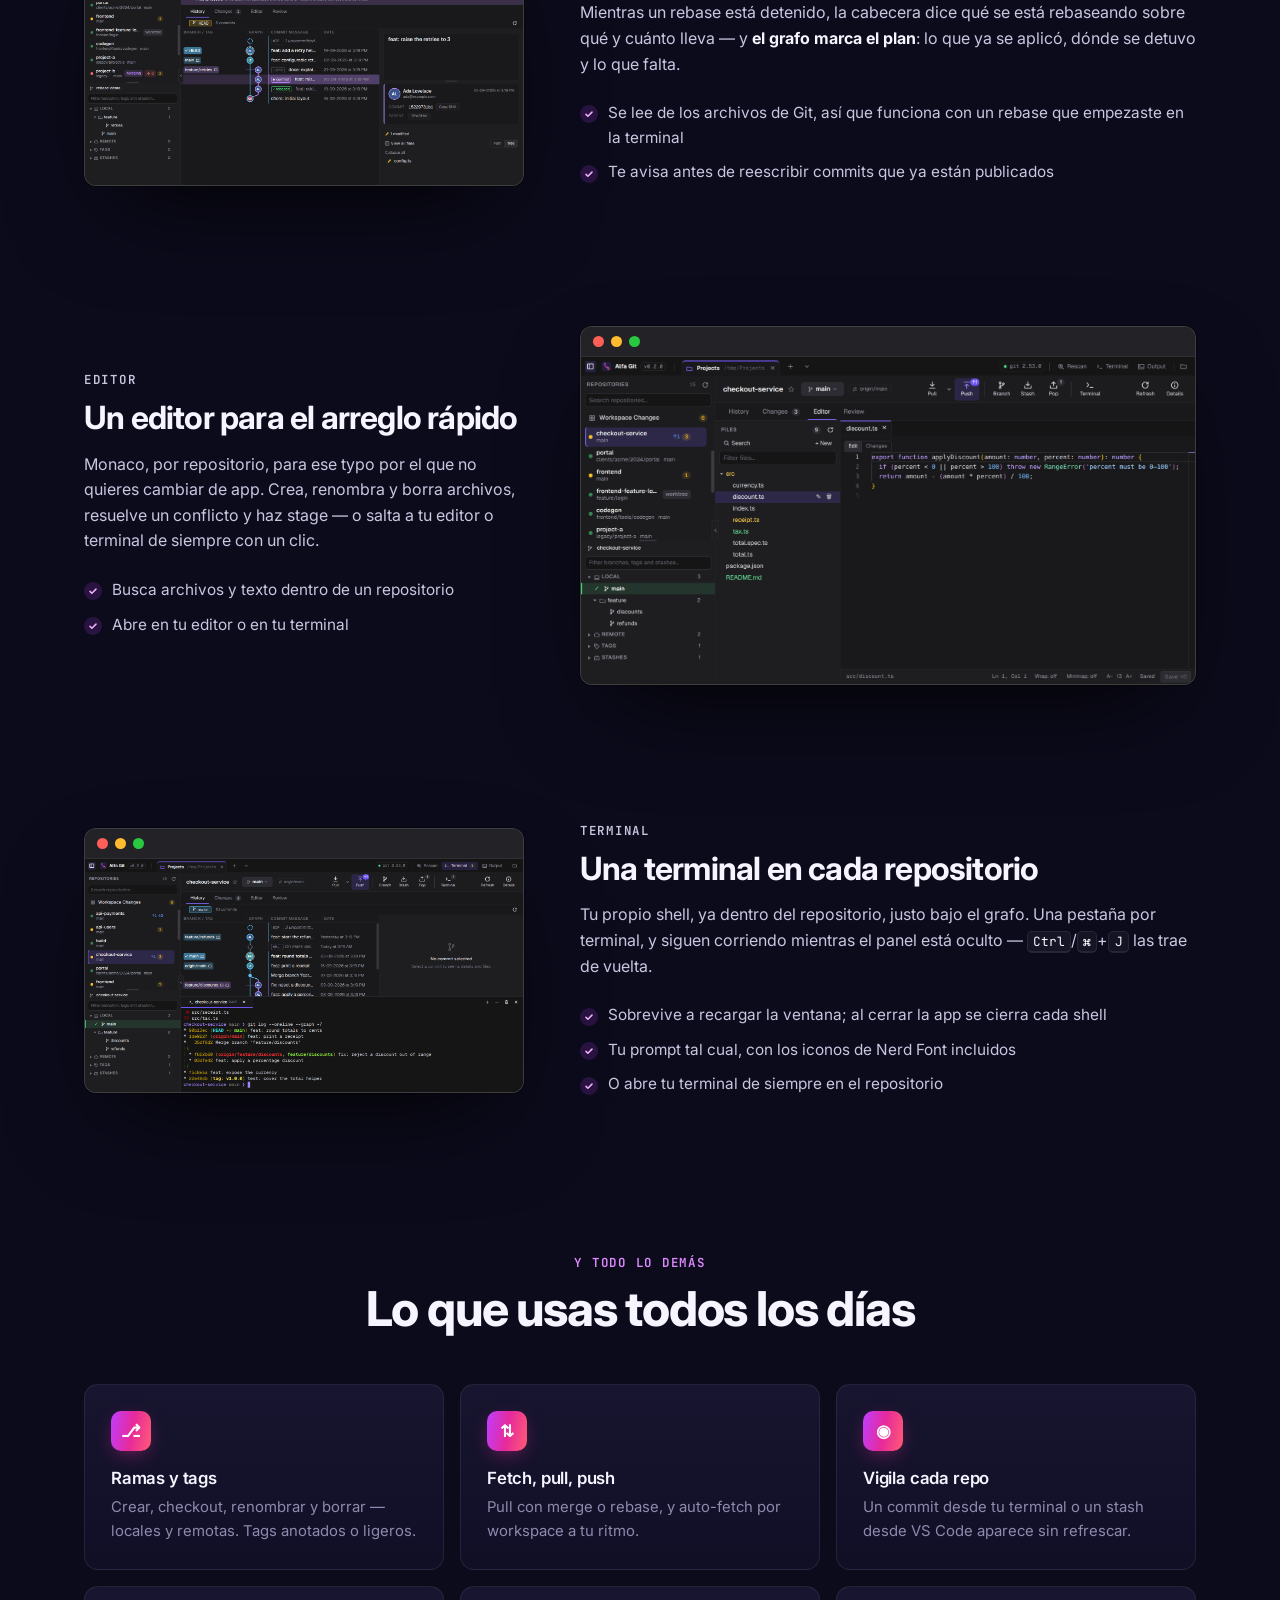
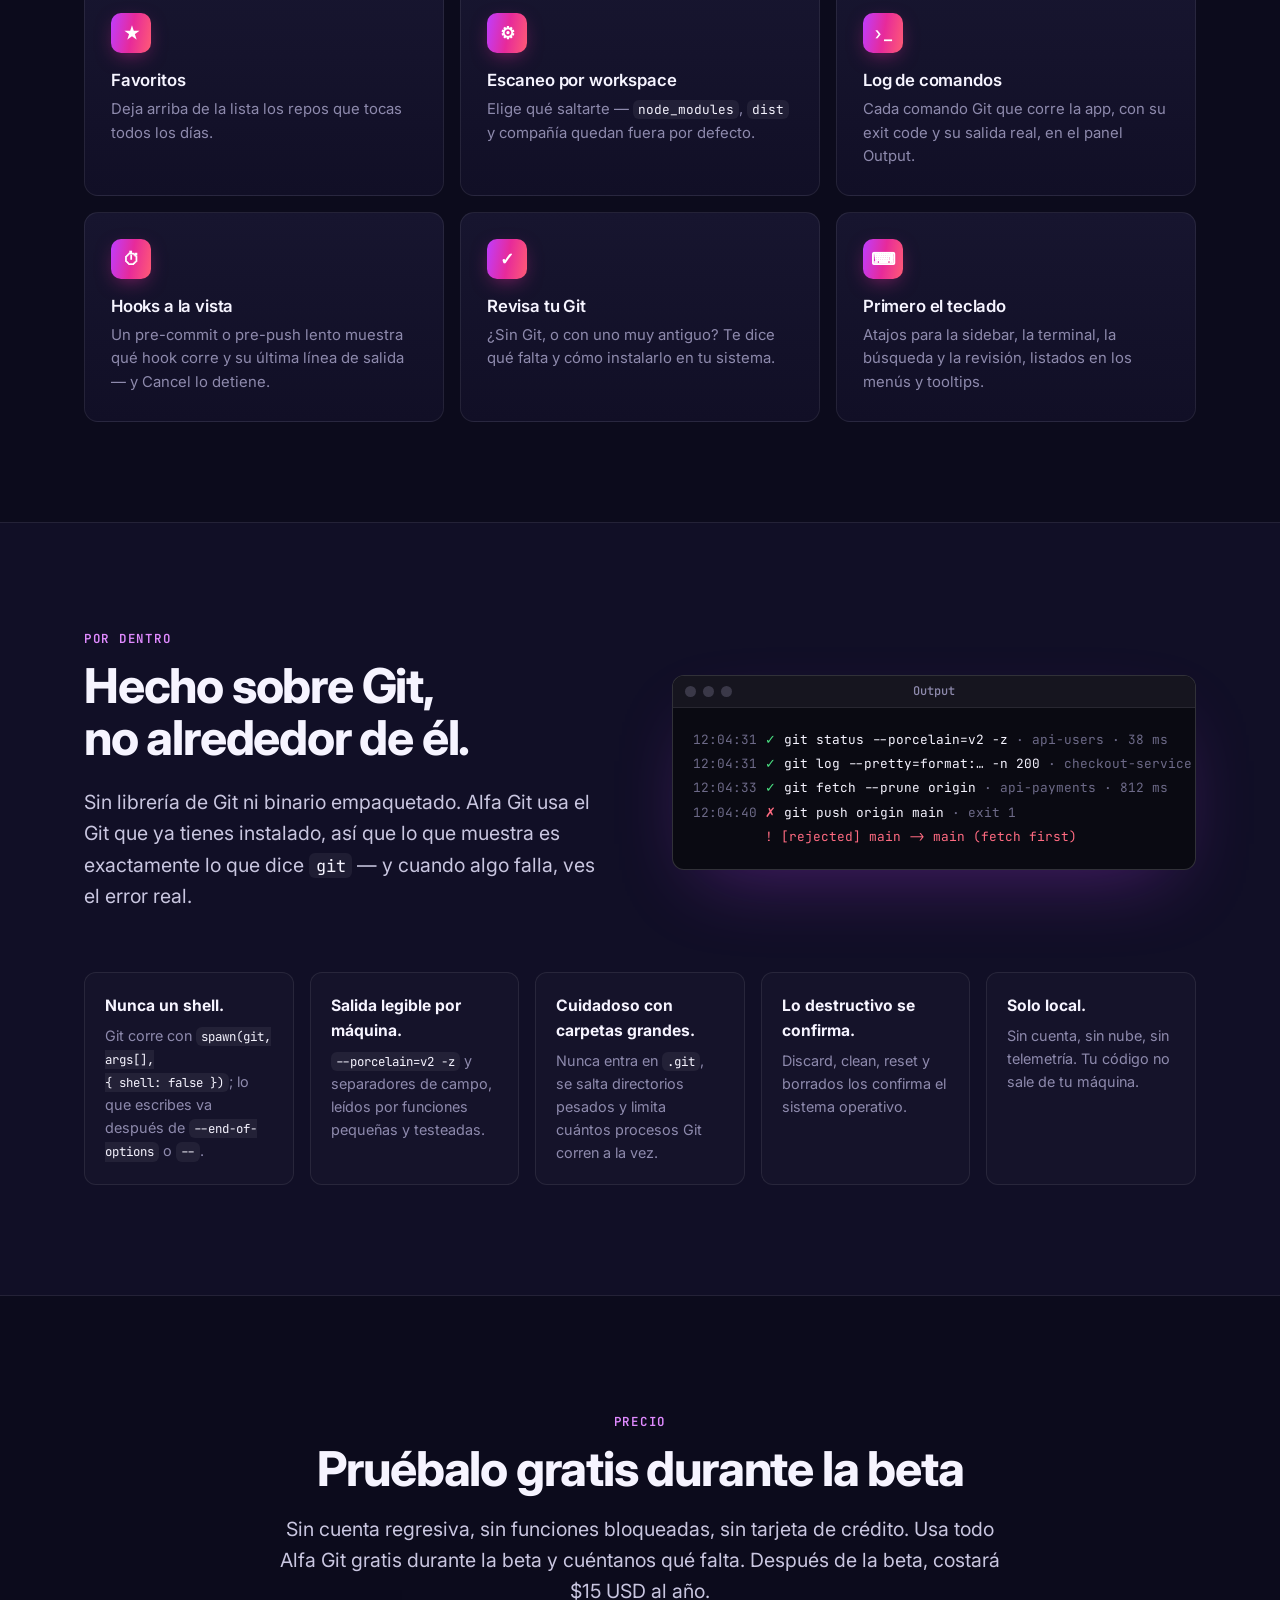
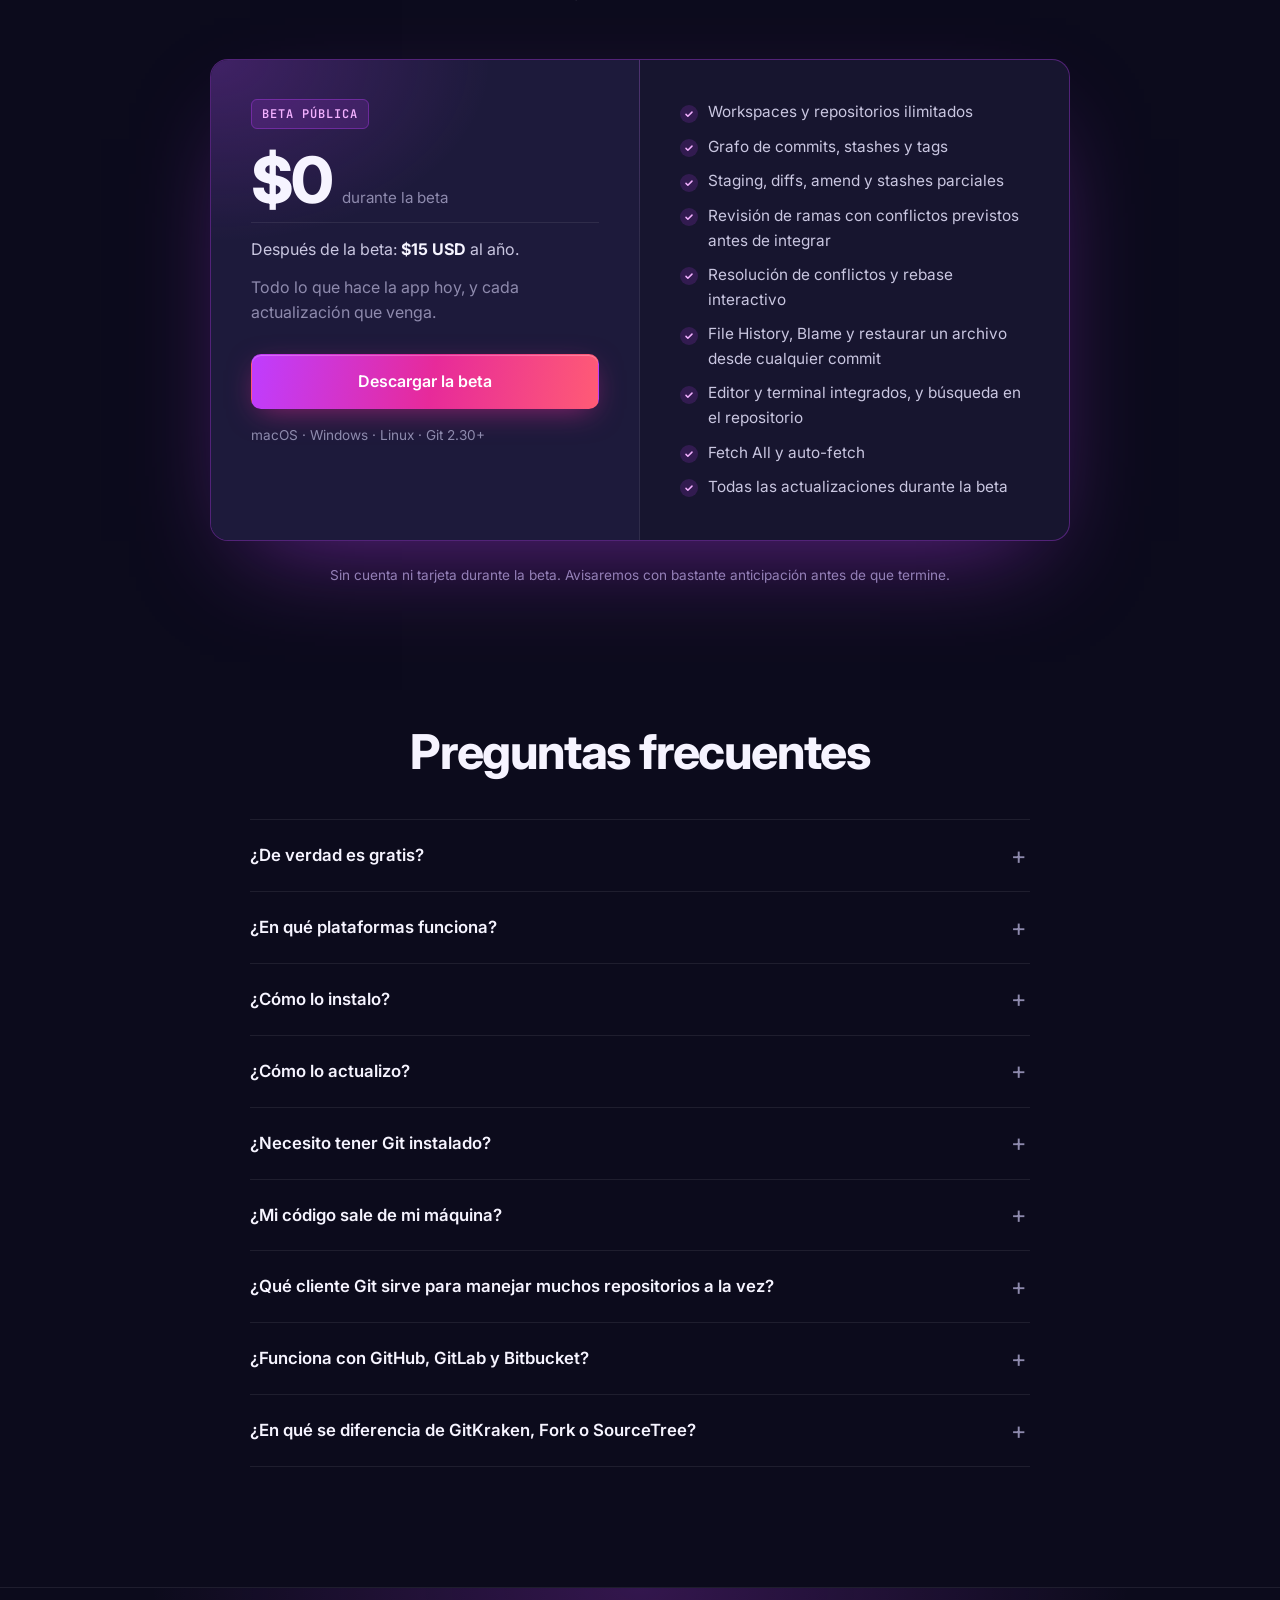
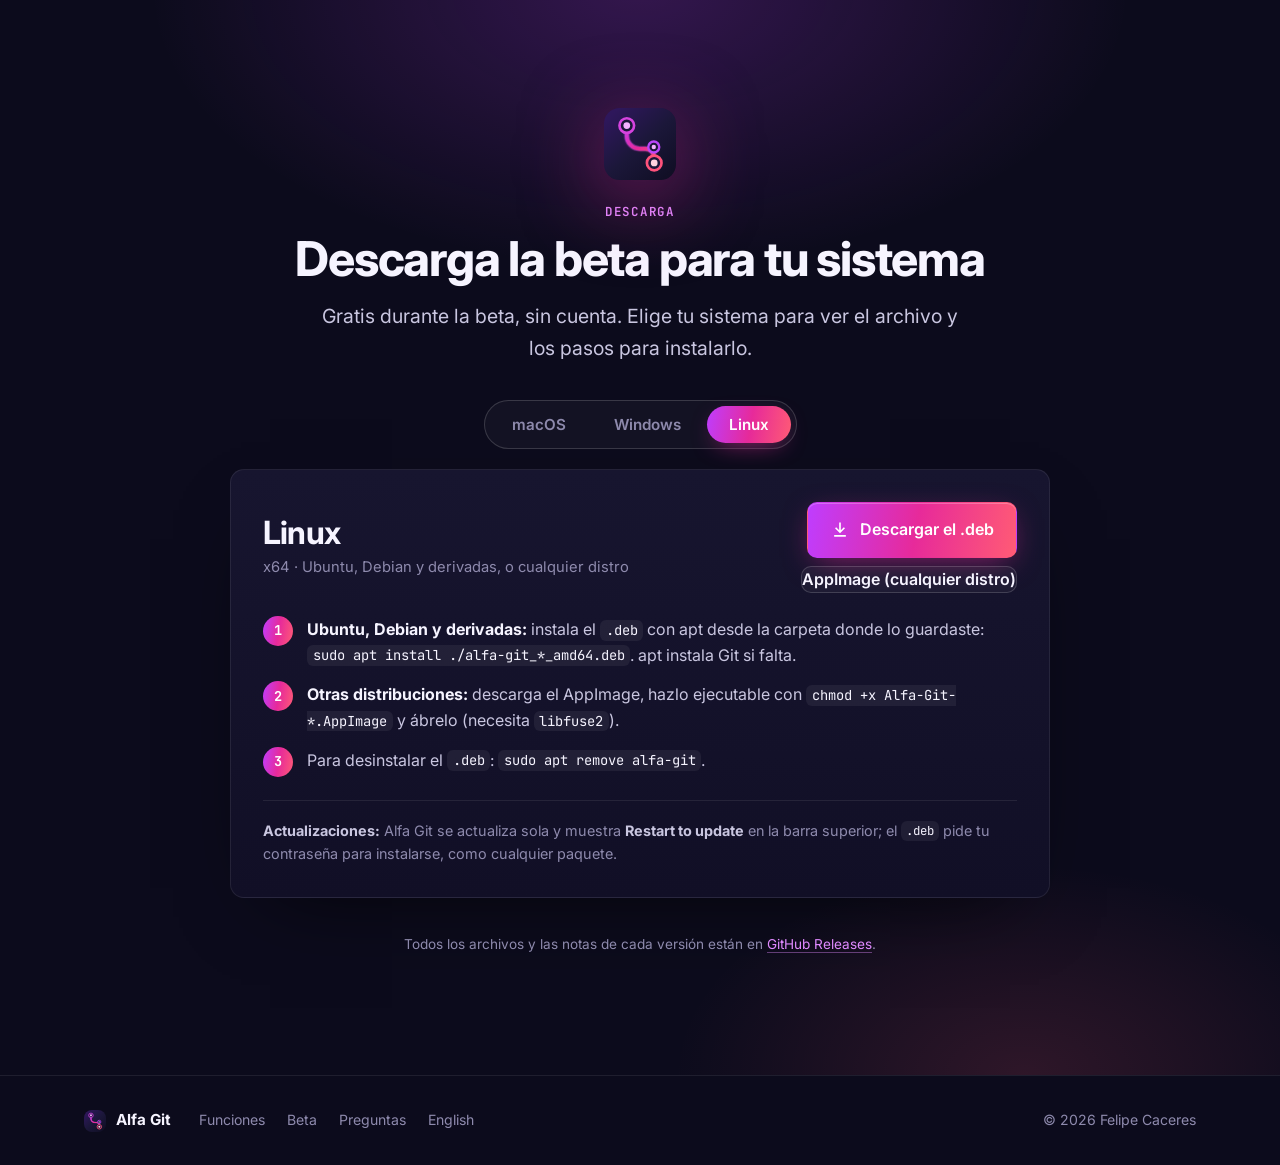
==== commit c535fe4b: "Landing: SEO, datos estructurados, sitemap, robots.txt y llms.txt" ====
--- a/es/index.html
+++ b/es/index.html
@@ -3,22 +3,157 @@
 <head>
   <meta charset="utf-8">
   <meta name="viewport" content="width=device-width, initial-scale=1">
-  <title>Alfa Git — el cliente Git para la carpeta donde viven todos tus repos</title>
-  <meta name="description" content="Alfa Git escanea tu carpeta de proyectos, encuentra cada repositorio Git y muestra el estado de cada uno. Grafo de commits, staging, revisión de ramas, conflictos, rebase, editor y terminal integrados. Gratis durante la beta.">
+  <title>Alfa Git — cliente Git para muchos repositorios · macOS, Windows, Linux</title>
+  <meta name="description" content="Alfa Git es un cliente Git de escritorio para la carpeta donde viven todos tus repositorios: encuentra cada repo y muestra cuáles tienen trabajo sin commitear. Grafo, revisión de ramas, conflictos, rebase. Beta gratis para macOS, Windows y Linux.">
+  <meta name="robots" content="index, follow, max-image-preview:large">
+  <meta name="author" content="Felipe Caceres">
   <meta name="theme-color" content="#110f26">
+  <link rel="canonical" href="https://alfagit.com/es/">
+  <link rel="alternate" hreflang="en" href="https://alfagit.com/">
+  <link rel="alternate" hreflang="es" href="https://alfagit.com/es/">
+  <link rel="alternate" hreflang="x-default" href="https://alfagit.com/">
+  <link rel="alternate" type="text/plain" title="Alfa Git summary for AI assistants" href="https://alfagit.com/llms.txt">
+  <meta property="og:type" content="website">
+  <meta property="og:site_name" content="Alfa Git">
+  <meta property="og:url" content="https://alfagit.com/es/">
   <meta property="og:title" content="Alfa Git — todos tus repositorios de un vistazo">
-  <meta property="og:description" content="Un cliente Git de escritorio para la carpeta donde viven todos tus repositorios. Gratis durante la beta.">
-  <meta property="og:image" content="../assets/workspace.png">
-  <meta property="og:type" content="website">
+  <meta property="og:description" content="Un cliente Git de escritorio para la carpeta donde viven todos tus repositorios. Beta gratis para macOS, Windows y Linux.">
+  <meta property="og:image" content="https://alfagit.com/assets/workspace.png">
+  <meta property="og:image:width" content="1600">
+  <meta property="og:image:height" content="851">
+  <meta property="og:image:alt" content="Workspace de Alfa Git con el estado de cada repositorio de una carpeta de proyectos">
   <meta property="og:locale" content="es_ES">
-  <link rel="alternate" hreflang="en" href="../">
-  <link rel="alternate" hreflang="es" href="./">
+  <meta property="og:locale:alternate" content="en_US">
+  <meta name="twitter:card" content="summary_large_image">
+  <meta name="twitter:title" content="Alfa Git — todos tus repositorios de un vistazo">
+  <meta name="twitter:description" content="Un cliente Git de escritorio para la carpeta donde viven todos tus repositorios. Beta gratis para macOS, Windows y Linux.">
+  <meta name="twitter:image" content="https://alfagit.com/assets/workspace.png">
+  <script type="application/ld+json">
+{
+    "@context": "https://schema.org",
+    "@type": "SoftwareApplication",
+    "name": "Alfa Git",
+    "alternateName": "AlfaGit",
+    "url": "https://alfagit.com/es/",
+    "description": "Alfa Git es un cliente Git de escritorio para la carpeta donde viven todos tus repositorios: encuentra cada repo y muestra cuáles tienen trabajo sin commitear. Grafo, revisión de ramas, conflictos, rebase. Beta gratis para macOS, Windows y Linux.",
+    "applicationCategory": "DeveloperApplication",
+    "applicationSubCategory": "Git client",
+    "operatingSystem": "macOS (Apple Silicon), Windows 10, Windows 11, Linux (Ubuntu, Debian, AppImage)",
+    "downloadUrl": "https://alfagit.com/es/#download",
+    "image": "https://alfagit.com/assets/workspace.png",
+    "screenshot": "https://alfagit.com/assets/workspace.png",
+    "inLanguage": "es",
+    "isAccessibleForFree": true,
+    "offers": {
+      "@type": "Offer",
+      "price": "0",
+      "priceCurrency": "USD",
+      "description": "Gratis durante la beta pública; $15 USD al año después."
+    },
+    "author": {
+      "@type": "Person",
+      "name": "Felipe Caceres"
+    },
+    "featureList": [
+      "Scans a folder and lists every Git repository with its own status",
+      "Workspace Changes: which repositories have uncommitted work, conflicts or commits to pull",
+      "Fetch All across every repository",
+      "Commit graph with branches, tags and stashes",
+      "Staging, word-level diffs, amend and partial stashes",
+      "Branch review like a pull request, with merge conflicts predicted before merging",
+      "Conflict resolution and interactive rebase",
+      "File History and Blame",
+      "Built-in code editor (Monaco) and integrated terminal",
+      "Uses the Git CLI installed on the system; no account, no telemetry"
+    ]
+  }
+  </script>
   <link rel="icon" type="image/svg+xml" href="../assets/icon.svg">
   <link rel="apple-touch-icon" href="../assets/icon.png">
   <link rel="preconnect" href="https://fonts.googleapis.com">
   <link rel="preconnect" href="https://fonts.gstatic.com" crossorigin>
   <link href="https://fonts.googleapis.com/css2?family=Inter:wght@400;500;600;700;800&family=JetBrains+Mono:wght@400;500&display=swap" rel="stylesheet">
-  <link rel="stylesheet" href="../styles.css">
+  <link rel="stylesheet" href="../styles.css?v=ad00c78672">
+  <script type="application/ld+json">
+{
+  "@context": "https://schema.org",
+  "@type": "FAQPage",
+  "mainEntity": [
+    {
+      "@type": "Question",
+      "name": "¿De verdad es gratis?",
+      "acceptedAnswer": {
+        "@type": "Answer",
+        "text": "Sí. Durante la beta todas las funciones son gratis, sin cuenta y sin tarjeta. Después de la beta, el precio será $15 USD al año, y avisaremos con bastante anticipación antes de que termine."
+      }
+    },
+    {
+      "@type": "Question",
+      "name": "¿En qué plataformas funciona?",
+      "acceptedAnswer": {
+        "@type": "Answer",
+        "text": "macOS en Apple Silicon (M1 o posterior), Windows 10 y 11 en x64, y Linux x64: un paquete .deb para Ubuntu, Debian y sus derivadas, y un AppImage que funciona en las demás distribuciones."
+      }
+    },
+    {
+      "@type": "Question",
+      "name": "¿Cómo lo instalo?",
+      "acceptedAnswer": {
+        "@type": "Answer",
+        "text": "Cada sistema tiene sus pasos en Descarga. Mientras Alfa Git esté en beta sus builds todavía no están firmadas por Apple ni Microsoft, así que macOS te pide confiar en la app una vez (Ajustes del Sistema › Privacidad y seguridad › Abrir igualmente) y Windows SmartScreen puede pedirte Más información › Ejecutar de todas formas."
+      }
+    },
+    {
+      "@type": "Question",
+      "name": "¿Cómo lo actualizo?",
+      "acceptedAnswer": {
+        "@type": "Answer",
+        "text": "En Windows y Linux, Alfa Git se actualiza sola: descarga las versiones nuevas en segundo plano y muestra Restart to update en la barra superior; se instala cuando haces clic. En macOS te avisa cuando sale una versión nueva y te trae a esta página para descargarla. Si te quedas varias versiones atrás, te pide actualizar para que no te pierdas nada. También puedes buscar en el momento desde Help › Check for Updates…."
+      }
+    },
+    {
+      "@type": "Question",
+      "name": "¿Necesito tener Git instalado?",
+      "acceptedAnswer": {
+        "@type": "Answer",
+        "text": "Sí — Git 2.30 o superior. El .deb depende de él, así que apt lo instala si no lo tienes. Alfa Git usa tu propio Git, con tu configuración, credenciales y hooks, en lugar de traer uno propio. Prever conflictos en la revisión necesita Git 2.38 o superior; el resto funciona desde 2.30."
+      }
+    },
+    {
+      "@type": "Question",
+      "name": "¿Mi código sale de mi máquina?",
+      "acceptedAnswer": {
+        "@type": "Answer",
+        "text": "No. No hay cuenta, ni sincronización en la nube, ni telemetría. El único tráfico de red es el Git que tú pides (fetch, pull y push a tus propios remotos) y la consulta de versiones nuevas en GitHub, que no envía nada sobre ti ni sobre tus repositorios."
+      }
+    },
+    {
+      "@type": "Question",
+      "name": "¿Qué cliente Git sirve para manejar muchos repositorios a la vez?",
+      "acceptedAnswer": {
+        "@type": "Answer",
+        "text": "Alfa Git está hecho justo para eso. Abre la carpeta donde viven tus repositorios (un ~/Projects con servicios, librerías y apps) y lista cada repositorio que hay dentro — worktrees, submódulos y repos anidados incluidos— con su propio estado. Workspace Changes muestra cuáles tienen trabajo sin commitear, conflictos o commits por traer, y Fetch All los actualiza todos juntos."
+      }
+    },
+    {
+      "@type": "Question",
+      "name": "¿Funciona con GitHub, GitLab y Bitbucket?",
+      "acceptedAnswer": {
+        "@type": "Answer",
+        "text": "Sí. Alfa Git usa el Git instalado en tu máquina, así que hace fetch, pull y push a cualquier remoto al que Git llegue —GitHub, GitLab, Bitbucket, Azure DevOps o tu propio servidor— con tus llaves SSH y tu credential helper de siempre. No hay que iniciar sesión en nada."
+      }
+    },
+    {
+      "@type": "Question",
+      "name": "¿En qué se diferencia de GitKraken, Fork o SourceTree?",
+      "acceptedAnswer": {
+        "@type": "Answer",
+        "text": "Esos son muy buenos con un repositorio a la vez. Alfa Git está pensado para una carpeta con muchos repositorios: la escanea una vez y te muestra el estado de todos juntos, y luego te da un cliente completo por repo."
+      }
+    }
+  ]
+}
+  </script>
 </head>
 <body>
   <a class="skip" href="#main">Saltar al contenido</a>
@@ -436,6 +571,20 @@
           <p>No. No hay cuenta, ni sincronización en la nube, ni telemetría. El único tráfico de red es el Git que tú
             pides (fetch, pull y push a tus propios remotos) y la consulta de versiones nuevas en GitHub, que no envía
             nada sobre ti ni sobre tus repositorios.</p>
+        </details>
+        <details>
+          <summary>¿Qué cliente Git sirve para manejar muchos repositorios a la vez?</summary>
+          <p>Alfa Git está hecho justo para eso. Abre la carpeta donde viven tus repositorios (un
+            <code>~/Projects</code> con servicios, librerías y apps) y lista cada repositorio que hay dentro —
+            worktrees, submódulos y repos anidados incluidos— con su propio estado. <strong>Workspace Changes</strong>
+            muestra cuáles tienen trabajo sin commitear, conflictos o commits por traer, y <strong>Fetch All</strong>
+            los actualiza todos juntos.</p>
+        </details>
+        <details>
+          <summary>¿Funciona con GitHub, GitLab y Bitbucket?</summary>
+          <p>Sí. Alfa Git usa el Git instalado en tu máquina, así que hace fetch, pull y push a cualquier remoto al
+            que Git llegue —GitHub, GitLab, Bitbucket, Azure DevOps o tu propio servidor— con tus llaves SSH y tu
+            credential helper de siempre. No hay que iniciar sesión en nada.</p>
         </details>
         <details>
           <summary>¿En qué se diferencia de GitKraken, Fork o SourceTree?</summary>
@@ -551,6 +700,6 @@
     </div>
   </footer>
 
-  <script src="../site.js"></script>
+  <script src="../site.js?v=e6be330235"></script>
 </body>
 </html>
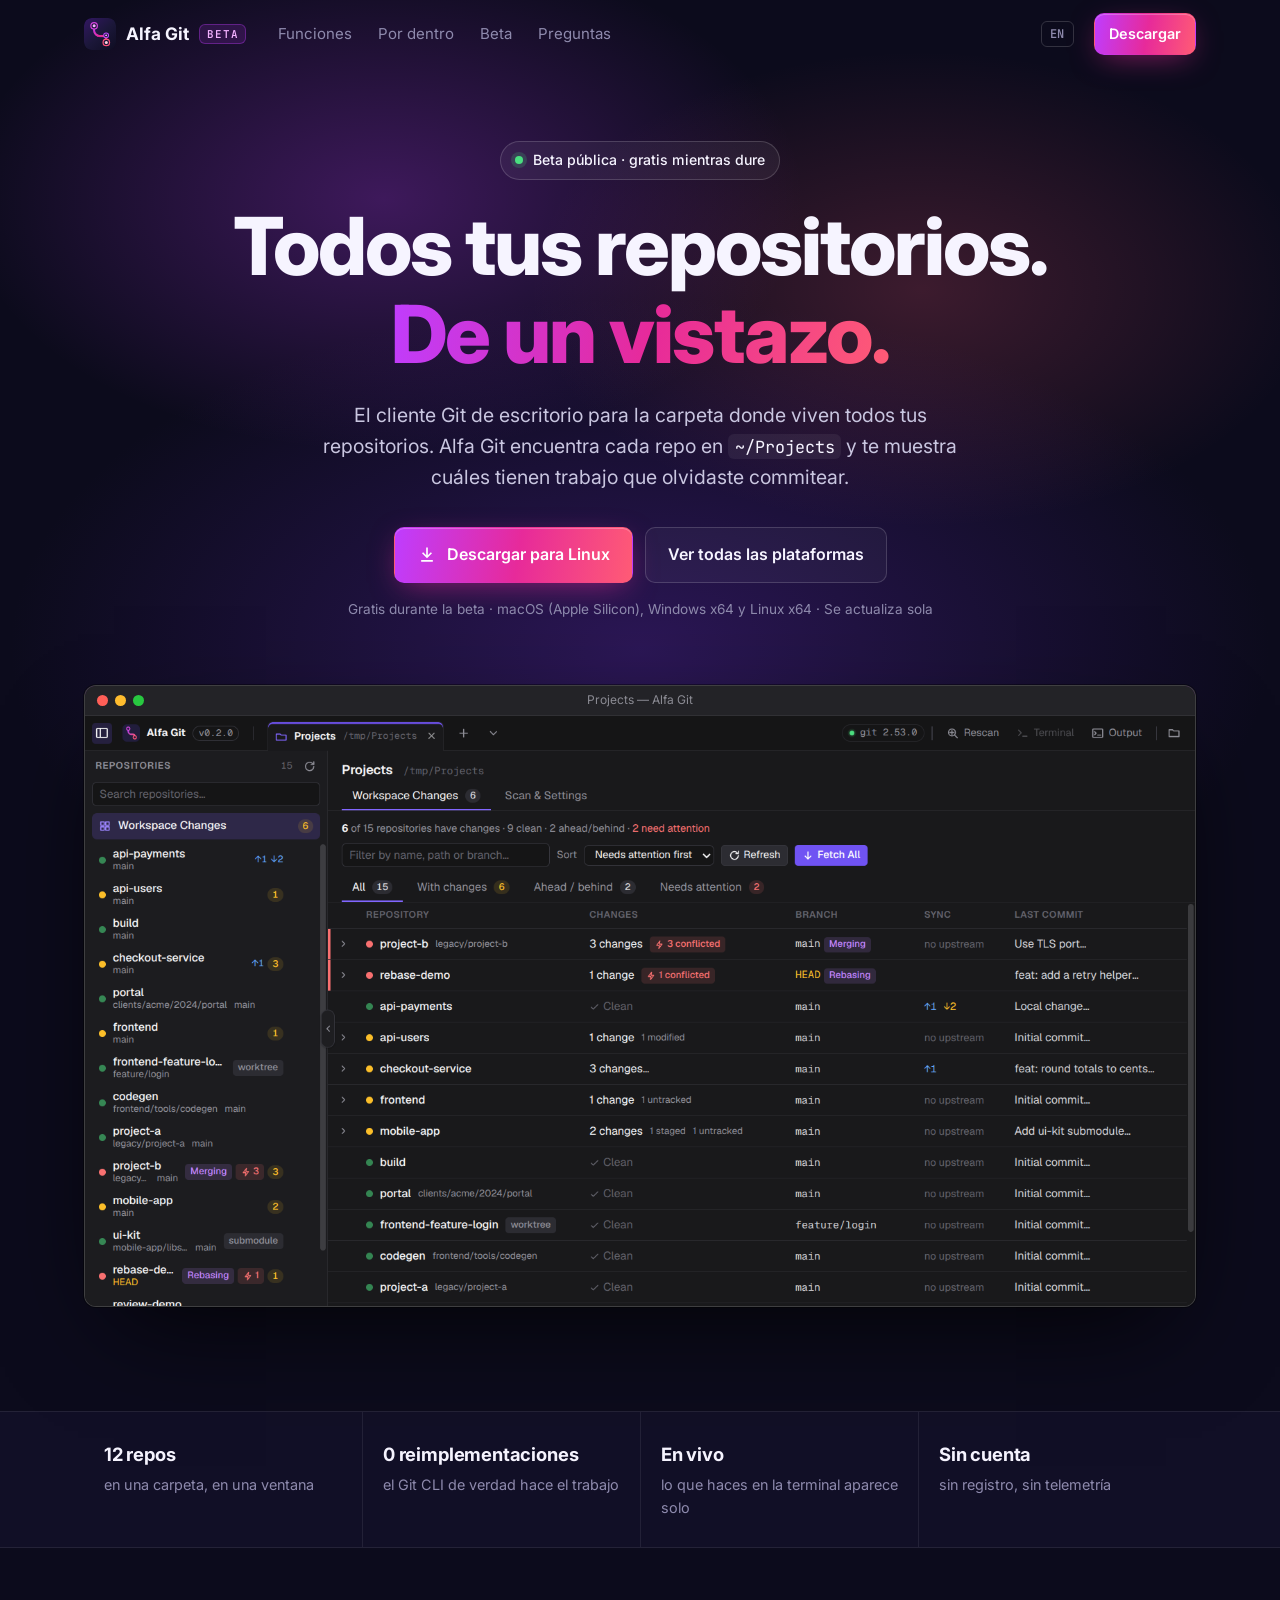
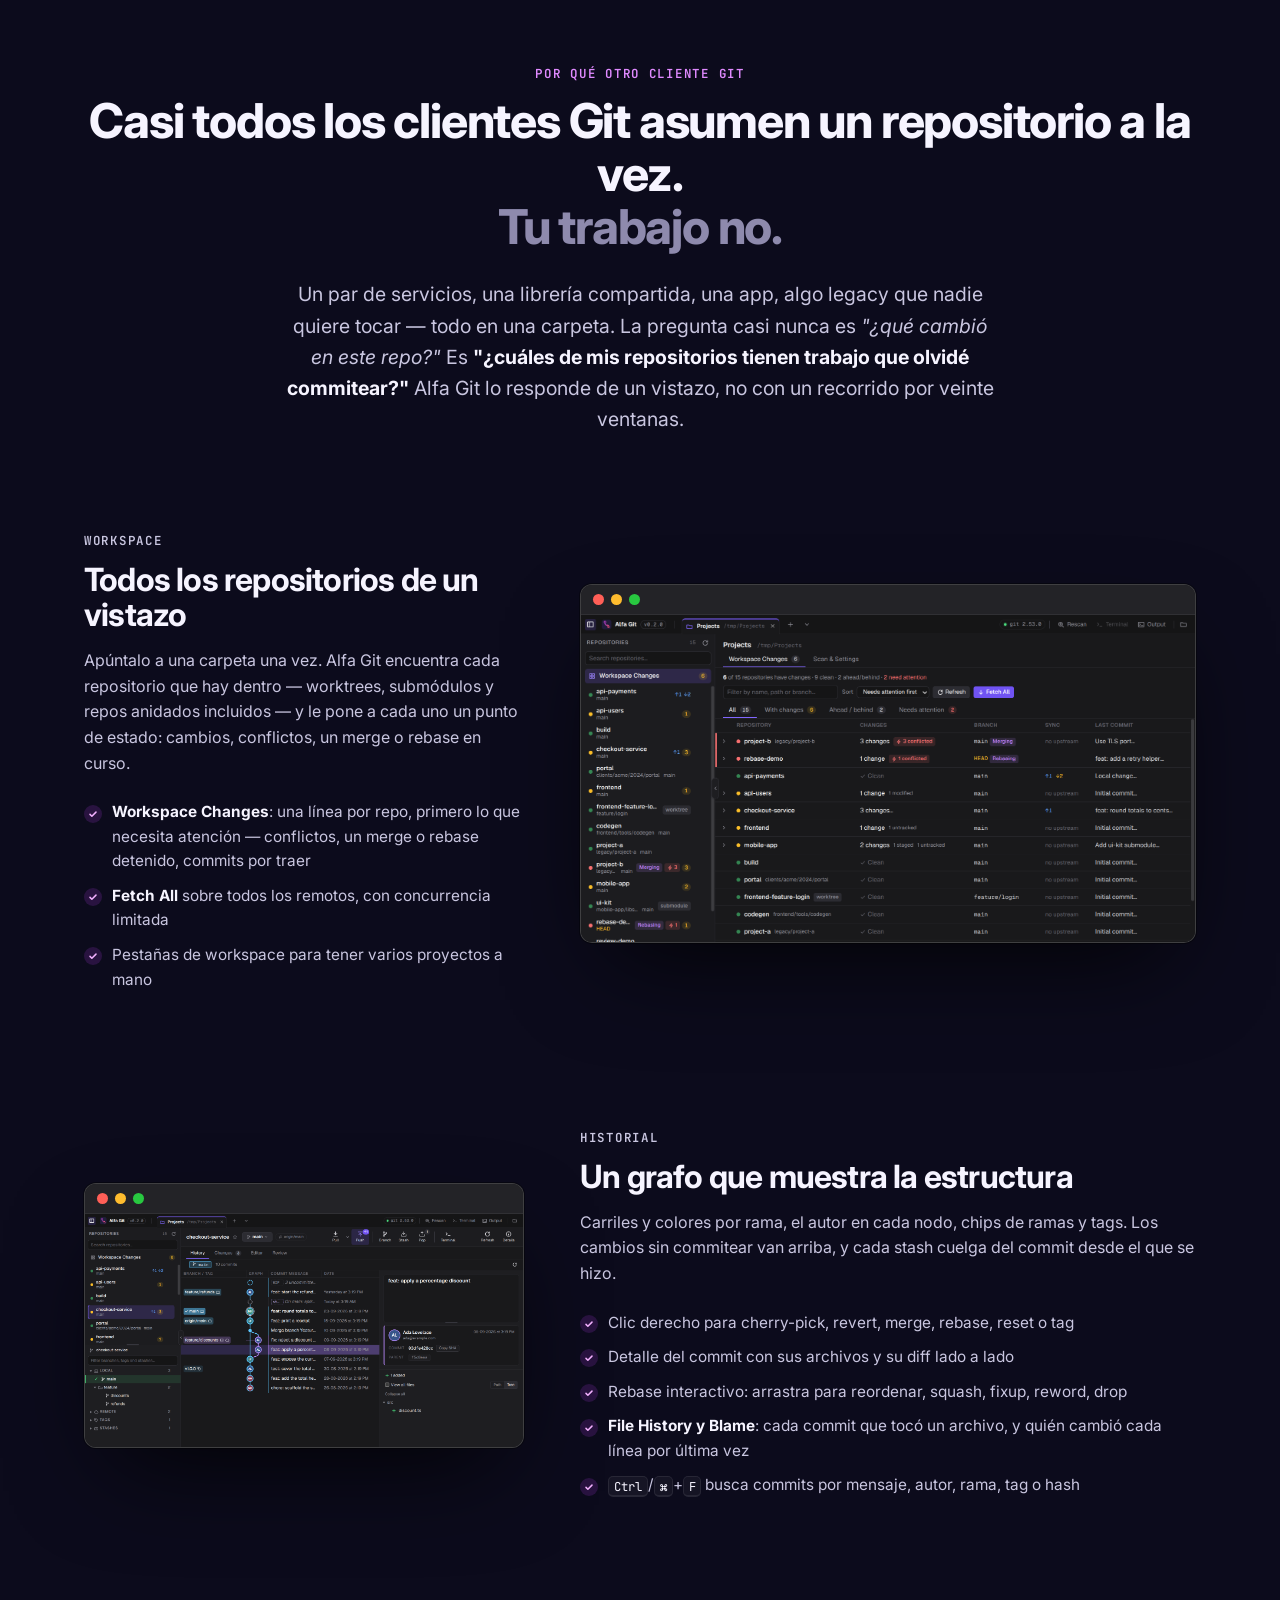
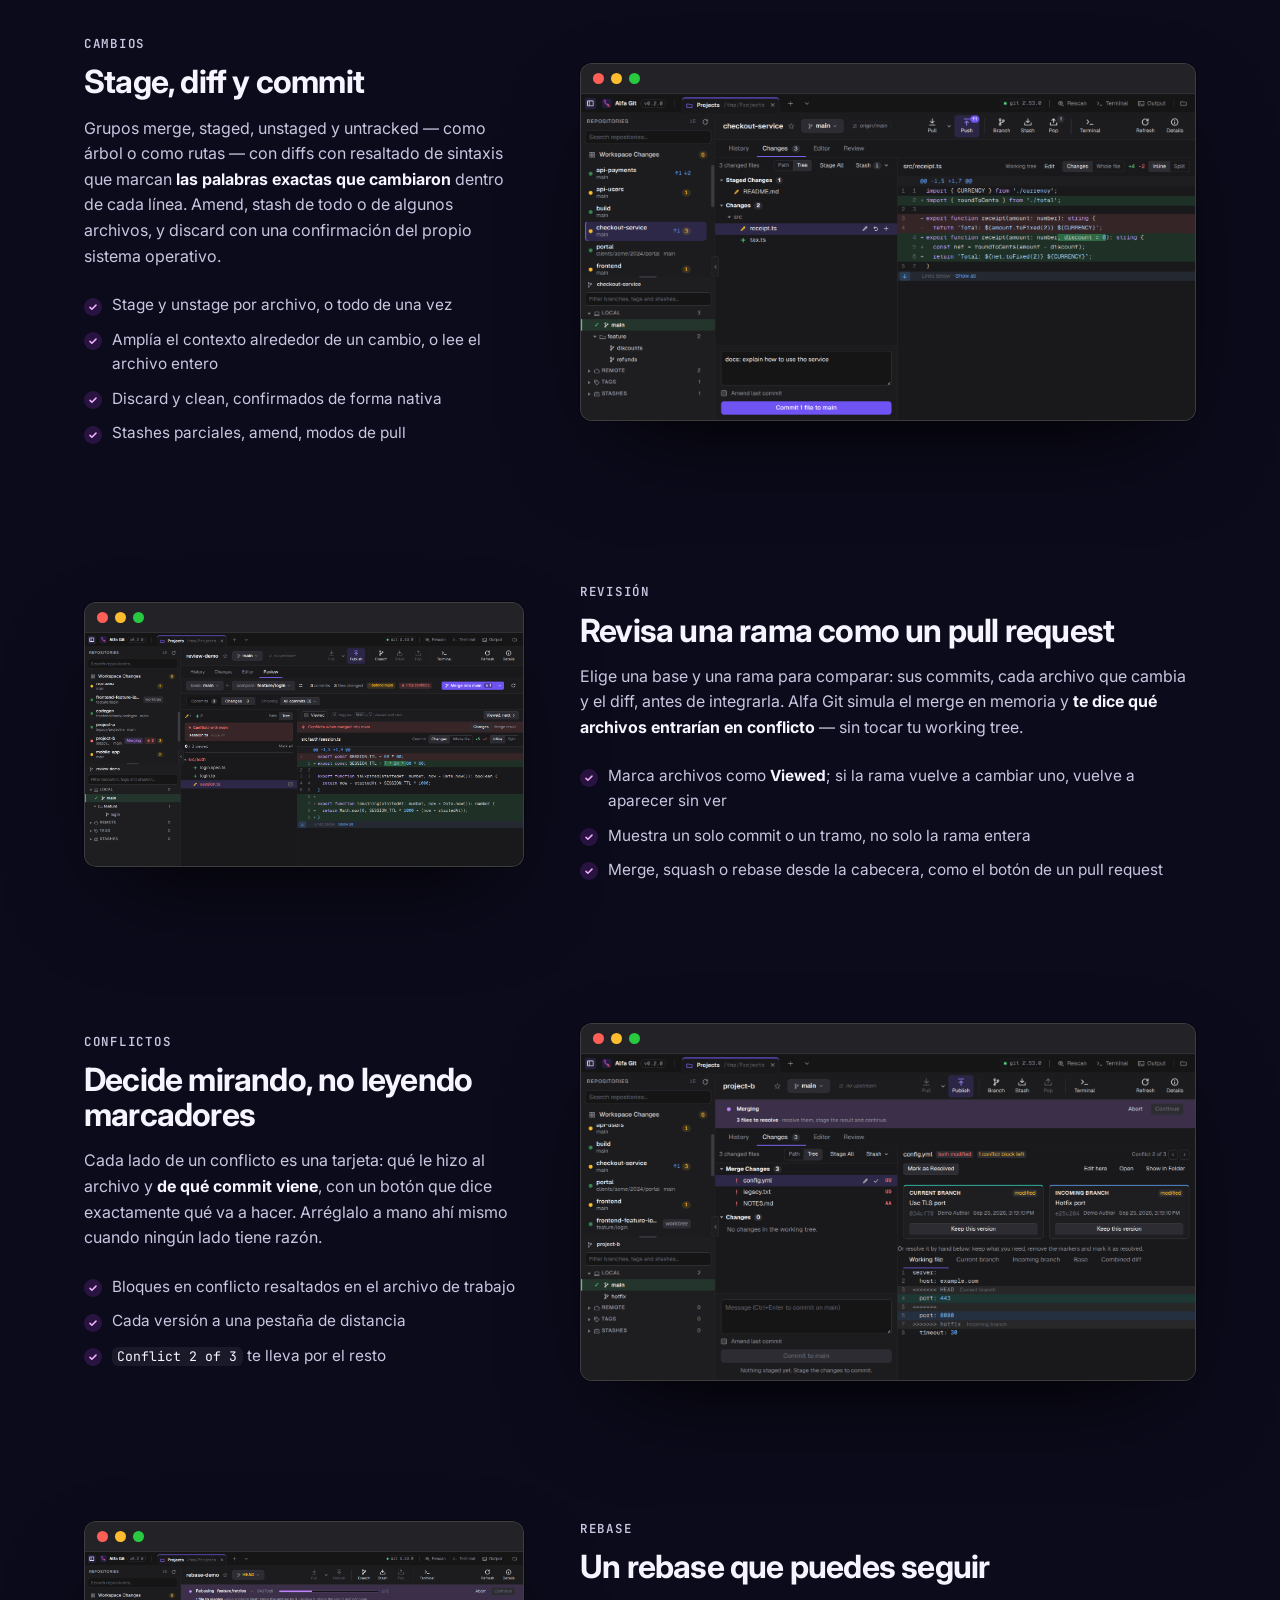
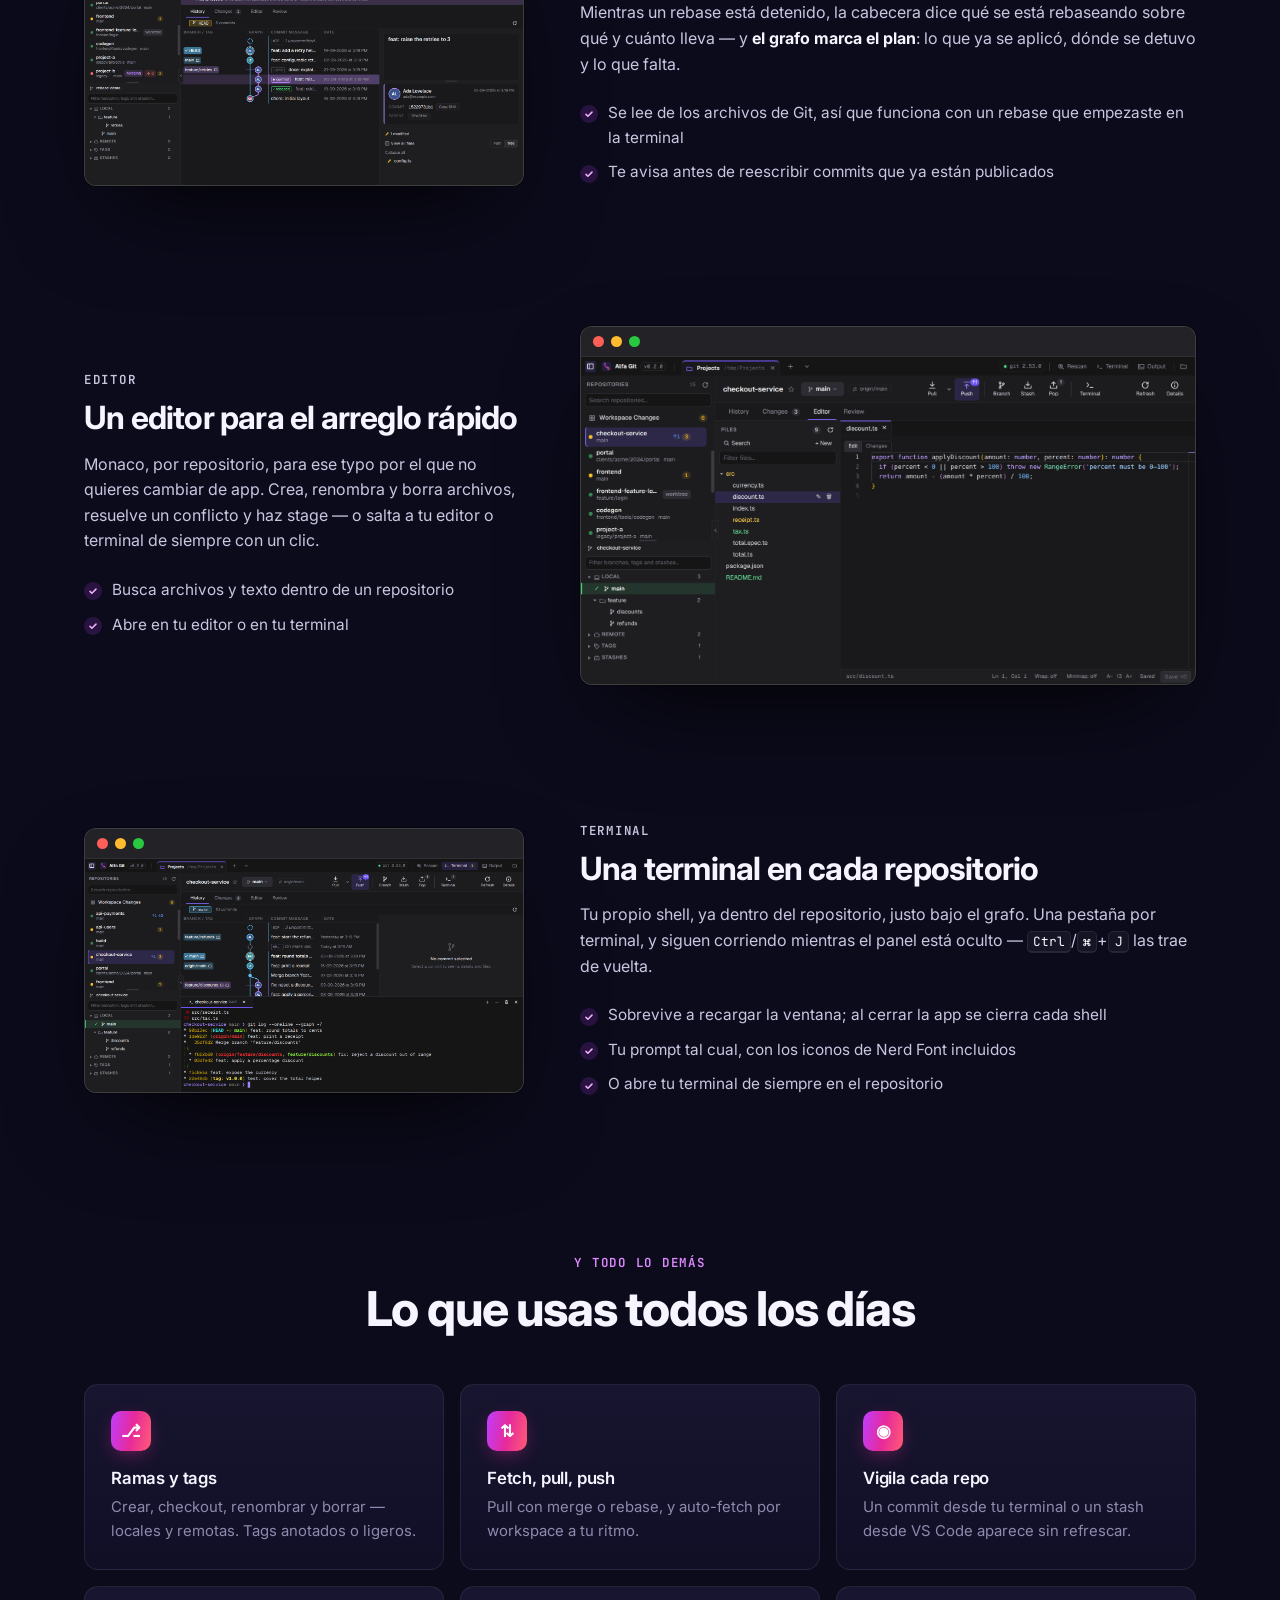
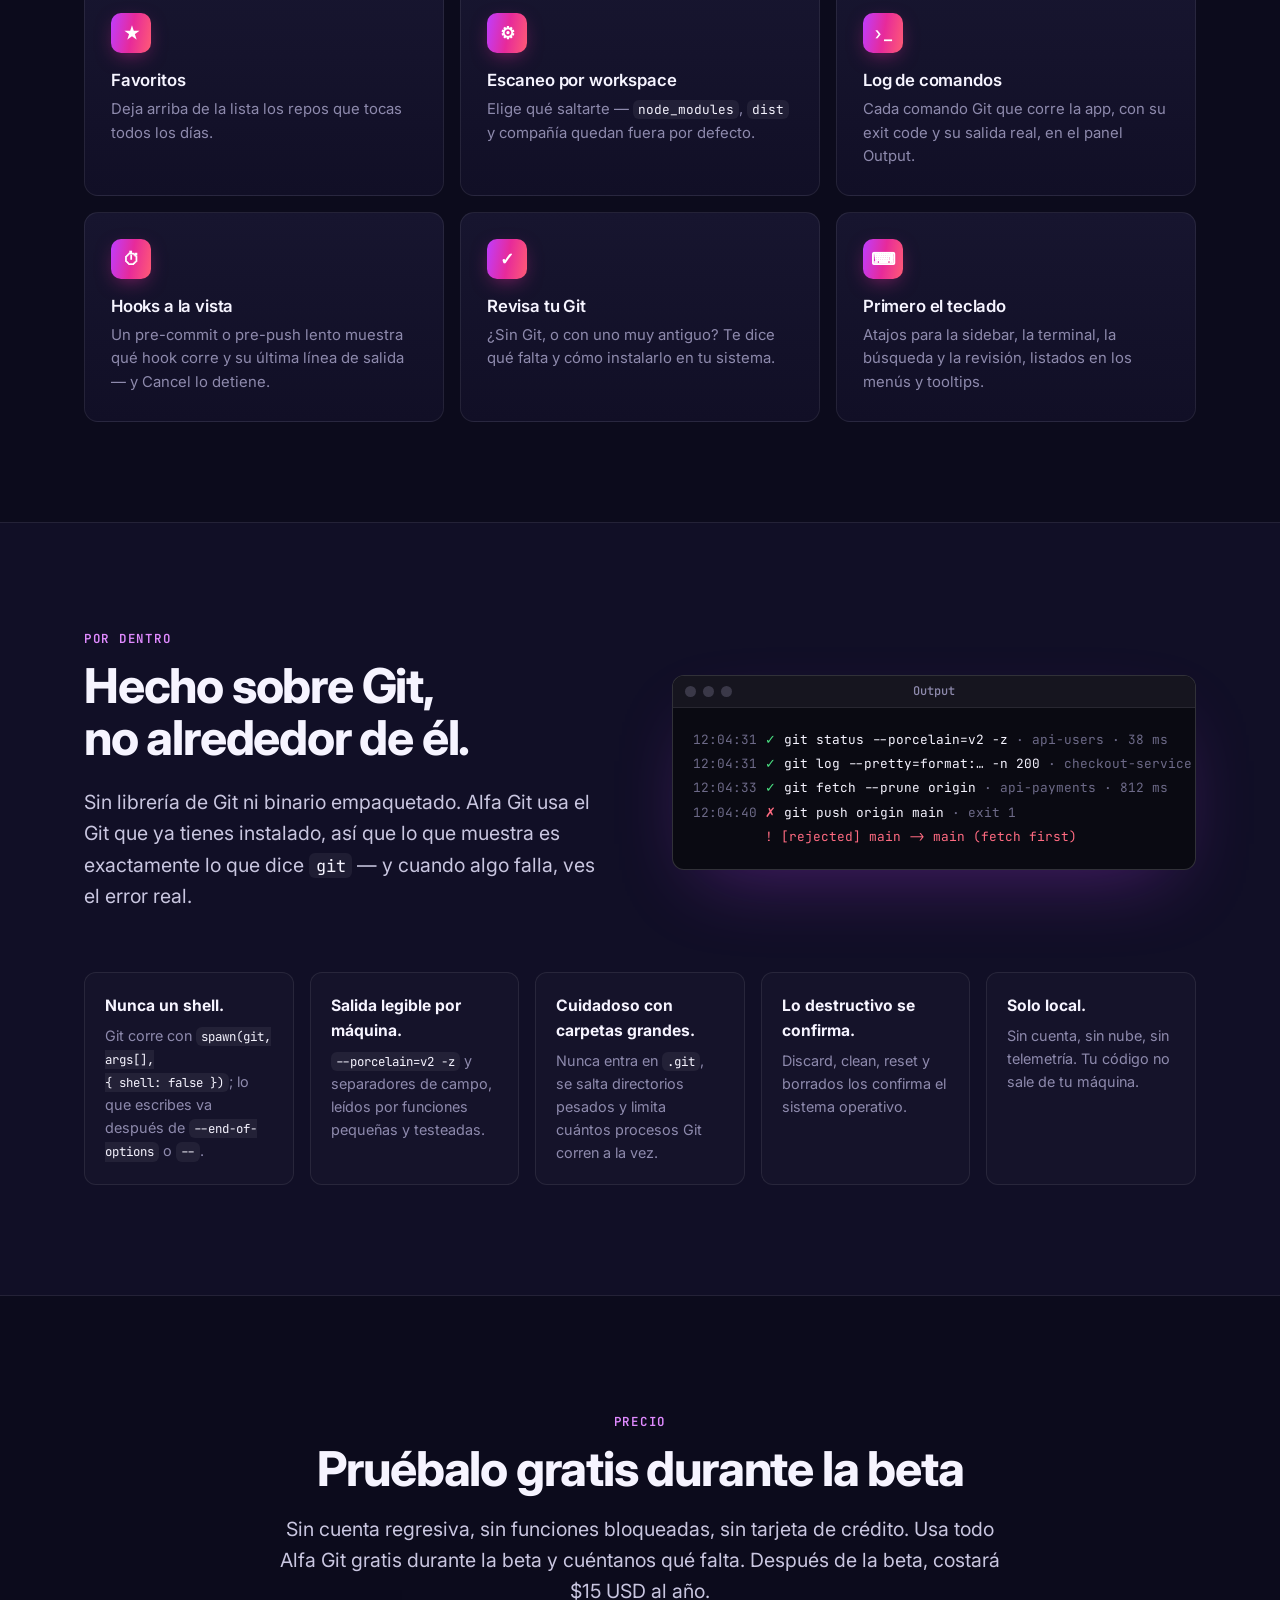
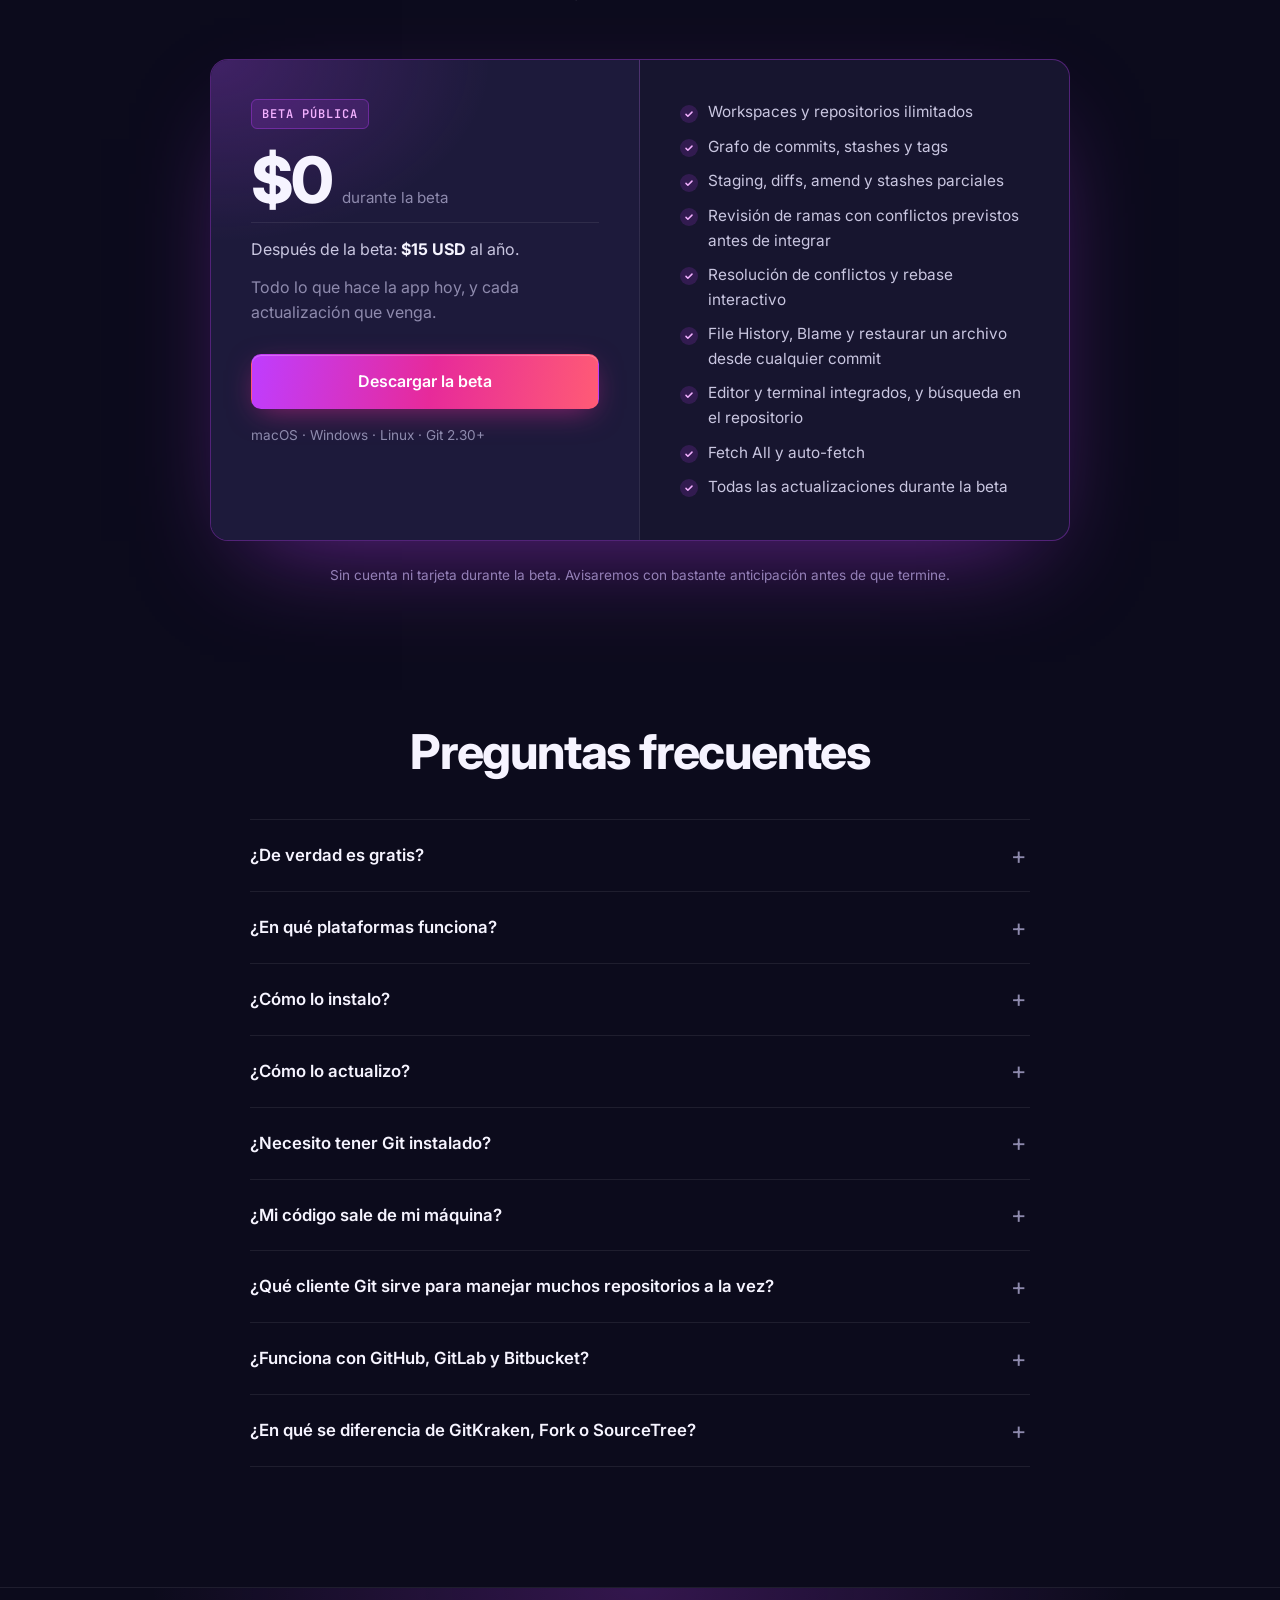
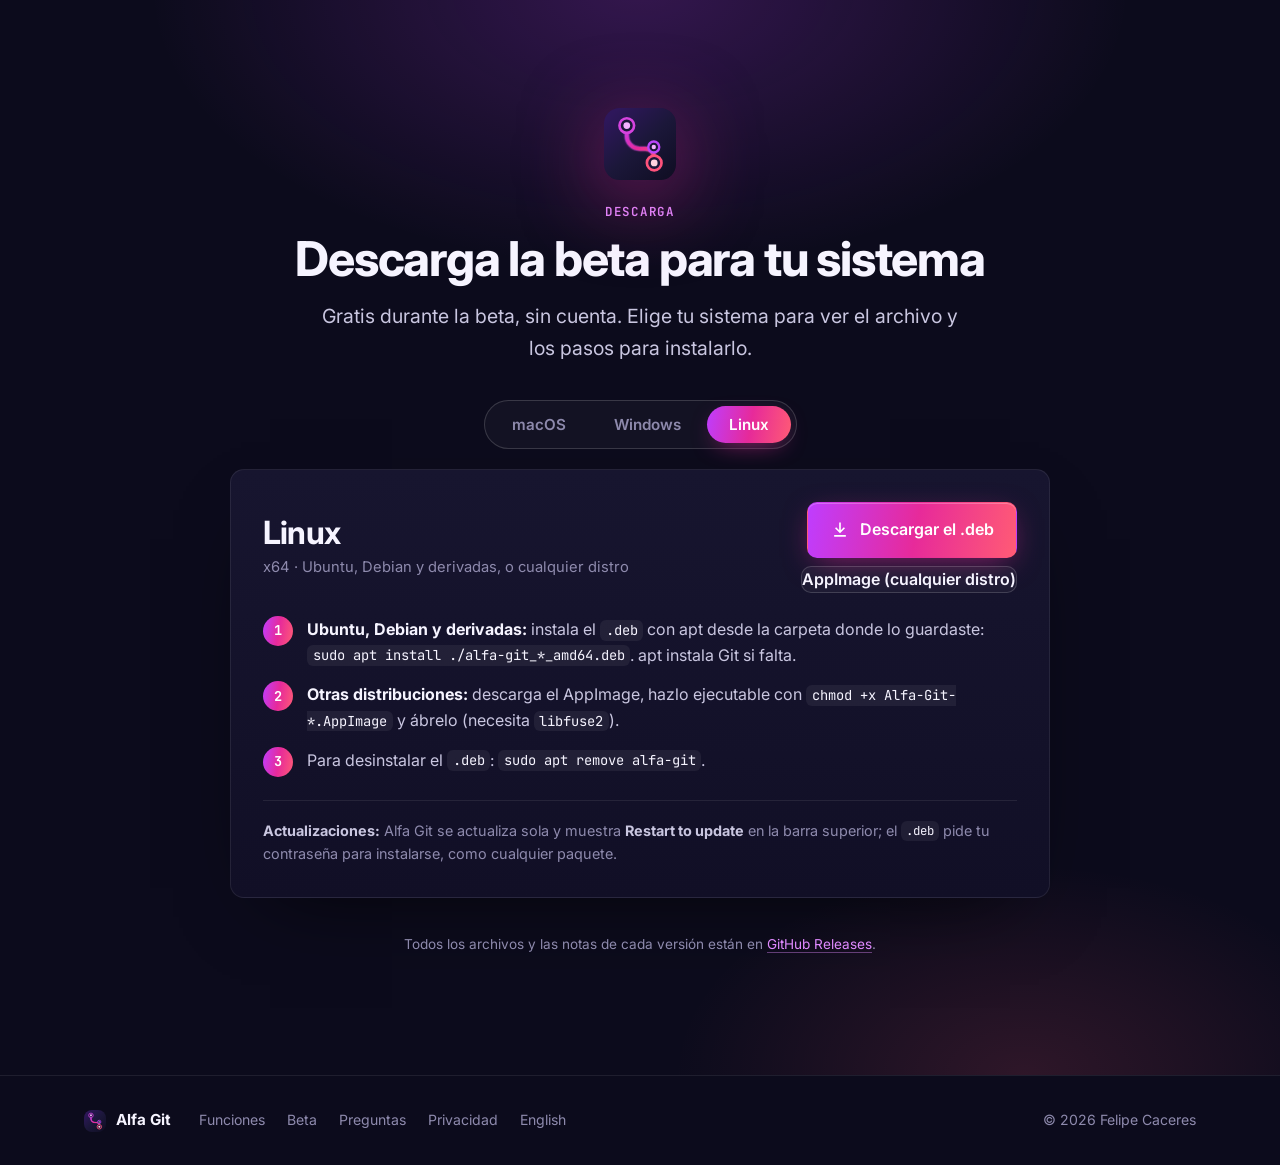
==== commit a31f7fed: "Landing: política de privacidad en /privacy/ y /es/privacy/ Co-Authored-By: Claude Opus 5.5 <noreply" ====
--- a/es/index.html
+++ b/es/index.html
@@ -73,7 +73,7 @@
   <link rel="preconnect" href="https://fonts.googleapis.com">
   <link rel="preconnect" href="https://fonts.gstatic.com" crossorigin>
   <link href="https://fonts.googleapis.com/css2?family=Inter:wght@400;500;600;700;800&family=JetBrains+Mono:wght@400;500&display=swap" rel="stylesheet">
-  <link rel="stylesheet" href="../styles.css?v=ad00c78672">
+  <link rel="stylesheet" href="../styles.css?v=74f2b07045">
   <script type="application/ld+json">
 {
   "@context": "https://schema.org",
@@ -694,6 +694,7 @@
         <a href="#features">Funciones</a>
         <a href="#beta">Beta</a>
         <a href="#faq">Preguntas</a>
+        <a href="privacy/">Privacidad</a>
         <a href="../" hreflang="en" lang="en">English</a>
       </nav>
       <p>© <span id="year">2026</span> Felipe Caceres</p>
--- a/styles.css
+++ b/styles.css
@@ -329,9 +329,22 @@
 /* Footer */
 .footer { border-top: 1px solid var(--border); padding: 32px 0; font-size: 0.88rem; color: var(--text-muted); }
 .footer__inner { display: flex; align-items: center; gap: 28px; flex-wrap: wrap; }
-.footer nav { display: flex; gap: 22px; }
+.footer nav { display: flex; flex-wrap: wrap; gap: 8px 22px; }
 .footer nav a:hover { color: var(--text-strong); }
 .footer p { margin-left: auto; }
+
+/* Privacy policy: a single readable column. */
+.legal { padding-top: 56px; padding-bottom: 80px; }
+.legal > * { max-width: 760px; }
+.legal h1 { font-size: clamp(2.2rem, 5vw, 3.2rem); }
+.legal h2 { font-size: 1.6rem; margin: 48px 0 14px; }
+.legal h3 { font-size: 1.15rem; margin: 28px 0 10px; }
+.legal p, .legal ul { margin: 0 0 14px; }
+.legal ul { padding-left: 1.2em; }
+.legal li { margin-bottom: 8px; }
+.legal strong { color: var(--text-strong); }
+.legal__date { color: var(--text-muted); font-size: 0.9rem; margin-top: 12px !important; }
+.legal__lead { font-size: 1.12rem; color: var(--text-strong); margin-top: 24px !important; }
 
 /* Reveal on scroll */
 .reveal { opacity: 0; transform: translateY(24px); transition: opacity 0.7s ease, transform 0.7s ease; }
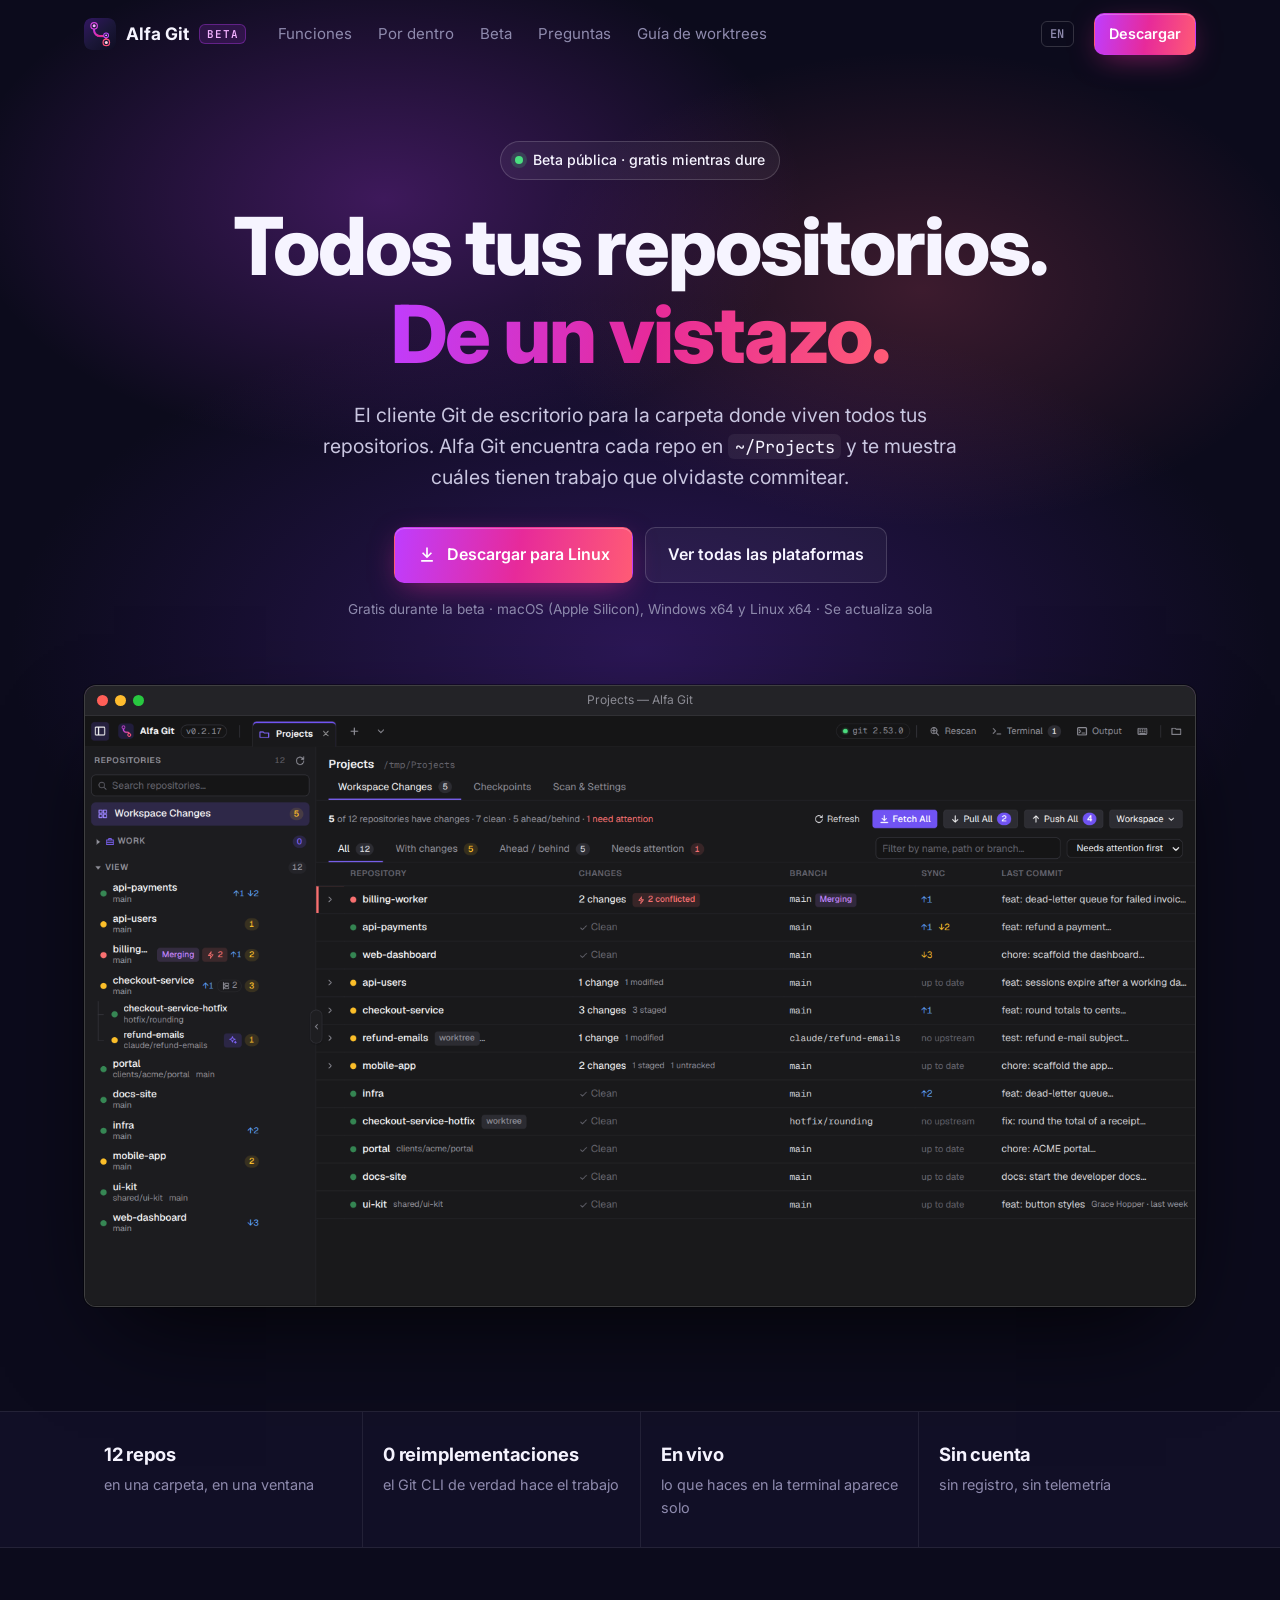
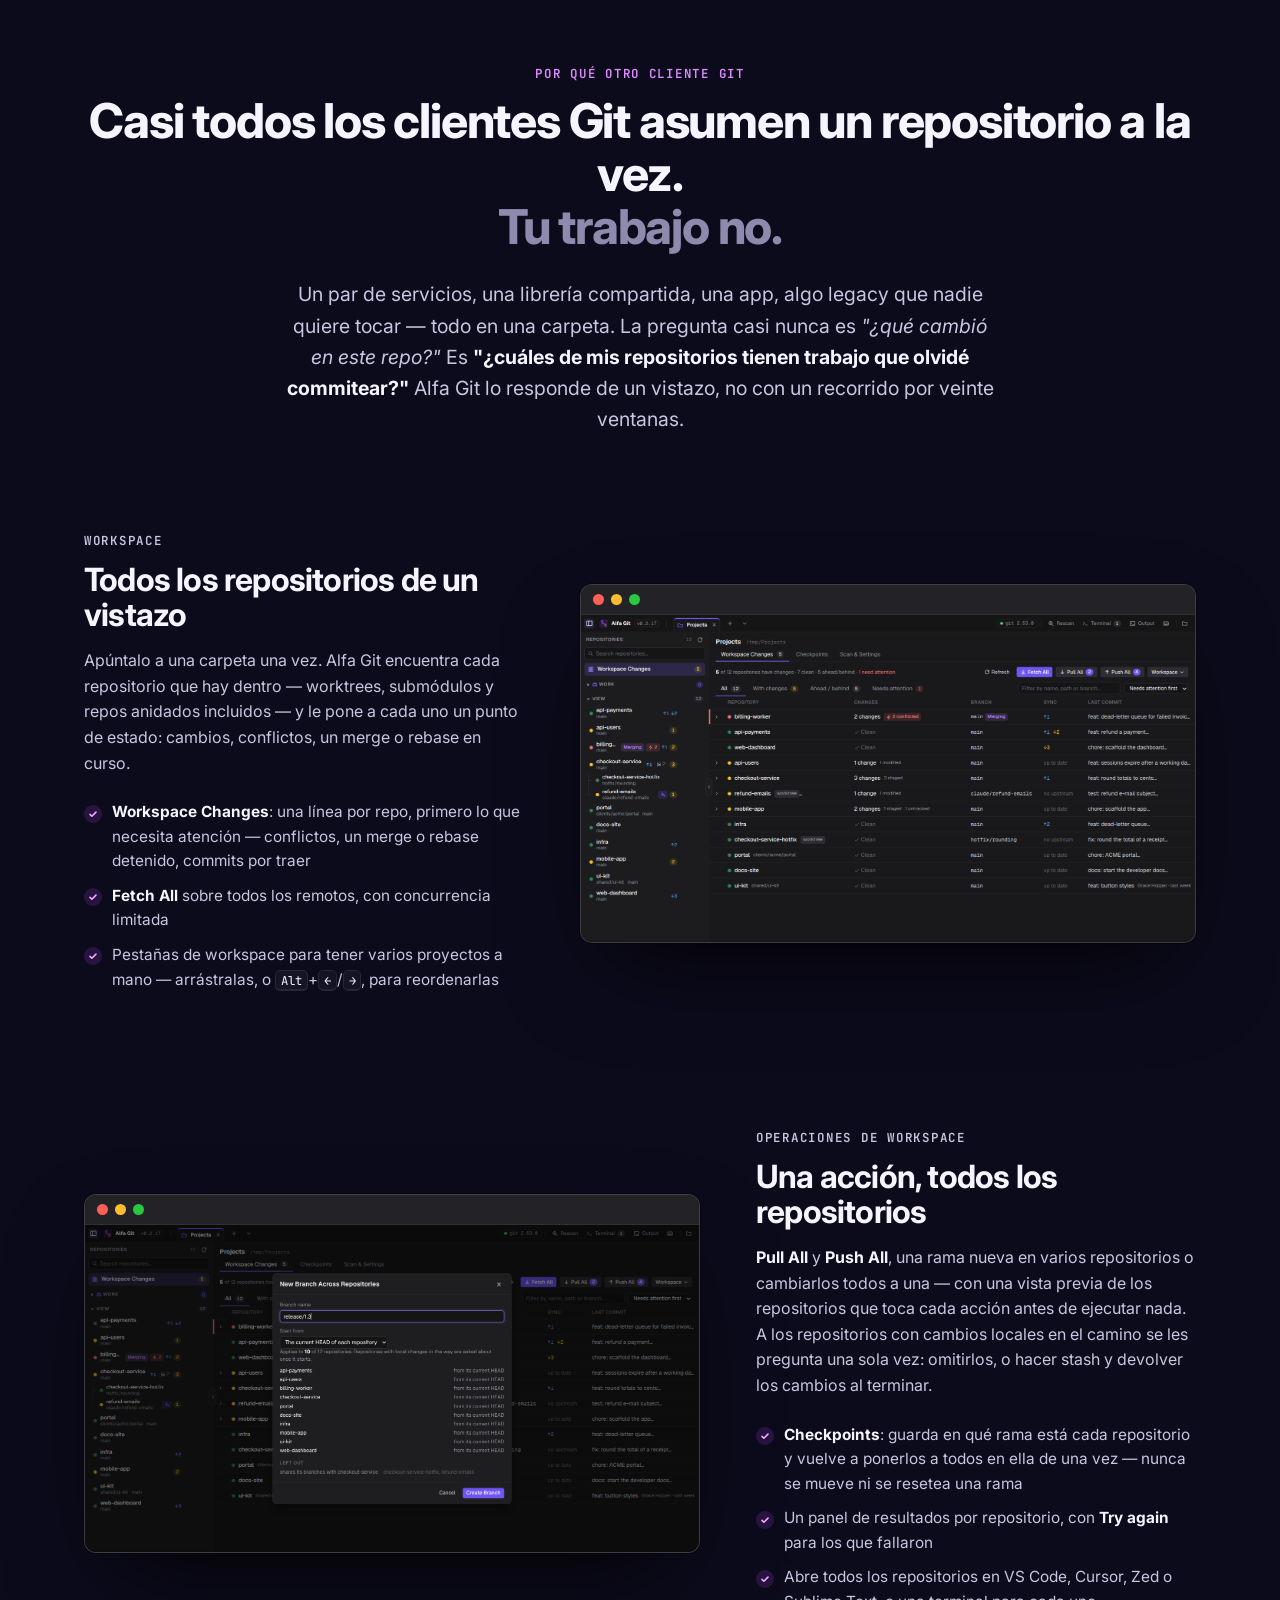
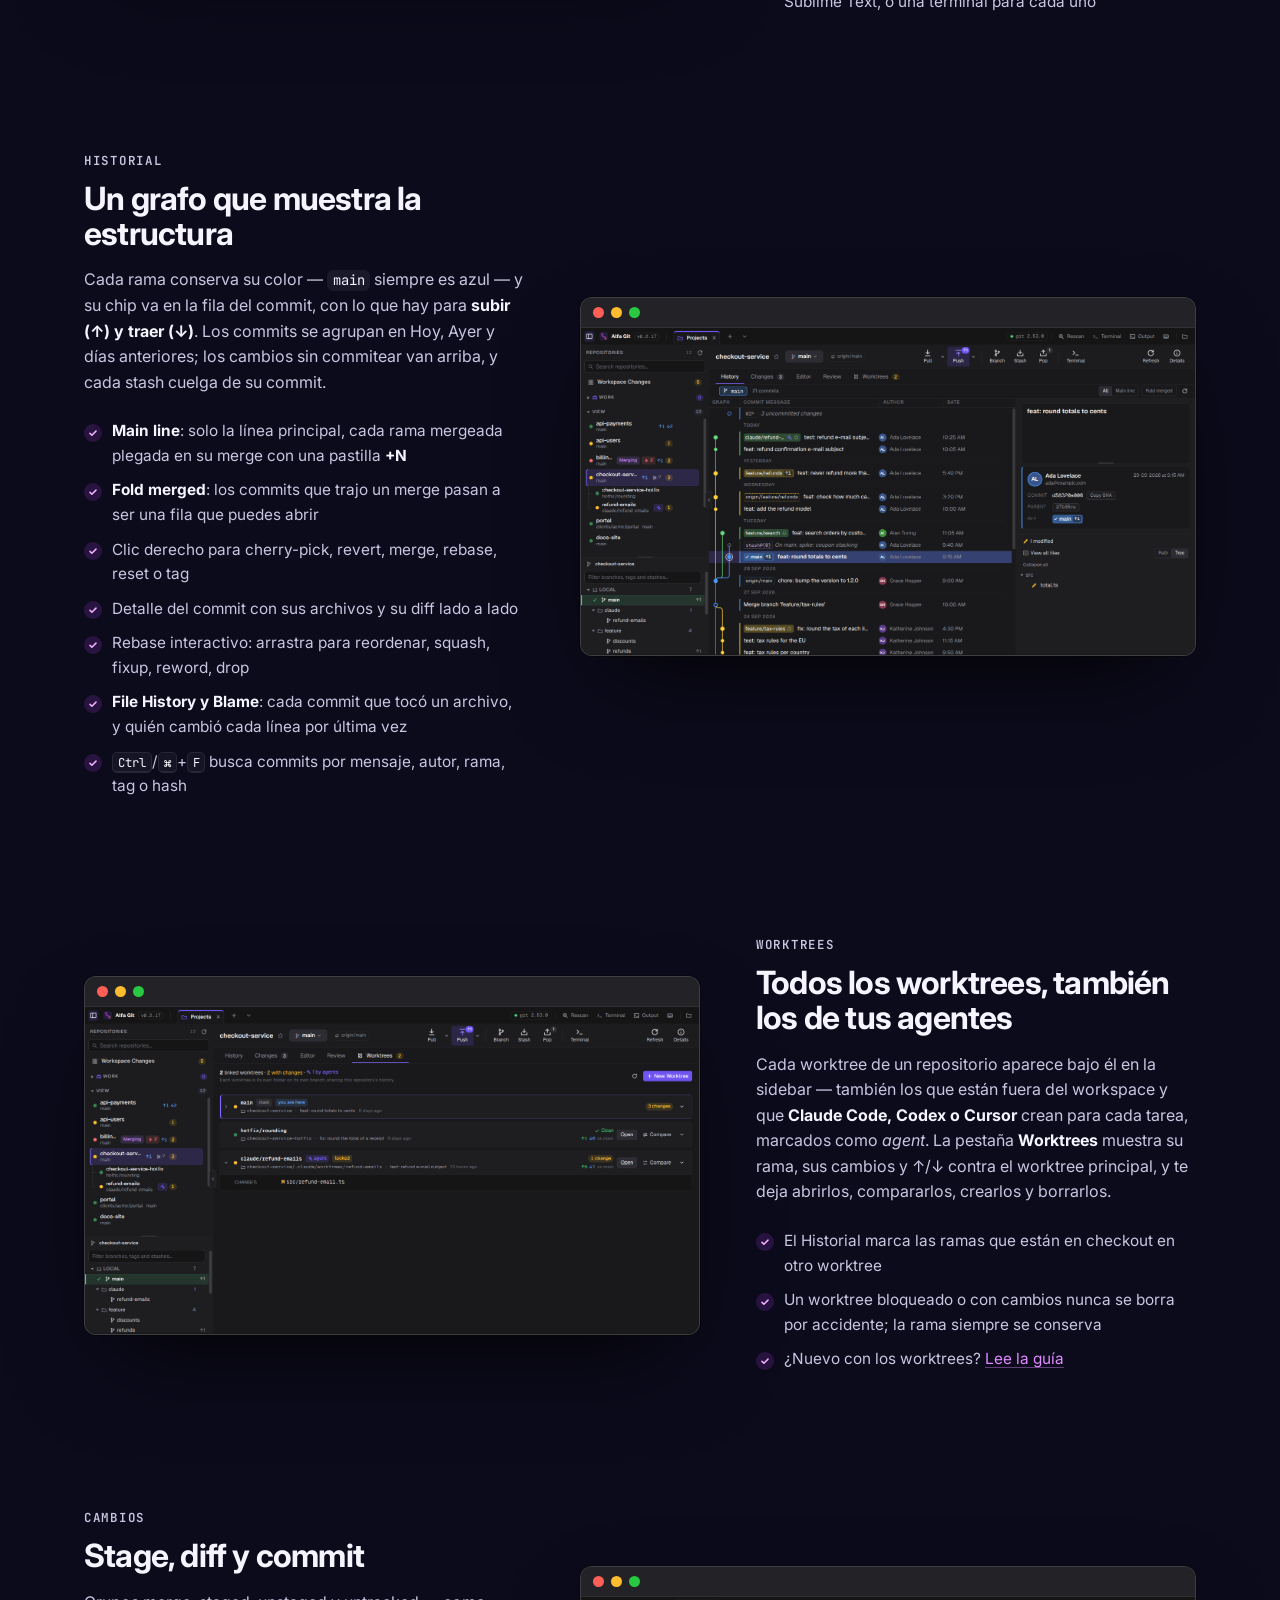
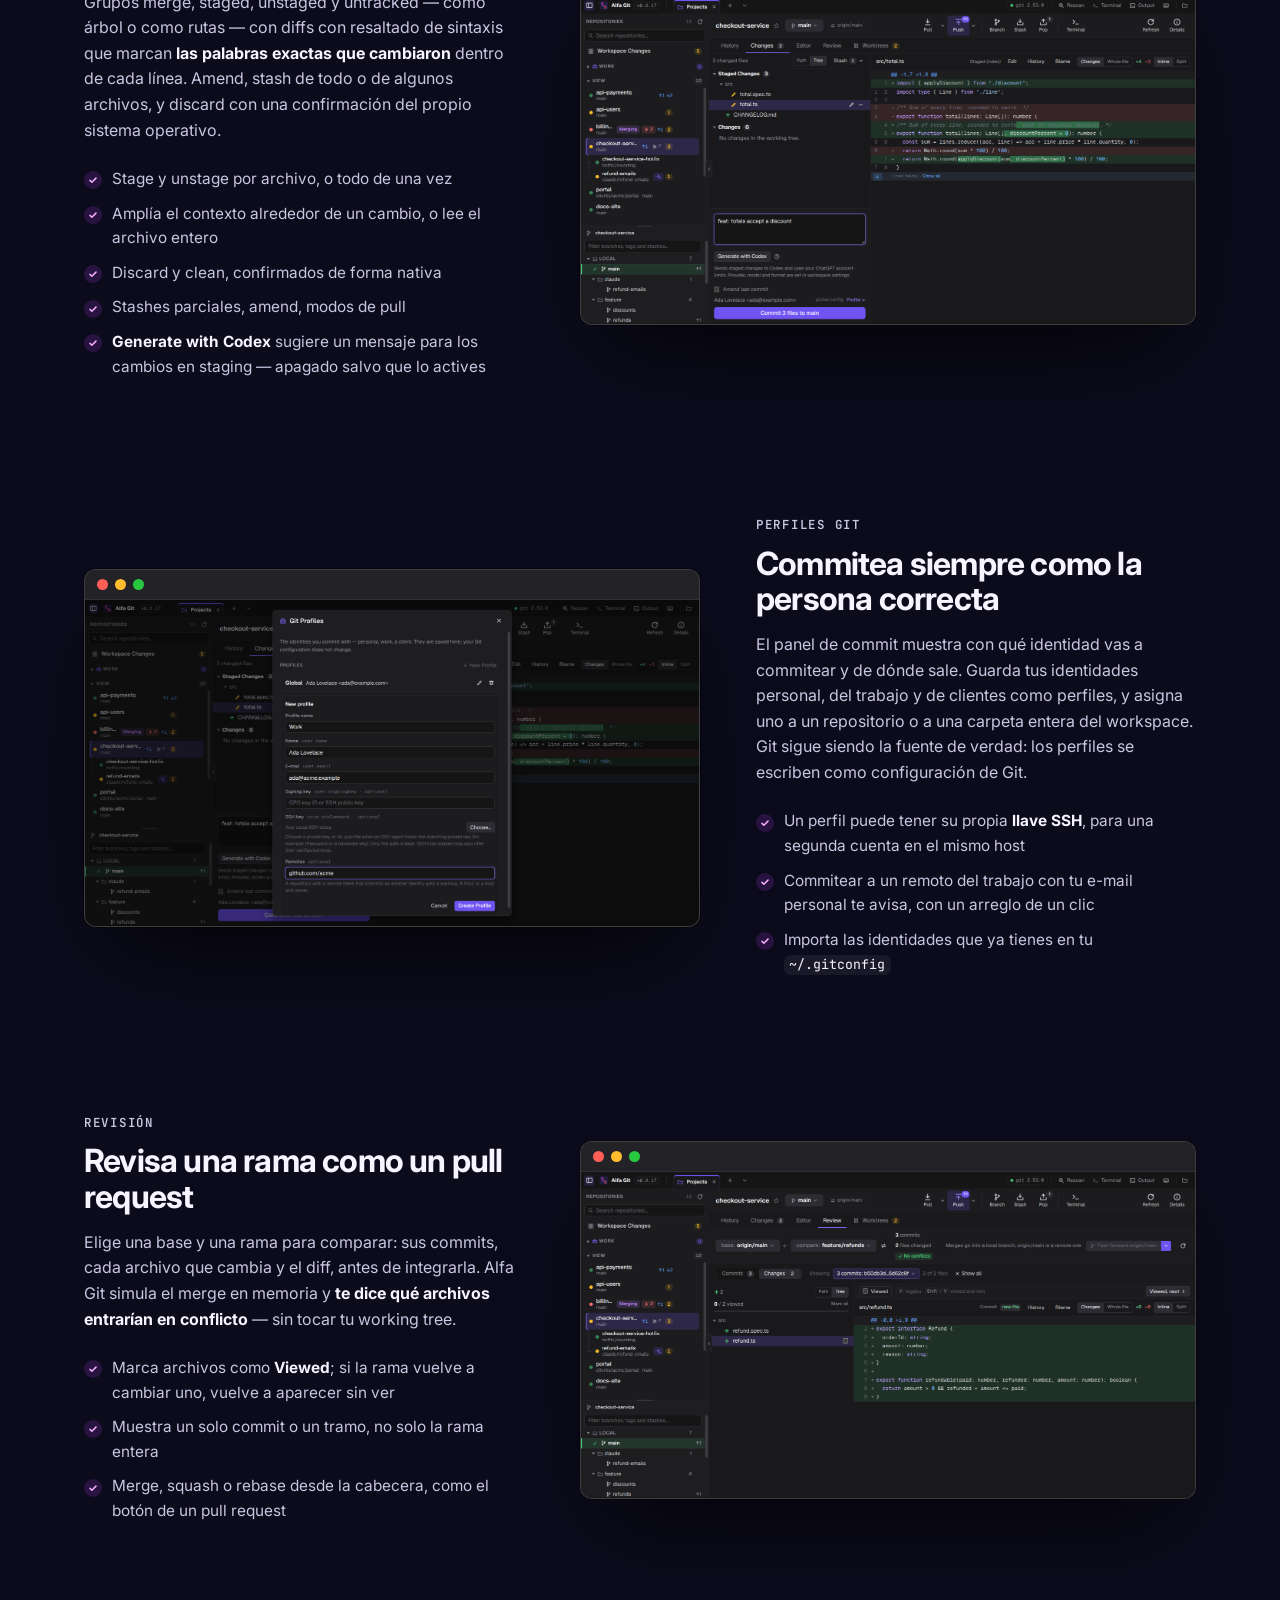
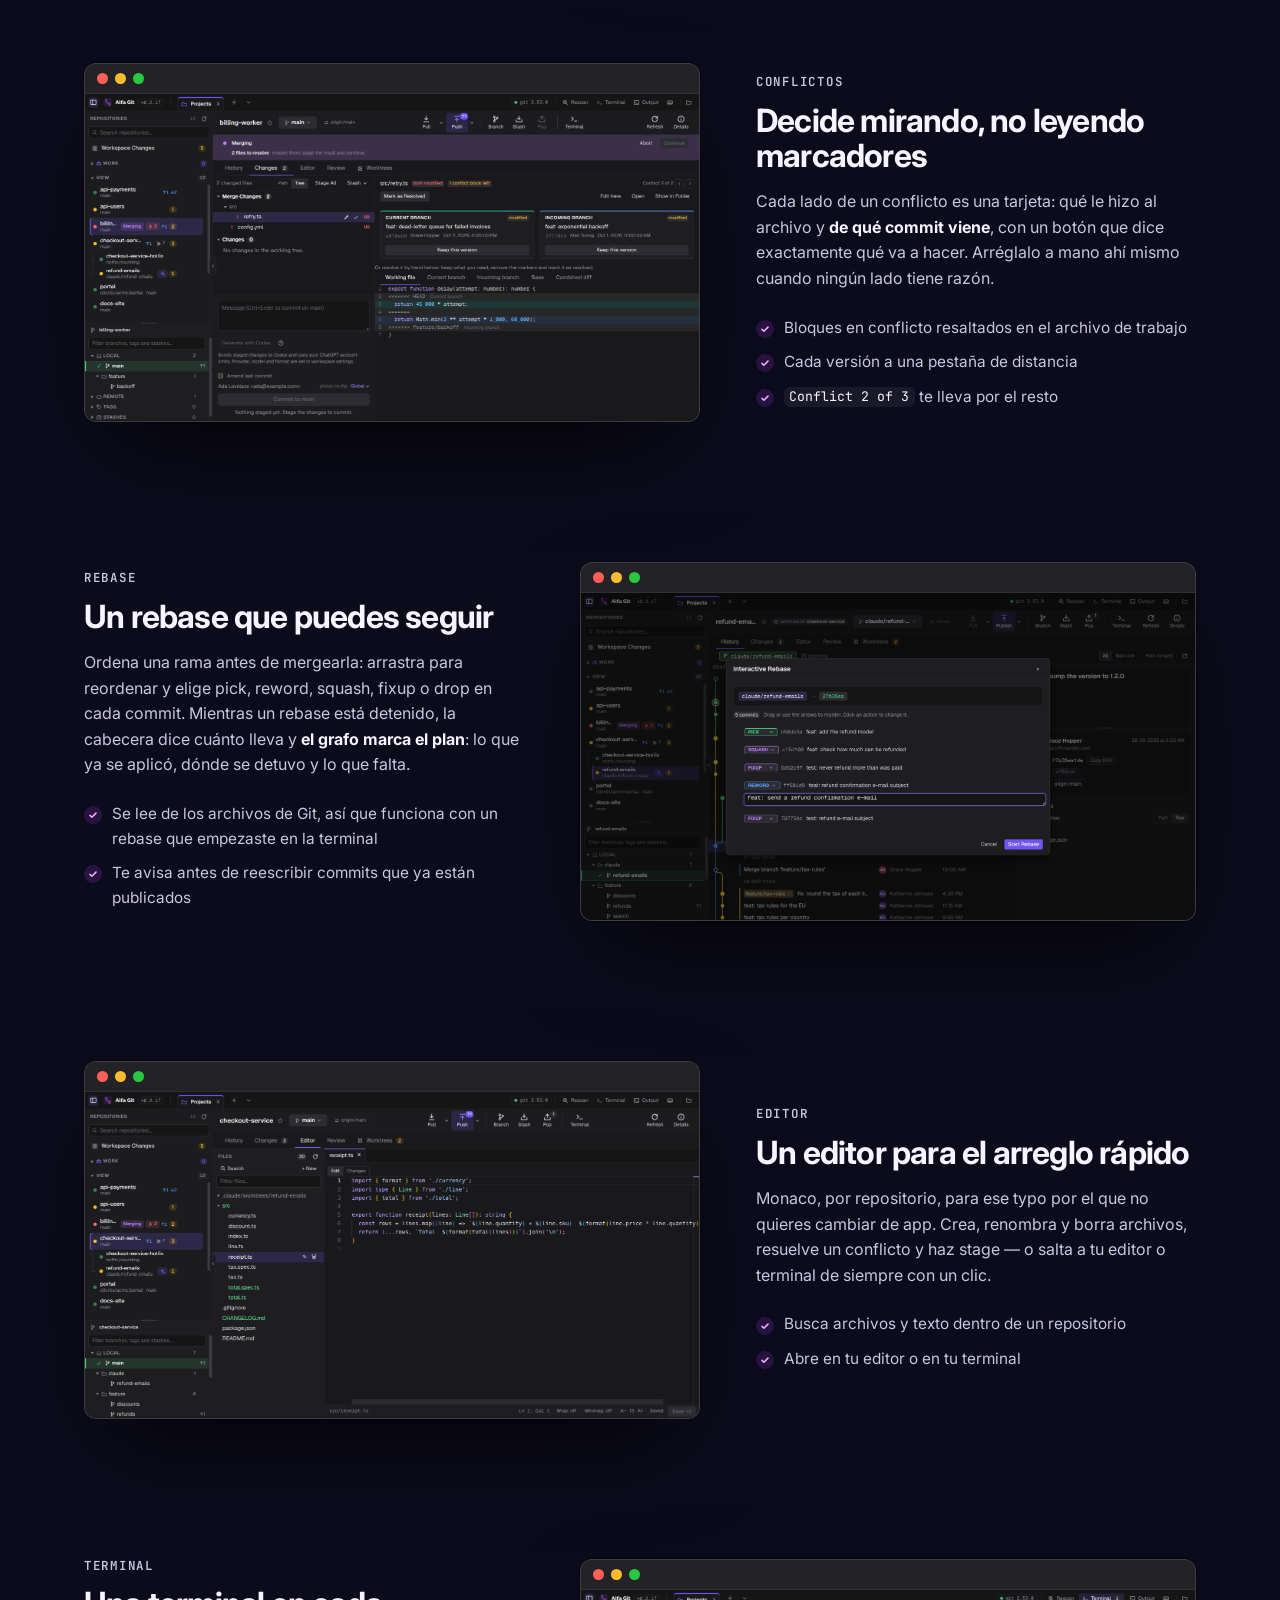
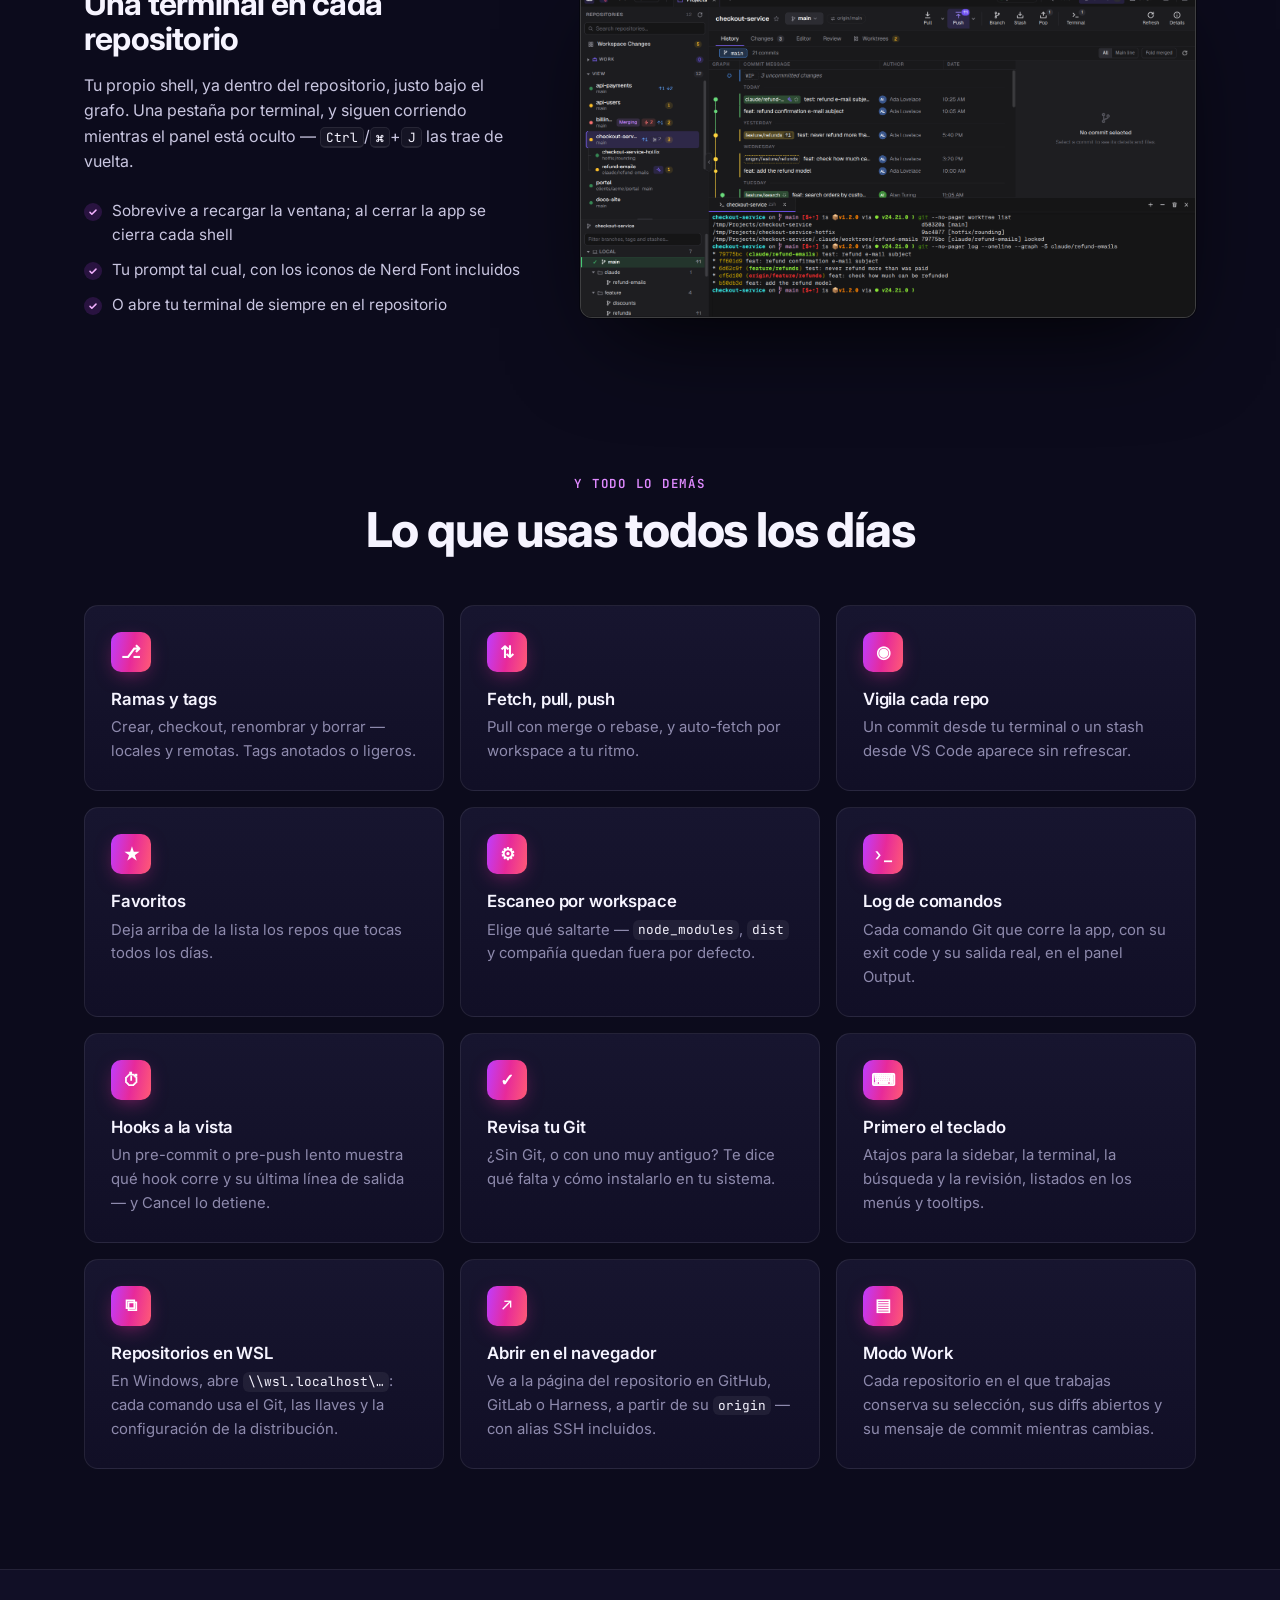
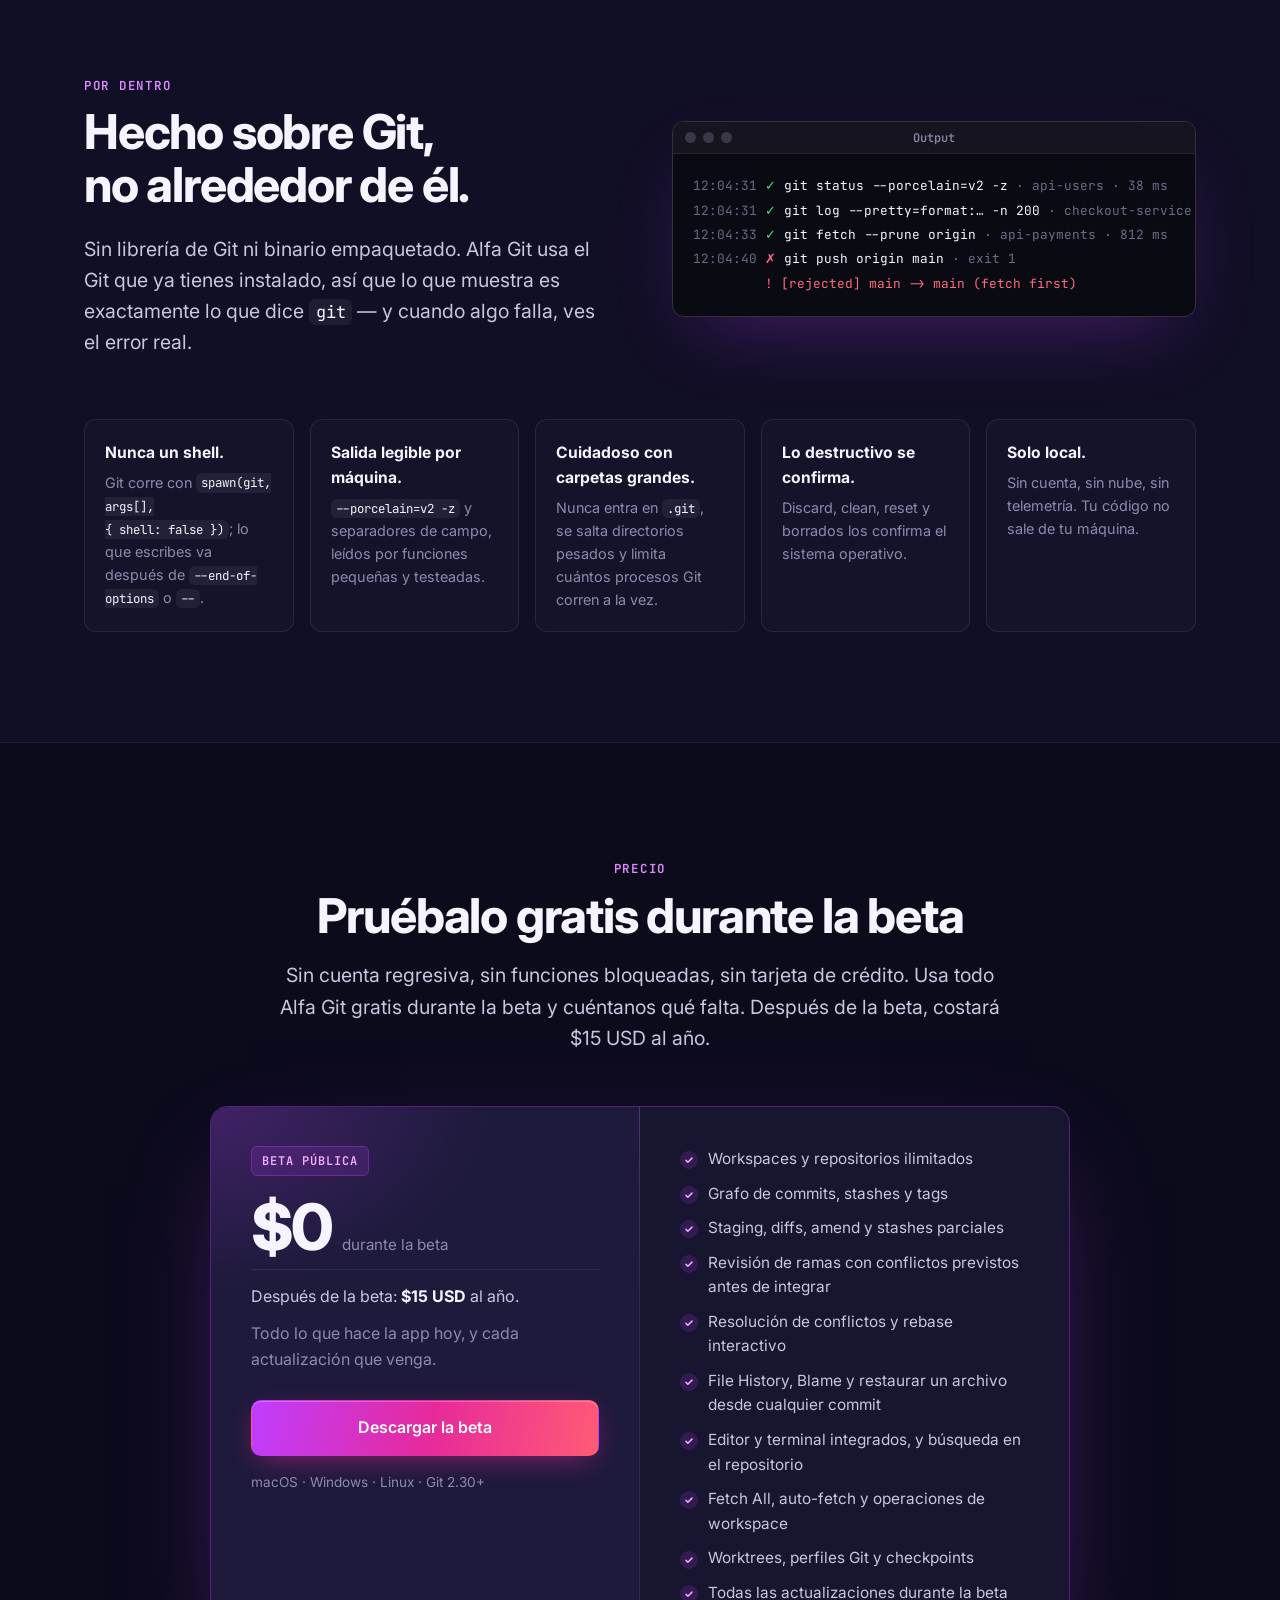
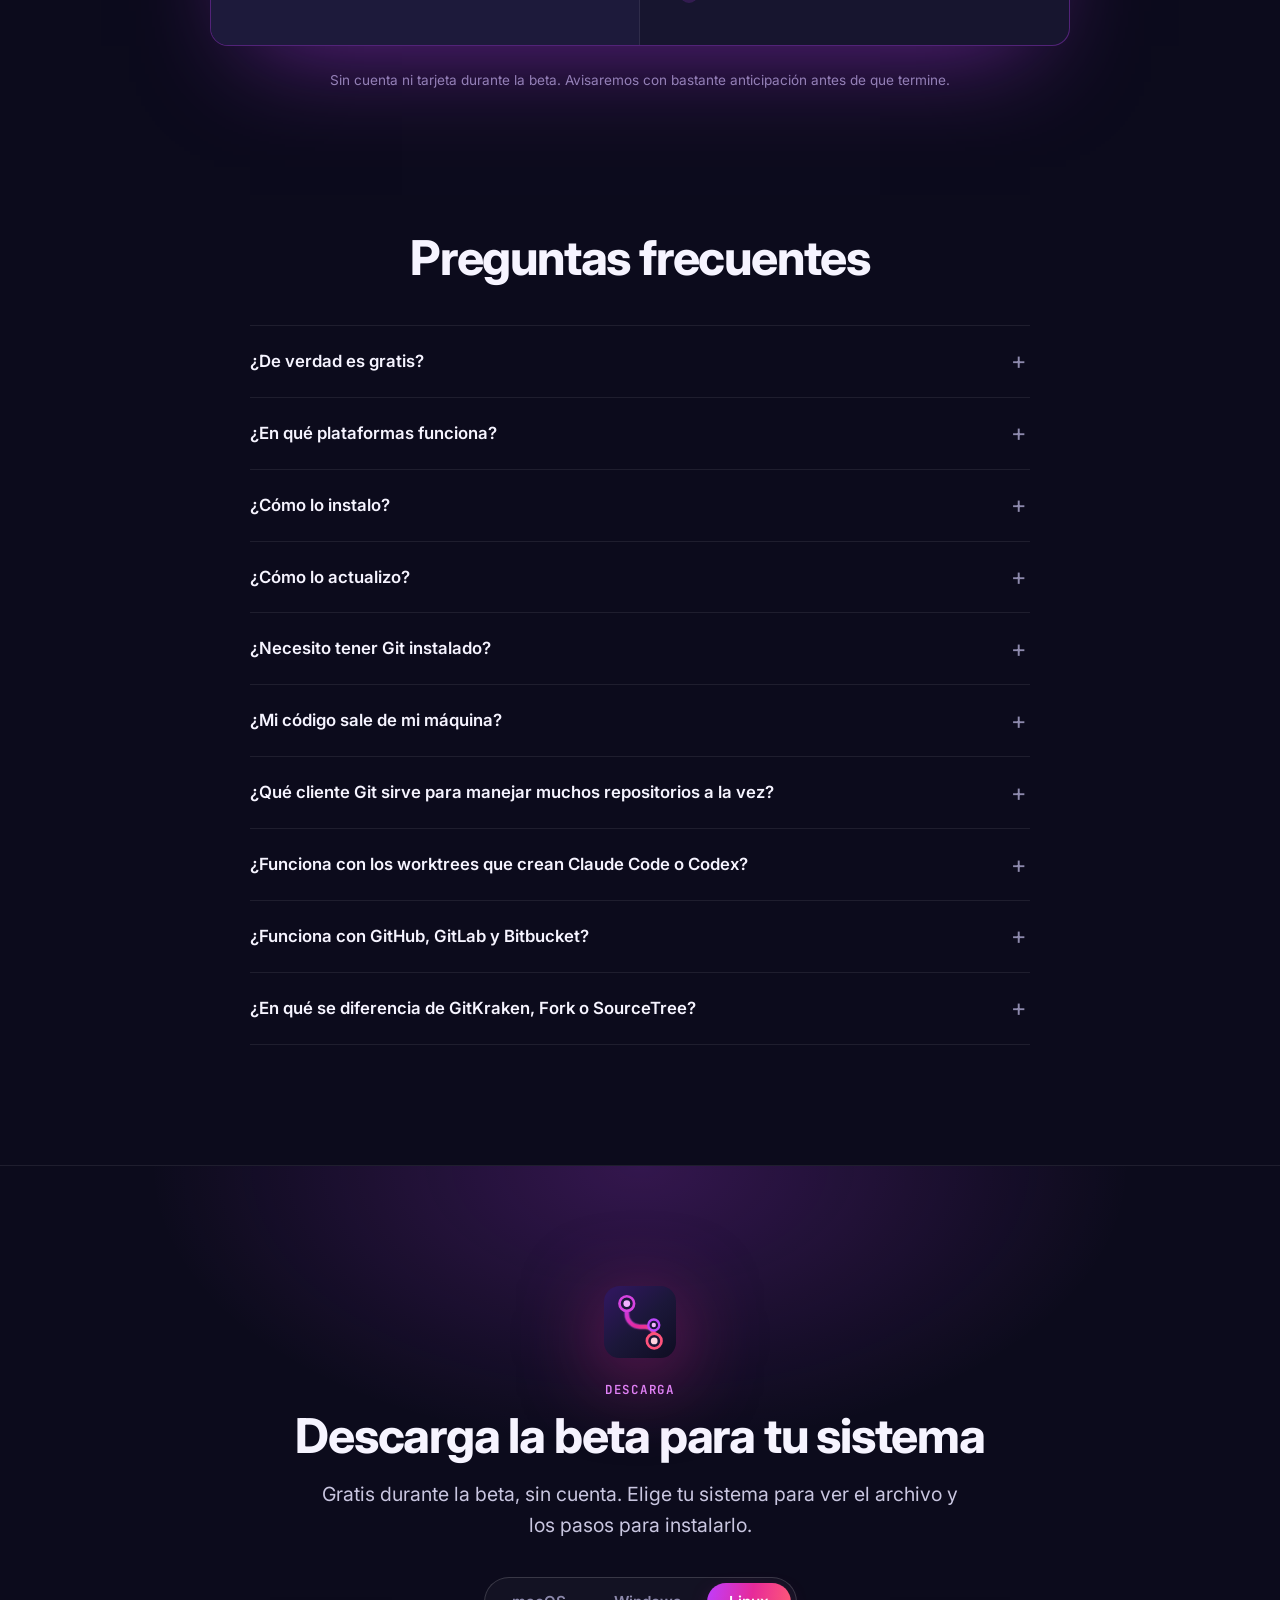
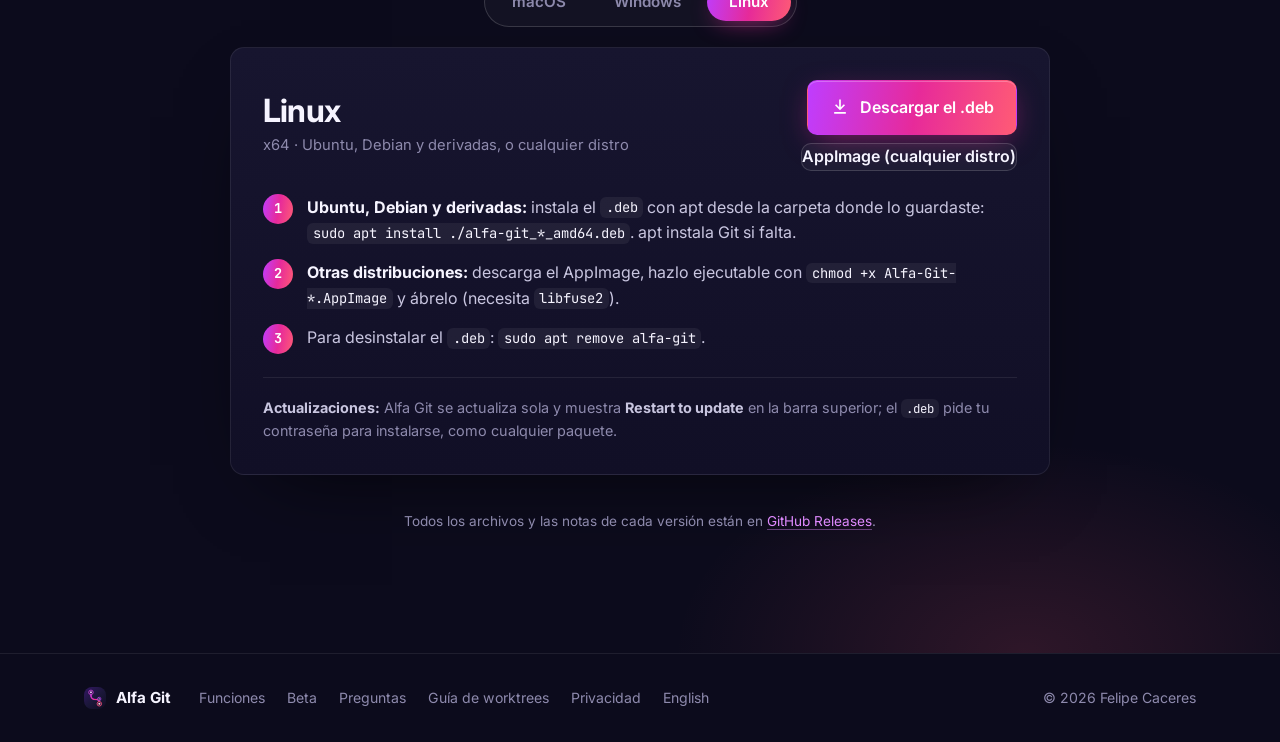
==== commit 0dc165e3: "Landing: capturas nuevas, guía de worktrees y las funciones de 0.2.16–0.2.17 Capturas rehechas y nue" ====
--- a/es/index.html
+++ b/es/index.html
@@ -55,16 +55,21 @@
       "name": "Felipe Caceres"
     },
     "featureList": [
-      "Scans a folder and lists every Git repository with its own status",
-      "Workspace Changes: which repositories have uncommitted work, conflicts or commits to pull",
-      "Fetch All across every repository",
-      "Commit graph with branches, tags and stashes",
-      "Staging, word-level diffs, amend and partial stashes",
-      "Branch review like a pull request, with merge conflicts predicted before merging",
-      "Conflict resolution and interactive rebase",
-      "File History and Blame",
-      "Built-in code editor (Monaco) and integrated terminal",
-      "Uses the Git CLI installed on the system; no account, no telemetry"
+      "Escanea una carpeta y lista cada repositorio Git con su propio estado",
+      "Workspace Changes: qué repositorios tienen trabajo sin commitear, conflictos o commits por traer",
+      "Fetch All sobre todos los repositorios",
+      "Grafo de commits con ramas, tags y stashes",
+      "Staging, diffs por palabra, amend y stashes parciales",
+      "Revisión de ramas como un pull request, con los conflictos de merge previstos antes de mergear",
+      "Resolución de conflictos y rebase interactivo",
+      "File History y Blame",
+      "Editor de código integrado (Monaco) y terminal integrada",
+      "Worktrees por repositorio, incluidos los que crean agentes de código como Claude Code o Codex",
+      "Operaciones de workspace: pull, push, crear o cambiar de rama en varios repositorios, y checkpoints",
+      "Perfiles Git por repositorio o carpeta, con su propia llave SSH",
+      "Mensajes de commit opcionales generados por el Codex instalado en tu computador",
+      "Repositorios dentro de WSL en Windows",
+      "Usa el Git CLI instalado en el sistema; sin cuenta y sin telemetría"
     ]
   }
   </script>
@@ -73,7 +78,7 @@
   <link rel="preconnect" href="https://fonts.googleapis.com">
   <link rel="preconnect" href="https://fonts.gstatic.com" crossorigin>
   <link href="https://fonts.googleapis.com/css2?family=Inter:wght@400;500;600;700;800&family=JetBrains+Mono:wght@400;500&display=swap" rel="stylesheet">
-  <link rel="stylesheet" href="../styles.css?v=74f2b07045">
+  <link rel="stylesheet" href="../styles.css?v=6a251a4812">
   <script type="application/ld+json">
 {
   "@context": "https://schema.org",
@@ -100,7 +105,7 @@
       "name": "¿Cómo lo instalo?",
       "acceptedAnswer": {
         "@type": "Answer",
-        "text": "Cada sistema tiene sus pasos en Descarga. Mientras Alfa Git esté en beta sus builds todavía no están firmadas por Apple ni Microsoft, así que macOS te pide confiar en la app una vez (Ajustes del Sistema › Privacidad y seguridad › Abrir igualmente) y Windows SmartScreen puede pedirte Más información › Ejecutar de todas formas."
+        "text": "Cada sistema tiene sus pasos en Descarga. En Windows, instálala desde la Microsoft Store: sin avisos y sin permisos de administrador. Mientras Alfa Git esté en beta la build de macOS todavía no está notarizada por Apple, así que macOS te pide confiar en la app una vez (Ajustes del Sistema › Privacidad y seguridad › Abrir igualmente)."
       }
     },
     {
@@ -108,7 +113,7 @@
       "name": "¿Cómo lo actualizo?",
       "acceptedAnswer": {
         "@type": "Answer",
-        "text": "En Windows y Linux, Alfa Git se actualiza sola: descarga las versiones nuevas en segundo plano y muestra Restart to update en la barra superior; se instala cuando haces clic. En macOS te avisa cuando sale una versión nueva y te trae a esta página para descargarla. Si te quedas varias versiones atrás, te pide actualizar para que no te pierdas nada. También puedes buscar en el momento desde Help › Check for Updates…."
+        "text": "En Windows la actualiza la Microsoft Store. En Linux (y con el instalador .exe de Windows), Alfa Git se actualiza sola: descarga las versiones nuevas en segundo plano y muestra Restart to update en la barra superior; se instala cuando haces clic. En macOS te avisa cuando sale una versión nueva y te trae a esta página para descargarla. Si te quedas varias versiones atrás, te pide actualizar para que no te pierdas nada. También puedes buscar en el momento desde Help › Check for Updates…."
       }
     },
     {
@@ -124,7 +129,7 @@
       "name": "¿Mi código sale de mi máquina?",
       "acceptedAnswer": {
         "@type": "Answer",
-        "text": "No. No hay cuenta, ni sincronización en la nube, ni telemetría. El único tráfico de red es el Git que tú pides (fetch, pull y push a tus propios remotos) y la consulta de versiones nuevas en GitHub, que no envía nada sobre ti ni sobre tus repositorios."
+        "text": "No, salvo que lo pidas. No hay cuenta, ni sincronización en la nube, ni telemetría. El tráfico de red es el Git que tú pides (fetch, pull y push a tus propios remotos) y la consulta de versiones nuevas en GitHub, que no envía nada sobre ti ni sobre tus repositorios. Si activas los mensajes de commit con Codex (apagados por defecto, por workspace), pulsar Generate with Codex envía los cambios en staging al Codex instalado en tu computador, que los envía a OpenAI con tu cuenta de ChatGPT."
       }
     },
     {
@@ -133,6 +138,14 @@
       "acceptedAnswer": {
         "@type": "Answer",
         "text": "Alfa Git está hecho justo para eso. Abre la carpeta donde viven tus repositorios (un ~/Projects con servicios, librerías y apps) y lista cada repositorio que hay dentro — worktrees, submódulos y repos anidados incluidos— con su propio estado. Workspace Changes muestra cuáles tienen trabajo sin commitear, conflictos o commits por traer, y Fetch All los actualiza todos juntos."
+      }
+    },
+    {
+      "@type": "Question",
+      "name": "¿Funciona con los worktrees que crean Claude Code o Codex?",
+      "acceptedAnswer": {
+        "@type": "Answer",
+        "text": "Sí. Los agentes de código suelen trabajar cada tarea en su propio git worktree, muchas veces fuera de tu carpeta de proyectos (.claude/worktrees/…). Alfa Git los encuentra a través del repositorio al que pertenecen, los lista bajo él en la sidebar marcados como agent y muestra sus cambios para que los revises antes de mergear. La guía de worktrees explica cómo funciona todo."
       }
     },
     {
@@ -170,6 +183,7 @@
         <a href="#under-the-hood">Por dentro</a>
         <a href="#beta">Beta</a>
         <a href="#faq">Preguntas</a>
+        <a href="guides/worktrees/">Guía de worktrees</a>
       </nav>
       <div class="nav__actions">
         <a class="lang" href="../" hreflang="en" lang="en" title="English">EN</a>
@@ -203,7 +217,7 @@
         <figure class="window window--hero">
           <div class="window__bar" aria-hidden="true"><i></i><i></i><i></i><span>Projects — Alfa Git</span></div>
           <img src="../assets/workspace.png" width="1600" height="851"
-               alt="Alfa Git mostrando un workspace con quince repositorios, cada uno con su estado">
+               alt="Alfa Git mostrando un workspace con doce repositorios, cada uno con su estado">
         </figure>
       </div>
     </section>
@@ -255,7 +269,7 @@
           <ul class="checks">
             <li><strong>Workspace Changes</strong>: una línea por repo, primero lo que necesita atención — conflictos, un merge o rebase detenido, commits por traer</li>
             <li><strong>Fetch All</strong> sobre todos los remotos, con concurrencia limitada</li>
-            <li>Pestañas de workspace para tener varios proyectos a mano</li>
+            <li>Pestañas de workspace para tener varios proyectos a mano — arrástralas, o <kbd>Alt</kbd>+<kbd>←</kbd>/<kbd>→</kbd>, para reordenarlas</li>
           </ul>
         </div>
         <figure class="window">
@@ -265,15 +279,42 @@
         </figure>
       </article>
 
+
       <article class="feature feature--flip">
+        <div class="feature__text">
+          <p class="eyebrow">Operaciones de workspace</p>
+          <h3>Una acción, todos los repositorios</h3>
+          <p>
+            <strong>Pull All</strong> y <strong>Push All</strong>, una rama nueva en varios repositorios o cambiarlos
+            todos a una — con una vista previa de los repositorios que toca cada acción antes de ejecutar nada. A los
+            repositorios con cambios locales en el camino se les pregunta una sola vez: omitirlos, o hacer stash y
+            devolver los cambios al terminar.
+          </p>
+          <ul class="checks">
+            <li><strong>Checkpoints</strong>: guarda en qué rama está cada repositorio y vuelve a ponerlos a todos en ella de una vez — nunca se mueve ni se resetea una rama</li>
+            <li>Un panel de resultados por repositorio, con <strong>Try again</strong> para los que fallaron</li>
+            <li>Abre todos los repositorios en VS Code, Cursor, Zed o Sublime Text, o una terminal para cada uno</li>
+          </ul>
+        </div>
+        <figure class="window">
+          <div class="window__bar" aria-hidden="true"><i></i><i></i><i></i></div>
+          <img src="../assets/workspace-ops.png" width="1600" height="851" loading="lazy"
+               alt="Rama nueva en varios repositorios, con la lista de repositorios a los que se aplica">
+        </figure>
+      </article>
+
+      <article class="feature">
         <div class="feature__text">
           <p class="eyebrow">Historial</p>
           <h3>Un grafo que muestra la estructura</h3>
           <p>
-            Carriles y colores por rama, el autor en cada nodo, chips de ramas y tags. Los cambios sin commitear
-            van arriba, y cada stash cuelga del commit desde el que se hizo.
-          </p>
-          <ul class="checks">
+            Cada rama conserva su color — <code>main</code> siempre es azul — y su chip va en la fila del commit, con lo
+            que hay para <strong>subir (↑) y traer (↓)</strong>. Los commits se agrupan en Hoy, Ayer y días anteriores;
+            los cambios sin commitear van arriba, y cada stash cuelga de su commit.
+          </p>
+          <ul class="checks">
+            <li><strong>Main line</strong>: solo la línea principal, cada rama mergeada plegada en su merge con una pastilla <strong>+N</strong></li>
+            <li><strong>Fold merged</strong>: los commits que trajo un merge pasan a ser una fila que puedes abrir</li>
             <li>Clic derecho para cherry-pick, revert, merge, rebase, reset o tag</li>
             <li>Detalle del commit con sus archivos y su diff lado a lado</li>
             <li>Rebase interactivo: arrastra para reordenar, squash, fixup, reword, drop</li>
@@ -284,7 +325,31 @@
         <figure class="window">
           <div class="window__bar" aria-hidden="true"><i></i><i></i><i></i></div>
           <img src="../assets/history.png" width="1600" height="851" loading="lazy"
-               alt="Grafo de commits con ramas, tags, stashes y el working tree">
+               alt="Grafo de commits con chips de rama de colores, un stash, cambios sin commitear y commits agrupados por día">
+        </figure>
+      </article>
+
+
+      <article class="feature feature--flip">
+        <div class="feature__text">
+          <p class="eyebrow">Worktrees</p>
+          <h3>Todos los worktrees, también los de tus agentes</h3>
+          <p>
+            Cada worktree de un repositorio aparece bajo él en la sidebar — también los que están fuera del workspace y
+            que <strong>Claude Code, Codex o Cursor</strong> crean para cada tarea, marcados como <em>agent</em>. La
+            pestaña <strong>Worktrees</strong> muestra su rama, sus cambios y ↑/↓ contra el worktree principal, y te
+            deja abrirlos, compararlos, crearlos y borrarlos.
+          </p>
+          <ul class="checks">
+            <li>El Historial marca las ramas que están en checkout en otro worktree</li>
+            <li>Un worktree bloqueado o con cambios nunca se borra por accidente; la rama siempre se conserva</li>
+            <li>¿Nuevo con los worktrees? <a class="link" href="guides/worktrees/">Lee la guía</a></li>
+          </ul>
+        </div>
+        <figure class="window">
+          <div class="window__bar" aria-hidden="true"><i></i><i></i><i></i></div>
+          <img src="../assets/worktrees.png" width="1600" height="851" loading="lazy"
+               alt="Pestaña Worktrees con un worktree de hotfix y un worktree bloqueado creado por un agente de código">
         </figure>
       </article>
 
@@ -302,16 +367,40 @@
             <li>Amplía el contexto alrededor de un cambio, o lee el archivo entero</li>
             <li>Discard y clean, confirmados de forma nativa</li>
             <li>Stashes parciales, amend, modos de pull</li>
+            <li><strong>Generate with Codex</strong> sugiere un mensaje para los cambios en staging — apagado salvo que lo actives</li>
           </ul>
         </div>
         <figure class="window">
           <div class="window__bar" aria-hidden="true"><i></i><i></i><i></i></div>
           <img src="../assets/changes.png" width="1600" height="851" loading="lazy"
-               alt="Área de staging con el diff de un archivo">
-        </figure>
-      </article>
+               alt="Cambios en staging con un diff por palabras, el mensaje del commit y con quién commiteas">
+        </figure>
+      </article>
+
 
       <article class="feature feature--flip">
+        <div class="feature__text">
+          <p class="eyebrow">Perfiles Git</p>
+          <h3>Commitea siempre como la persona correcta</h3>
+          <p>
+            El panel de commit muestra con qué identidad vas a commitear y de dónde sale. Guarda tus identidades
+            personal, del trabajo y de clientes como perfiles, y asigna uno a un repositorio o a una carpeta entera del
+            workspace. Git sigue siendo la fuente de verdad: los perfiles se escriben como configuración de Git.
+          </p>
+          <ul class="checks">
+            <li>Un perfil puede tener su propia <strong>llave SSH</strong>, para una segunda cuenta en el mismo host</li>
+            <li>Commitear a un remoto del trabajo con tu e-mail personal te avisa, con un arreglo de un clic</li>
+            <li>Importa las identidades que ya tienes en tu <code>~/.gitconfig</code></li>
+          </ul>
+        </div>
+        <figure class="window">
+          <div class="window__bar" aria-hidden="true"><i></i><i></i><i></i></div>
+          <img src="../assets/profiles.png" width="1600" height="851" loading="lazy"
+               alt="Diálogo Git Profiles creando un perfil de trabajo con su e-mail y sus remotos">
+        </figure>
+      </article>
+
+      <article class="feature">
         <div class="feature__text">
           <p class="eyebrow">Revisión</p>
           <h3>Revisa una rama como un pull request</h3>
@@ -329,11 +418,11 @@
         <figure class="window">
           <div class="window__bar" aria-hidden="true"><i></i><i></i><i></i></div>
           <img src="../assets/review.png" width="1600" height="851" loading="lazy"
-               alt="Revisión de feature/login contra main, con un archivo que entraría en conflicto">
-        </figure>
-      </article>
-
-      <article class="feature">
+               alt="Revisión de feature/refunds contra origin/main: sus commits, archivos cambiados y diff">
+        </figure>
+      </article>
+
+      <article class="feature feature--flip">
         <div class="feature__text">
           <p class="eyebrow">Conflictos</p>
           <h3>Decide mirando, no leyendo marcadores</h3>
@@ -354,13 +443,14 @@
         </figure>
       </article>
 
-      <article class="feature feature--flip">
+      <article class="feature">
         <div class="feature__text">
           <p class="eyebrow">Rebase</p>
           <h3>Un rebase que puedes seguir</h3>
           <p>
-            Mientras un rebase está detenido, la cabecera dice qué se está rebaseando sobre qué y cuánto lleva — y
-            <strong>el grafo marca el plan</strong>: lo que ya se aplicó, dónde se detuvo y lo que falta.
+            Ordena una rama antes de mergearla: arrastra para reordenar y elige pick, reword, squash, fixup o drop en
+            cada commit. Mientras un rebase está detenido, la cabecera dice cuánto lleva y <strong>el grafo marca el
+            plan</strong>: lo que ya se aplicó, dónde se detuvo y lo que falta.
           </p>
           <ul class="checks">
             <li>Se lee de los archivos de Git, así que funciona con un rebase que empezaste en la terminal</li>
@@ -370,11 +460,11 @@
         <figure class="window">
           <div class="window__bar" aria-hidden="true"><i></i><i></i><i></i></div>
           <img src="../assets/rebase.png" width="1600" height="851" loading="lazy"
-               alt="Un rebase en curso con su plan marcado en el grafo">
-        </figure>
-      </article>
-
-      <article class="feature">
+               alt="Rebase interactivo de la rama de un agente con squash, fixup y reword">
+        </figure>
+      </article>
+
+      <article class="feature feature--flip">
         <div class="feature__text">
           <p class="eyebrow">Editor</p>
           <h3>Un editor para el arreglo rápido</h3>
@@ -394,7 +484,7 @@
         </figure>
       </article>
 
-      <article class="feature feature--flip">
+      <article class="feature">
         <div class="feature__text">
           <p class="eyebrow">Terminal</p>
           <h3>Una terminal en cada repositorio</h3>
@@ -411,7 +501,7 @@
         <figure class="window">
           <div class="window__bar" aria-hidden="true"><i></i><i></i><i></i></div>
           <img src="../assets/terminal.png" width="1600" height="851" loading="lazy"
-               alt="La terminal integrada abierta bajo el grafo de commits de un repositorio">
+               alt="La terminal integrada bajo el grafo de commits, listando los worktrees del repositorio">
         </figure>
       </article>
     </section>
@@ -465,6 +555,21 @@
           <span class="card__icon" aria-hidden="true">⌨</span>
           <h4>Primero el teclado</h4>
           <p>Atajos para la sidebar, la terminal, la búsqueda y la revisión, listados en los menús y tooltips.</p>
+        </div>
+        <div class="card">
+          <span class="card__icon" aria-hidden="true">⧉</span>
+          <h4>Repositorios en WSL</h4>
+          <p>En Windows, abre <code>\\wsl.localhost\…</code>: cada comando usa el Git, las llaves y la configuración de la distribución.</p>
+        </div>
+        <div class="card">
+          <span class="card__icon" aria-hidden="true">↗</span>
+          <h4>Abrir en el navegador</h4>
+          <p>Ve a la página del repositorio en GitHub, GitLab o Harness, a partir de su <code>origin</code> — con alias SSH incluidos.</p>
+        </div>
+        <div class="card">
+          <span class="card__icon" aria-hidden="true">▤</span>
+          <h4>Modo Work</h4>
+          <p>Cada repositorio en el que trabajas conserva su selección, sus diffs abiertos y su mensaje de commit mientras cambias.</p>
         </div>
       </div>
     </section>
@@ -524,7 +629,8 @@
           <li>Resolución de conflictos y rebase interactivo</li>
           <li>File History, Blame y restaurar un archivo desde cualquier commit</li>
           <li>Editor y terminal integrados, y búsqueda en el repositorio</li>
-          <li>Fetch All y auto-fetch</li>
+          <li>Fetch All, auto-fetch y operaciones de workspace</li>
+          <li>Worktrees, perfiles Git y checkpoints</li>
           <li>Todas las actualizaciones durante la beta</li>
         </ul>
       </div>
@@ -547,14 +653,16 @@
         </details>
         <details>
           <summary>¿Cómo lo instalo?</summary>
-          <p>Cada sistema tiene sus pasos en <a class="link" href="#download">Descarga</a>. Mientras Alfa Git esté en
-            beta sus builds todavía no están firmadas por Apple ni Microsoft, así que macOS te pide confiar en la app
-            una vez (Ajustes del Sistema › Privacidad y seguridad › <strong>Abrir igualmente</strong>) y Windows
-            SmartScreen puede pedirte <strong>Más información › Ejecutar de todas formas</strong>.</p>
+          <p>Cada sistema tiene sus pasos en <a class="link" href="#download">Descarga</a>. En Windows, instálala
+            desde la <a class="link" href="https://apps.microsoft.com/detail/9NN2J6NK5R95">Microsoft Store</a>: sin
+            avisos y sin permisos de administrador. Mientras Alfa Git esté en beta la build de macOS todavía no está
+            notarizada por Apple, así que macOS te pide confiar en la app una vez (Ajustes del Sistema › Privacidad y
+            seguridad › <strong>Abrir igualmente</strong>).</p>
         </details>
         <details>
           <summary>¿Cómo lo actualizo?</summary>
-          <p>En Windows y Linux, Alfa Git se actualiza sola: descarga las versiones nuevas en segundo plano y muestra
+          <p>En Windows la actualiza la Microsoft Store. En Linux (y con el instalador <code>.exe</code> de Windows),
+            Alfa Git se actualiza sola: descarga las versiones nuevas en segundo plano y muestra
             <strong>Restart to update</strong> en la barra superior; se instala cuando haces clic. En macOS te avisa
             cuando sale una versión nueva y te trae a esta página para descargarla. Si te quedas varias versiones
             atrás, te pide actualizar para que no te pierdas nada. También puedes buscar en el momento desde
@@ -568,9 +676,11 @@
         </details>
         <details>
           <summary>¿Mi código sale de mi máquina?</summary>
-          <p>No. No hay cuenta, ni sincronización en la nube, ni telemetría. El único tráfico de red es el Git que tú
-            pides (fetch, pull y push a tus propios remotos) y la consulta de versiones nuevas en GitHub, que no envía
-            nada sobre ti ni sobre tus repositorios.</p>
+          <p>No, salvo que lo pidas. No hay cuenta, ni sincronización en la nube, ni telemetría. El tráfico de red es
+            el Git que tú pides (fetch, pull y push a tus propios remotos) y la consulta de versiones nuevas en GitHub,
+            que no envía nada sobre ti ni sobre tus repositorios. Si activas los <strong>mensajes de commit con
+            Codex</strong> (apagados por defecto, por workspace), pulsar <strong>Generate with Codex</strong> envía los
+            cambios en staging al Codex instalado en tu computador, que los envía a OpenAI con tu cuenta de ChatGPT.</p>
         </details>
         <details>
           <summary>¿Qué cliente Git sirve para manejar muchos repositorios a la vez?</summary>
@@ -579,6 +689,14 @@
             worktrees, submódulos y repos anidados incluidos— con su propio estado. <strong>Workspace Changes</strong>
             muestra cuáles tienen trabajo sin commitear, conflictos o commits por traer, y <strong>Fetch All</strong>
             los actualiza todos juntos.</p>
+        </details>
+        <details>
+          <summary>¿Funciona con los worktrees que crean Claude Code o Codex?</summary>
+          <p>Sí. Los agentes de código suelen trabajar cada tarea en su propio <code>git worktree</code>, muchas veces
+            fuera de tu carpeta de proyectos (<code>.claude/worktrees/…</code>). Alfa Git los encuentra a través del
+            repositorio al que pertenecen, los lista bajo él en la sidebar marcados como <em>agent</em> y muestra sus
+            cambios para que los revises antes de mergear. La <a class="link" href="guides/worktrees/">guía de
+            worktrees</a> explica cómo funciona todo.</p>
         </details>
         <details>
           <summary>¿Funciona con GitHub, GitLab y Bitbucket?</summary>
@@ -644,20 +762,26 @@
               <p class="os-panel__meta">Windows 10 y 11 · x64</p>
             </div>
             <div class="os-panel__actions">
-              <a class="btn btn--primary btn--lg" data-link="exe" href="https://github.com/while1is1/alfagit-releases/releases/latest"><svg viewBox="0 0 24 24" aria-hidden="true"><path d="M11 3h2v9.17l3.59-3.58L18 10l-6 6-6-6 1.41-1.41L11 12.17V3zM5 18h14v2H5z"/></svg>Descargar para Windows</a>
-              <span class="os-panel__file">Instalador .exe · x64</span>
+              <a class="btn btn--primary btn--lg" href="https://apps.microsoft.com/detail/9NN2J6NK5R95"><svg viewBox="0 0 24 24" aria-hidden="true"><path d="M7 7V6a5 5 0 0 1 10 0v1h3a1 1 0 0 1 1 1v12a2 2 0 0 1-2 2H5a2 2 0 0 1-2-2V8a1 1 0 0 1 1-1h3zm2 0h6V6a3 3 0 0 0-6 0v1z"/></svg>Obtener en Microsoft Store</a>
+              <span class="os-panel__file">Microsoft Store · x64</span>
             </div>
           </div>
           <div class="notice" role="note">
             <span class="tag">Beta</span>
-            <p><strong>Esto es una beta, no una versión de producción.</strong> Alfa Git está en beta pública y su instalador todavía no tiene firma de código, así que Windows SmartScreen puede detenerlo la primera vez. Se instala solo para tu usuario, sin permisos de administrador.</p>
+            <p><strong>Esto es una beta, no una versión de producción.</strong> En Windows, Alfa Git se instala desde la Microsoft Store: firmada por Microsoft, sin aviso de SmartScreen, y la Store la mantiene al día.</p>
           </div>
           <ol class="steps">
-            <li><strong>Ejecuta el instalador</strong> (<code>Alfa Git-…-win-x64-setup.exe</code>) desde tu carpeta de Descargas.</li>
-            <li>Si aparece <strong>“Windows protegió su PC”</strong>, haz clic en <strong>Más información</strong> y luego en <strong>Ejecutar de todas formas</strong>.</li>
-            <li><strong>Elige dónde instalarlo</strong> (la carpeta propuesta sirve) y termina. Alfa Git aparece en el menú Inicio y en el escritorio.</li>
+            <li><strong>Haz clic en Obtener en Microsoft Store.</strong> Se abre la app de la Store en la página de Alfa Git (o la página web, si no tienes la app de la Store).</li>
+            <li><strong>Haz clic en Obtener</strong> (o <strong>Instalar</strong>). No necesitas cuenta ni permisos de administrador.</li>
+            <li><strong>Abre Alfa Git</strong> desde la Store o el menú Inicio.</li>
           </ol>
-          <p class="os-panel__note"><strong>Actualizaciones:</strong> Alfa Git se actualiza sola. Descarga las versiones nuevas en segundo plano y muestra <strong>Restart to update</strong> en la barra superior. Si la descarga automática falla, te trae de vuelta aquí. Necesita <a class="link" href="https://git-scm.com/downloads/win">Git for Windows</a> 2.30+.</p>
+          <p class="os-panel__note"><strong>¿Ya la instalaste con el <code>.exe</code>?</strong> Desinstala esa copia primero desde <strong>Configuración › Aplicaciones</strong>, para no quedar con dos. Tus workspaces y tu configuración se mantienen.</p>
+          <details class="os-panel__alt">
+            <summary>¿No puedes usar la Microsoft Store? Descarga el instalador <code>.exe</code></summary>
+            <p>La misma app como instalador clásico, solo para tu usuario. Todavía no tiene firma de código, así que Windows SmartScreen puede detenerlo la primera vez: haz clic en <strong>Más información</strong> y luego en <strong>Ejecutar de todas formas</strong>. Si tienes <strong>Control inteligente de aplicaciones</strong> activado (Windows 11), Windows lo bloquea sin opción de ejecutarlo: usa la Microsoft Store. Se actualiza sola y muestra <strong>Restart to update</strong> en la barra superior.</p>
+            <p><a class="btn btn--ghost" data-link="exe" href="https://github.com/while1is1/alfagit-releases/releases/latest"><svg viewBox="0 0 24 24" aria-hidden="true"><path d="M11 3h2v9.17l3.59-3.58L18 10l-6 6-6-6 1.41-1.41L11 12.17V3zM5 18h14v2H5z"/></svg>Descargar el instalador .exe</a></p>
+          </details>
+          <p class="os-panel__note"><strong>Actualizaciones:</strong> la Microsoft Store actualiza Alfa Git sola, como cualquier otra app de la Store. Necesita <a class="link" href="https://git-scm.com/downloads/win">Git for Windows</a> 2.30+.</p>
         </div>
 
         <div class="os-panel" id="panel-linux" role="tabpanel" aria-labelledby="tab-linux" data-os="linux" tabindex="0">
@@ -694,6 +818,7 @@
         <a href="#features">Funciones</a>
         <a href="#beta">Beta</a>
         <a href="#faq">Preguntas</a>
+        <a href="guides/worktrees/">Guía de worktrees</a>
         <a href="privacy/">Privacidad</a>
         <a href="../" hreflang="en" lang="en">English</a>
       </nav>
--- a/styles.css
+++ b/styles.css
@@ -177,6 +177,7 @@
 /* Features */
 .features { padding-top: 60px; display: flex; flex-direction: column; gap: 140px; padding-bottom: 60px; }
 .feature { display: grid; grid-template-columns: minmax(0, 5fr) minmax(0, 7fr); gap: 56px; align-items: center; }
+.feature--flip { grid-template-columns: minmax(0, 7fr) minmax(0, 5fr); }
 .feature--flip .feature__text { order: 2; }
 .feature__text h3 { margin-bottom: 16px; }
 .feature__text > p { color: var(--text); }
@@ -398,3 +399,53 @@
   transition: color 0.15s, border-color 0.15s;
 }
 .lang:hover { color: var(--text-strong); border-color: rgba(191, 61, 255, 0.6); }
+
+/* Guides */
+.guide { padding-top: 56px; padding-bottom: 96px; display: grid; grid-template-columns: 210px minmax(0, 1fr); gap: 56px; align-items: start; }
+.guide__toc { position: sticky; top: 96px; font-size: 0.9rem; }
+.guide__toc p { font: 600 0.72rem/1 var(--mono); text-transform: uppercase; letter-spacing: 0.14em; color: var(--text-muted); margin-bottom: 14px; }
+.guide__toc ol { list-style: none; margin: 0; padding: 0; display: grid; gap: 6px; border-left: 1px solid var(--border); }
+.guide__toc a { display: block; padding: 3px 0 3px 14px; margin-left: -1px; border-left: 2px solid transparent; color: var(--text-muted); }
+.guide__toc a:hover { color: var(--text-strong); border-left-color: var(--violet); }
+.guide__body { min-width: 0; max-width: 800px; }
+.guide__body h1 { font-size: clamp(2.2rem, 5vw, 3.4rem); }
+.guide__lead { font-size: 1.15rem; color: var(--text-strong); margin-top: 20px !important; }
+.guide__body > section { margin-top: 72px; }
+.guide__body h2 { font-size: clamp(1.5rem, 3vw, 2rem); margin-bottom: 18px; }
+.guide__body h3 { font-size: 1.15rem; margin: 32px 0 10px; }
+.guide__body p, .guide__body ul { margin: 0 0 14px; }
+.guide__body ul { padding-left: 1.2em; }
+.guide__body li { margin-bottom: 6px; }
+.guide__body strong { color: var(--text-strong); }
+.guide__body .steps { margin: 20px 0; }
+.guide__body .terminal { margin: 20px 0; box-shadow: none; }
+.guide__figure { margin: 24px 0 28px; }
+.guide__figure figcaption { margin-top: 10px; font-size: 0.88rem; color: var(--text-muted); }
+.callout { margin: 20px 0; padding: 14px 18px; border-left: 3px solid var(--violet); border-radius: 0 10px 10px 0; background: rgba(191, 61, 255, 0.08); font-size: 0.95rem; }
+.callout--warn { border-left-color: var(--coral); background: rgba(255, 91, 117, 0.08); }
+.callout strong { color: var(--text-strong); }
+.diagram { margin: 24px 0; overflow-x: auto; border: 1px solid var(--border); border-radius: var(--radius); background: var(--bg-2); }
+.diagram svg { display: block; width: 100%; min-width: 560px; height: auto; }
+.diagram .d-box { fill: var(--surface); stroke: var(--border-strong); }
+.diagram .d-git { fill: rgba(191, 61, 255, 0.1); stroke: rgba(191, 61, 255, 0.55); }
+.diagram .d-agent { stroke: rgba(231, 42, 154, 0.6); }
+.diagram .d-title { fill: var(--text-strong); font: 600 14px var(--mono); }
+.diagram .d-text { fill: var(--text); font: 13px var(--font); }
+.diagram .d-muted { fill: var(--text-muted); font: 12px var(--font); }
+.diagram .d-branch { fill: #e08aff; font: 500 12.5px var(--mono); }
+.diagram .d-line { stroke: rgba(224, 138, 255, 0.7); stroke-width: 1.5; fill: none; }
+.table-wrap { margin: 20px 0; overflow-x: auto; }
+.guide table { width: 100%; border-collapse: collapse; font-size: 0.92rem; }
+.guide th, .guide td { text-align: left; vertical-align: top; padding: 10px 12px; border-bottom: 1px solid var(--border); }
+.guide th { color: var(--text-strong); font-weight: 600; }
+.guide td:first-child { white-space: nowrap; }
+.guide__next { margin-top: 72px; padding: 28px; border: 1px solid var(--border-strong); border-radius: var(--radius); background: var(--surface); }
+.guide__next h2 { margin-bottom: 10px; }
+.guide__next .btn { margin-top: 18px; }
+@media (max-width: 960px) {
+  .guide { grid-template-columns: 1fr; gap: 28px; }
+  .guide__toc { position: static; }
+}
+@media (max-width: 640px) {
+  .guide td:first-child { white-space: normal; }
+}
